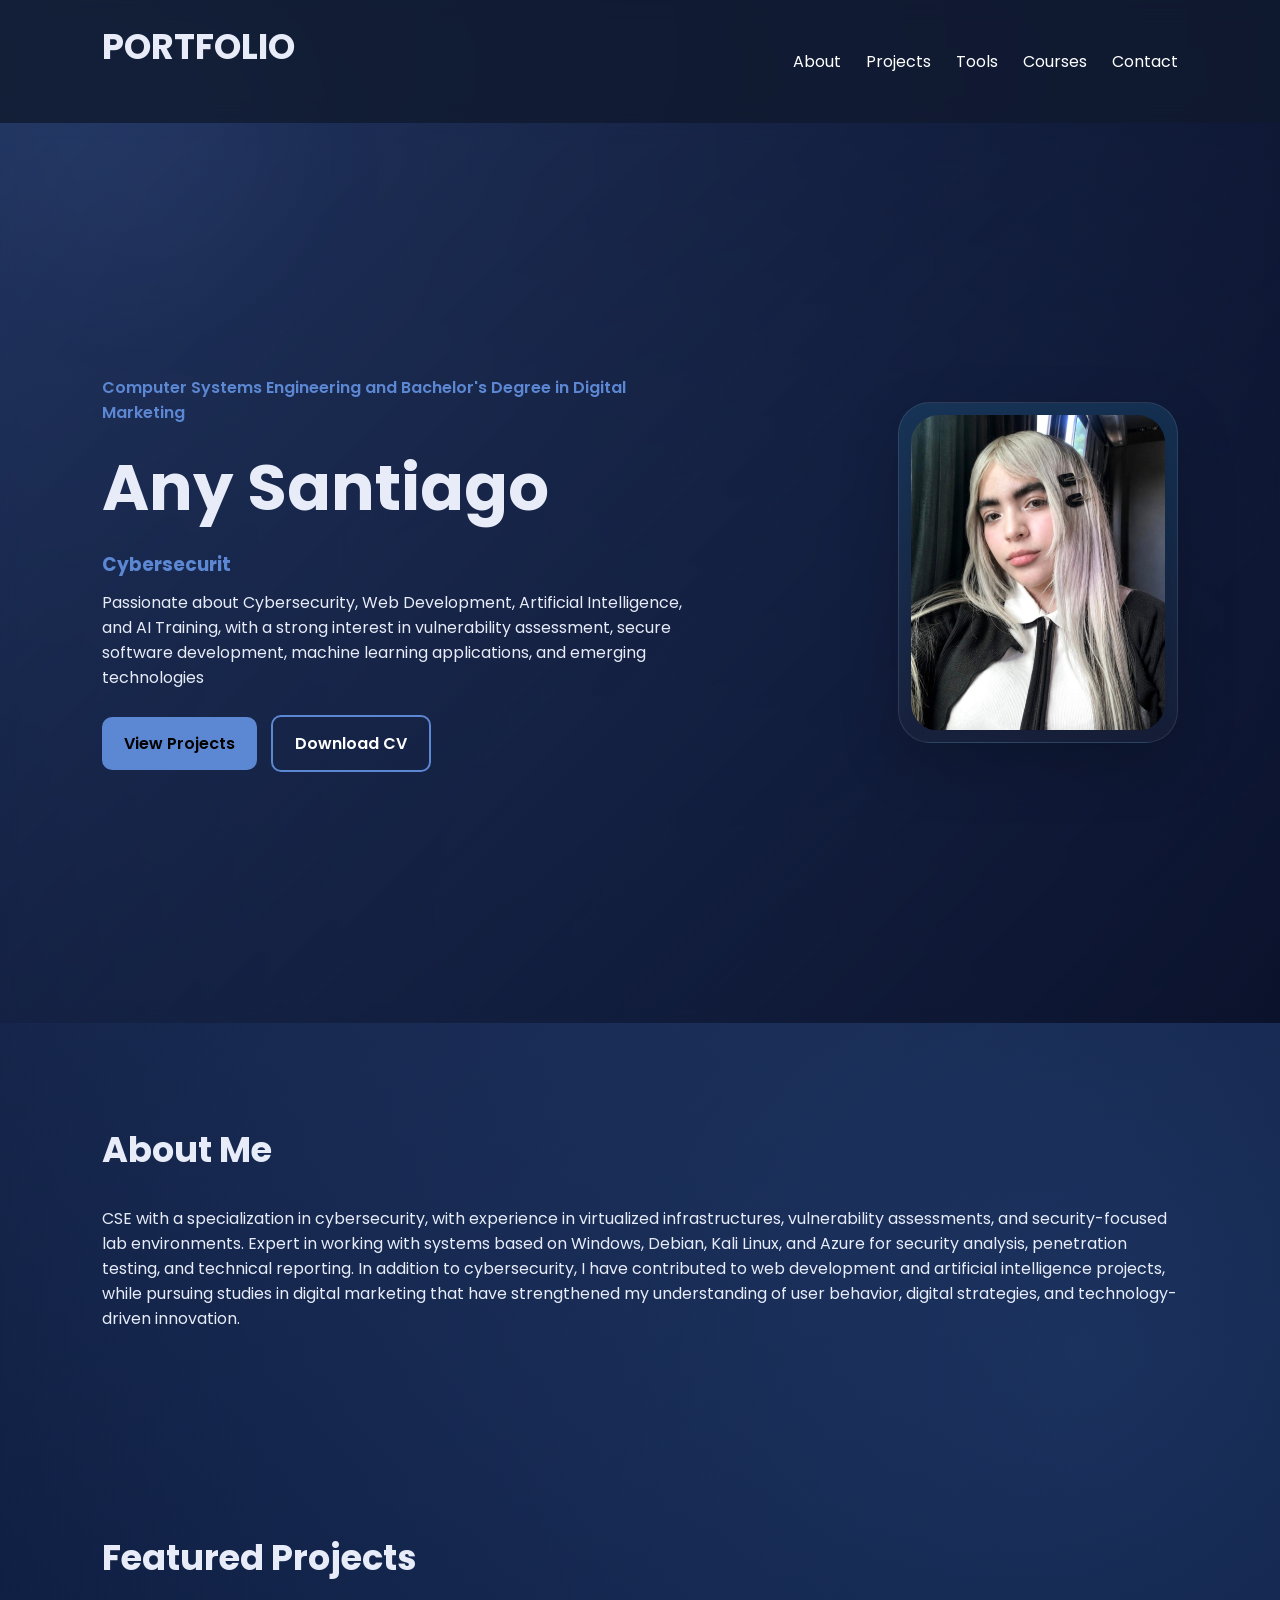
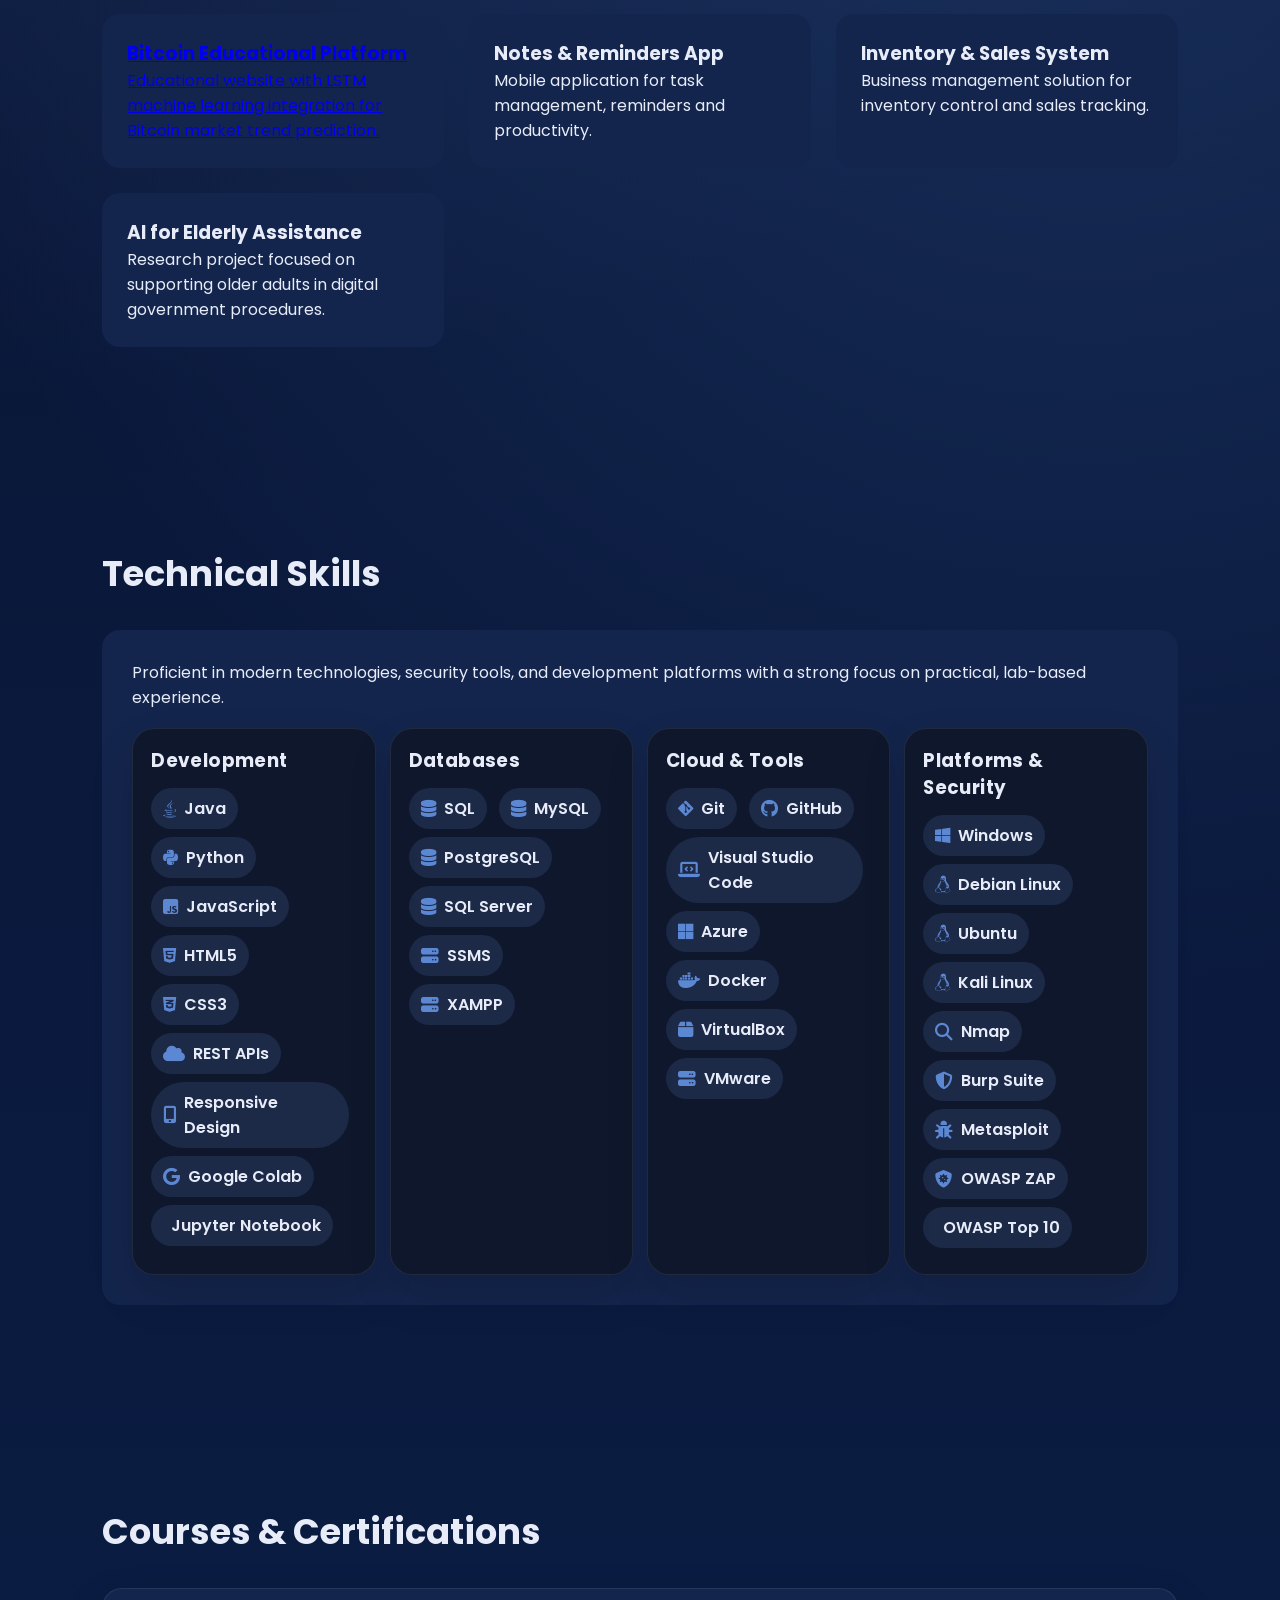
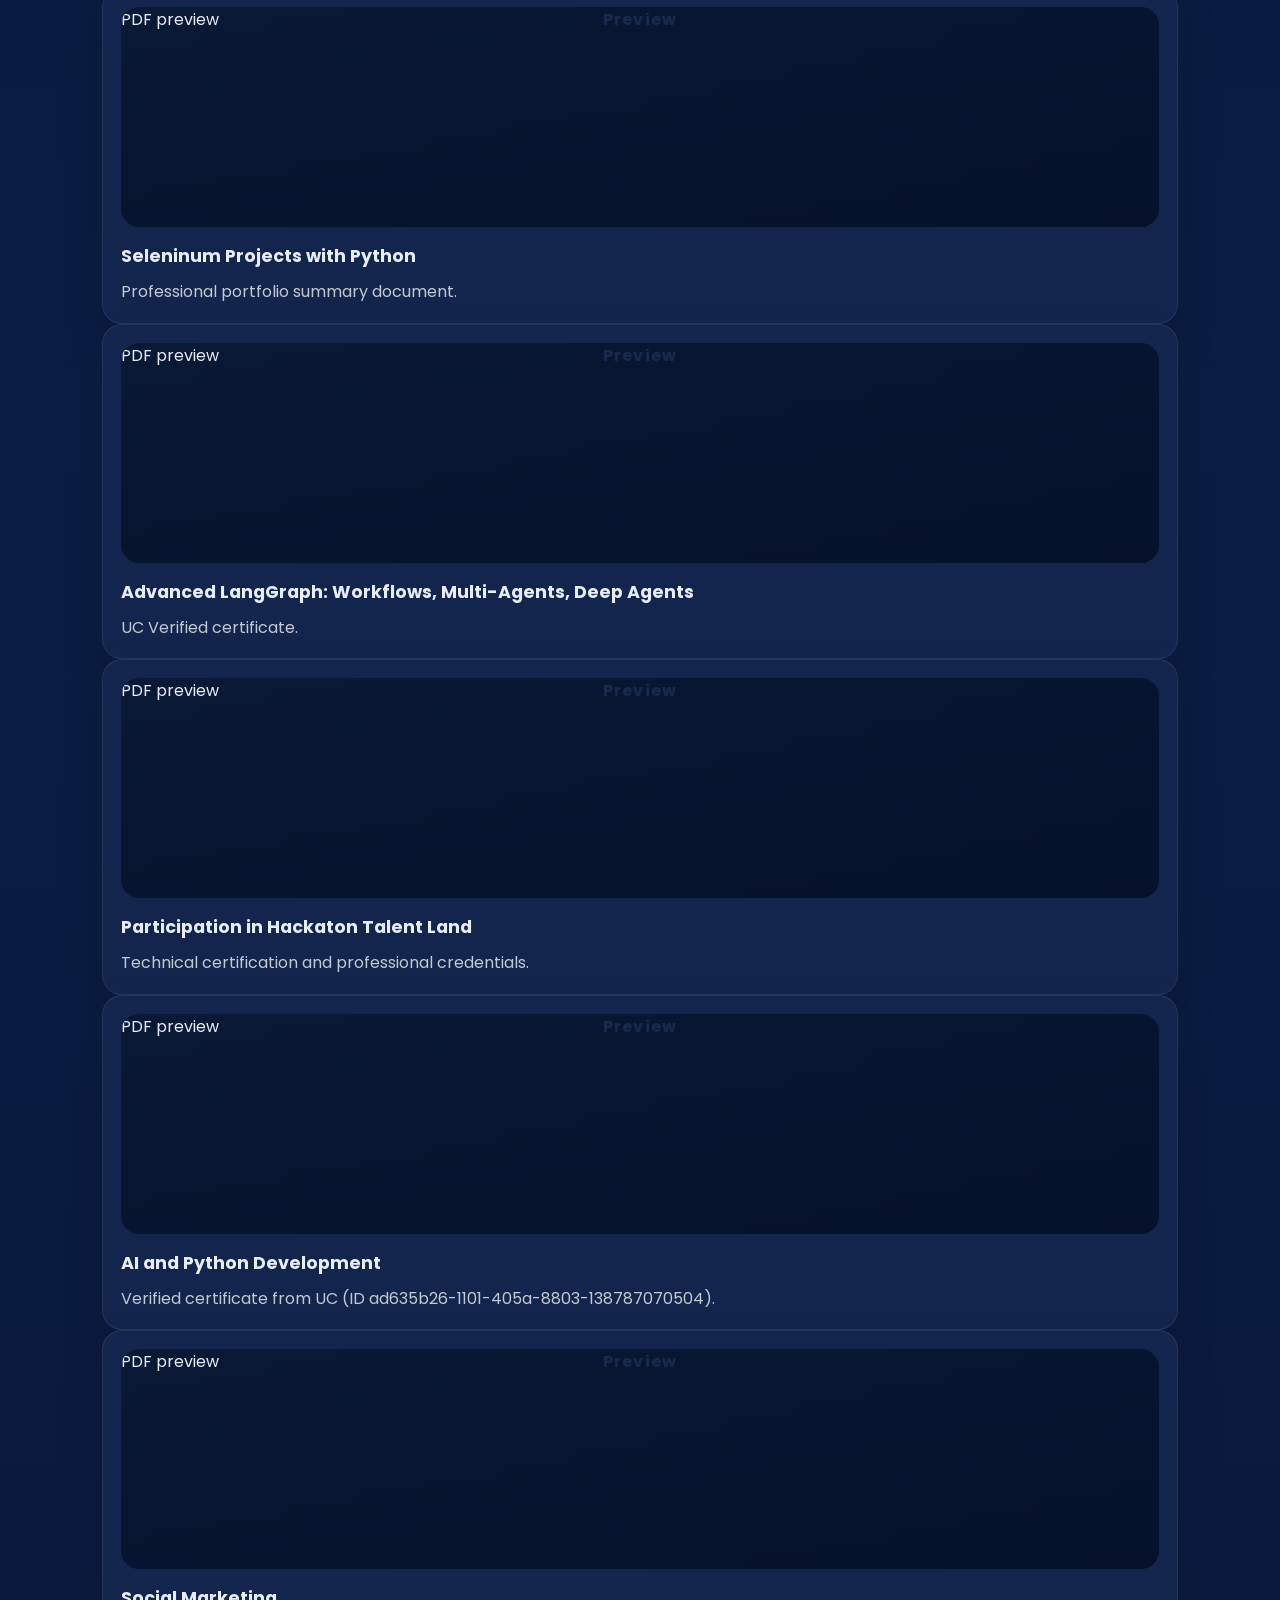
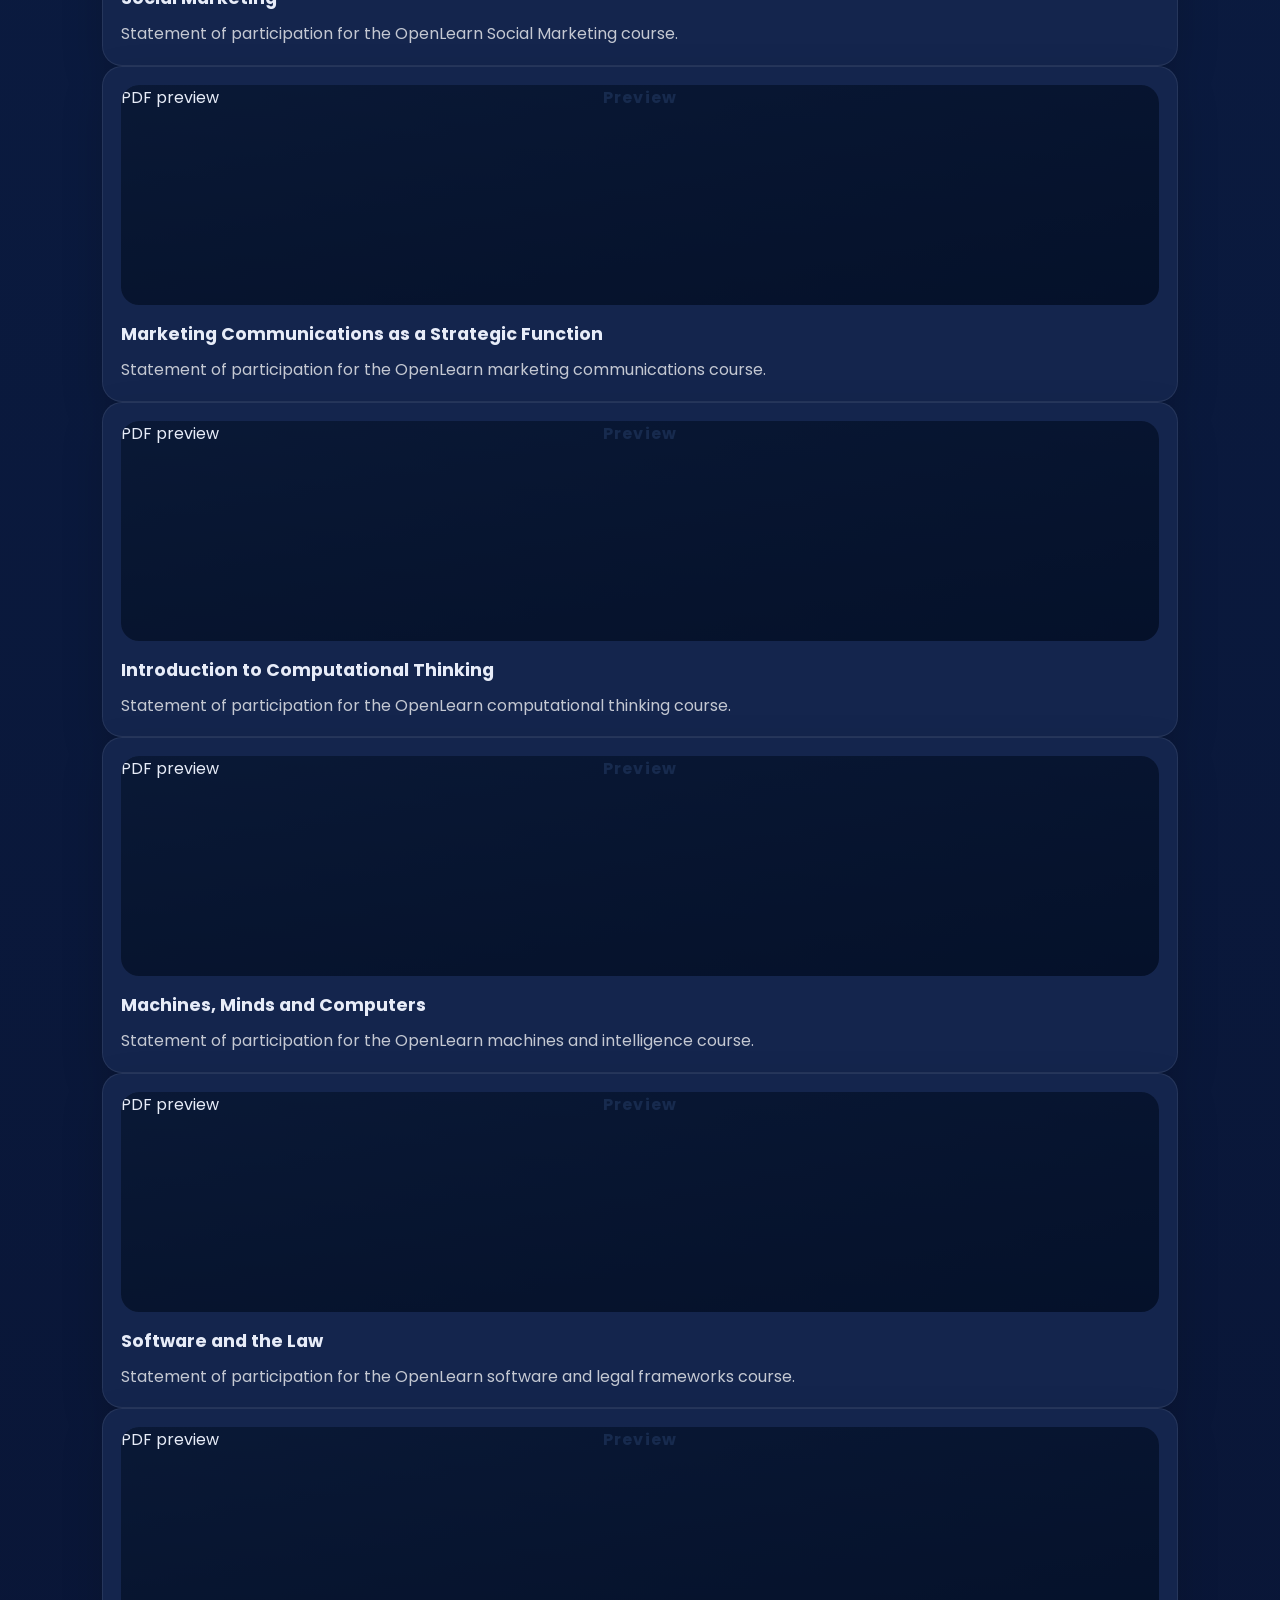
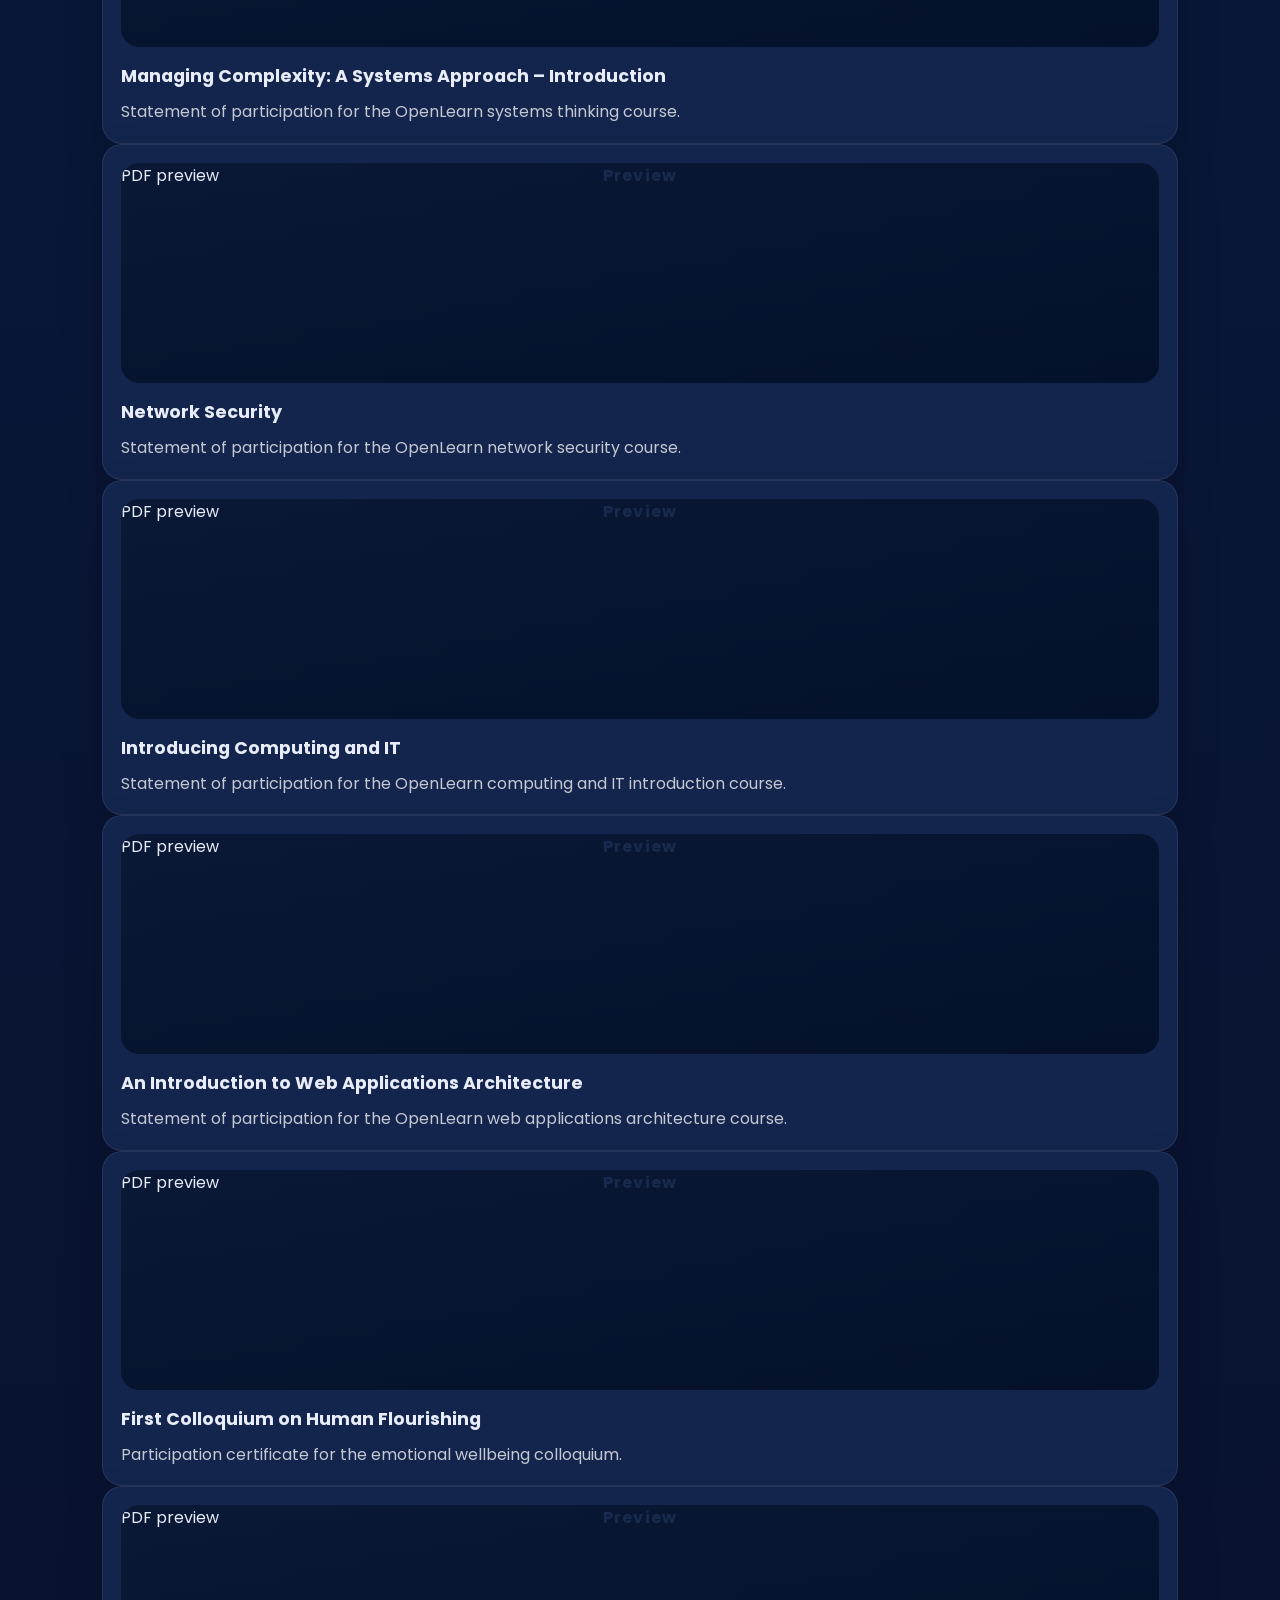
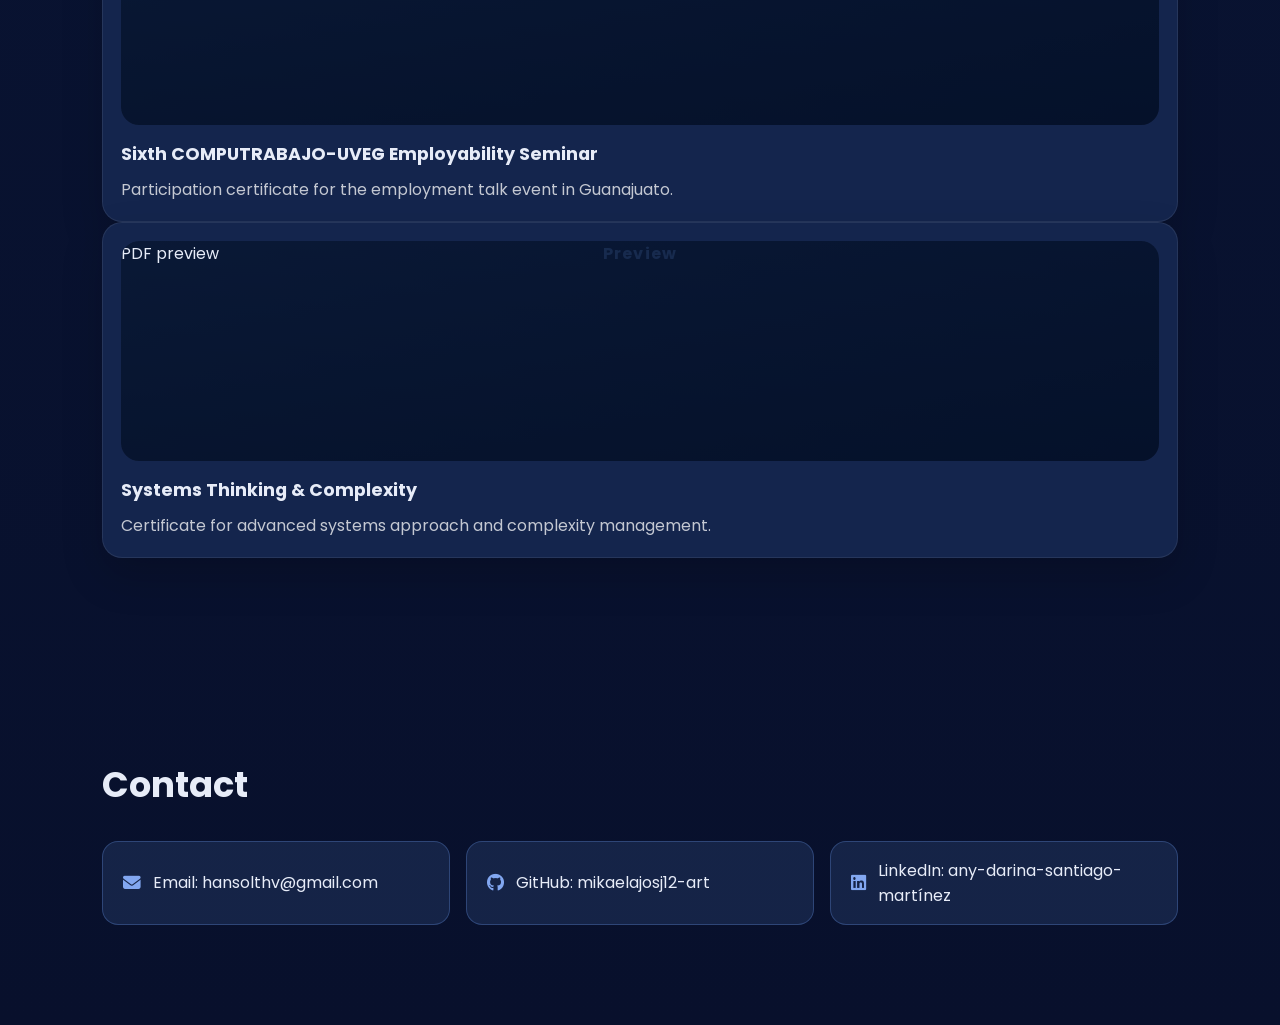
==== index.html @ 6f748267 "Update index.html" ====
<!DOCTYPE html>
<html lang="en">
<head>
<meta charset="UTF-8">
<meta name="viewport" content="width=device-width, initial-scale=1.0">
<title>Any Darina Santiago | Portfolio</title>
<link rel="stylesheet" href="files/advanced_styles.css">
<link rel="preconnect" href="https://fonts.googleapis.com">
<link href="https://fonts.googleapis.com/css2?family=Poppins:wght@300;400;600;700&display=swap" rel="stylesheet">
<link rel="stylesheet" href="https://cdnjs.cloudflare.com/ajax/libs/font-awesome/6.4.0/css/all.min.css">
</head>
<body>

<div class="cursor-glow"></div>

<header>
<nav>
<h2>PORTFOLIO</h2>
<ul>
<li><a href="#about">About</a></li>
<li><a href="#projects">Projects</a></li>
<li><a href="#tools">Tools</a></li>
<li><a href="#courses">Courses</a></li>
<li><a href="#contact">Contact</a></li>
</ul>
</nav>
</header>

<section class="hero">
<div class="hero-text">
<p class="tag">Computer Systems Engineering and Bachelor's Degree in Digital Marketing</p>
<h1>Any Santiago </h1>
<h3 id="typing"></h3>

<p>
Passionate about Cybersecurity, Web Development, Artificial Intelligence, and AI Training, with a strong interest in vulnerability assessment, secure software development, machine learning applications, and emerging technologies
</p>

<div class="buttons">
<a href="#projects" class="btn">View Projects</a>
<a href="CV/Any_Santiago_CV.pdf" class="btn secondary">Download CV</a>
</div>
</div>

<div class="hero-image">
<div class="hero-image-frame">
<img src="CV/profile.jpeg" alt="Profile">
</div>
</div>
</section>

<section id="about" class="reveal">
<h2>About Me</h2>
<p>
CSE with a specialization in cybersecurity, with experience in virtualized infrastructures, vulnerability assessments, and security-focused lab environments. Expert in working with systems based on 
Windows, Debian, Kali Linux, and Azure for security analysis, penetration testing, and technical reporting. In addition to cybersecurity, I have contributed to web development and artificial intelligence projects, while pursuing studies in digital marketing that have strengthened my understanding of user behavior, digital strategies, and technology-driven innovation.
</p>
</section>

<section id="projects" class="reveal">
<h2>Featured Projects</h2>

<div class="grid">

<a href="https://bitcoin.klautex.com/" target="_blank" rel="noopener noreferrer" class="project-link"><div class="card">
<h3>Bitcoin Educational Platform</h3>
<p>Educational website with LSTM machine learning integration for Bitcoin market trend prediction.</p>
</div></a>

<div class="card">
<h3>Notes & Reminders App</h3>
<p>Mobile application for task management, reminders and productivity.</p>
</div>

<div class="card">
<h3>Inventory & Sales System</h3>
<p>Business management solution for inventory control and sales tracking.</p>
</div>

<div class="card">
<h3>AI for Elderly Assistance</h3>
<p>Research project focused on supporting older adults in digital government procedures.</p>
</div>

</div>
</section>

<section id="tools" class="reveal">
<h2>Technical Skills</h2>

<div class="cyber-box">
<p>
Proficient in modern technologies, security tools, and development platforms with a strong focus on practical, lab-based experience.
</p>

<div class="skills-grid">
<div class="skill-card">
<h3>Development</h3>
<div class="skill-pill"><i class="fab fa-java"></i>Java</div>
<div class="skill-pill"><i class="fab fa-python"></i>Python</div>
<div class="skill-pill"><i class="fab fa-js-square"></i>JavaScript</div>
<div class="skill-pill"><i class="fab fa-html5"></i>HTML5</div>
<div class="skill-pill"><i class="fab fa-css3-alt"></i>CSS3</div>
<div class="skill-pill"><i class="fas fa-cloud"></i>REST APIs</div>
<div class="skill-pill"><i class="fas fa-mobile-alt"></i>Responsive Design</div>
<div class="skill-pill"><i class="fab fa-google"></i>Google Colab</div>
<div class="skill-pill"><i class="fab fa-jupyter"></i>Jupyter Notebook</div>
</div>
<div class="skill-card">
<h3>Databases</h3>
<div class="skill-pill"><i class="fas fa-database"></i>SQL</div>
<div class="skill-pill"><i class="fas fa-database"></i>MySQL</div>
<div class="skill-pill"><i class="fas fa-database"></i>PostgreSQL</div>
<div class="skill-pill"><i class="fas fa-database"></i>SQL Server</div>
<div class="skill-pill"><i class="fas fa-server"></i>SSMS</div>
<div class="skill-pill"><i class="fas fa-server"></i>XAMPP</div>
</div>
<div class="skill-card">
<h3>Cloud & Tools</h3>
<div class="skill-pill"><i class="fab fa-git-alt"></i>Git</div>
<div class="skill-pill"><i class="fab fa-github"></i>GitHub</div>
<div class="skill-pill"><i class="fas fa-laptop-code"></i>Visual Studio Code</div>
<div class="skill-pill"><i class="fab fa-microsoft"></i>Azure</div>
<div class="skill-pill"><i class="fab fa-docker"></i>Docker</div>
<div class="skill-pill"><i class="fas fa-box"></i>VirtualBox</div>
<div class="skill-pill"><i class="fas fa-server"></i>VMware</div>
</div>
<div class="skill-card">
<h3>Platforms & Security</h3>
<div class="skill-pill"><i class="fab fa-windows"></i>Windows</div>
<div class="skill-pill"><i class="fab fa-linux"></i>Debian Linux</div>
<div class="skill-pill"><i class="fab fa-linux"></i>Ubuntu</div>
<div class="skill-pill"><i class="fab fa-linux"></i>Kali Linux</div>
<div class="skill-pill"><i class="fas fa-search"></i>Nmap</div>
<div class="skill-pill"><i class="fas fa-shield-alt"></i>Burp Suite</div>
<div class="skill-pill"><i class="fas fa-bug"></i>Metasploit</div>
<div class="skill-pill"><i class="fas fa-shield-virus"></i>OWASP ZAP</div>
<div class="skill-pill"><i class="fas fa-shield-check"></i>OWASP Top 10</div>
</div>
</div>
</div>
</section>

<section id="courses" class="reveal">
<h2>Courses & Certifications</h2>
<div class="courses-grid">
<div class="course-card">
<div class="course-preview-wrap">
<div class="course-preview"><span>Preview</span></div>
<div class="course-preview-overlay">
<object data="Courses_Certifications/Any Darina Santiago Martínez.pdf#toolbar=0" type="application/pdf" class="preview-file">PDF preview</object>
</div>
</div>
<h3>Seleninum Projects with Python</h3>
<p>Professional portfolio summary document.</p>
</div>
<div class="course-card">
<div class="course-preview-wrap">
<div class="course-preview"><span>Preview</span></div>
<div class="course-preview-overlay">
<object data="Courses_Certifications/Any Darina Santiago Martínez.pdf#toolbar=0" type="application/pdf" class="preview-file">PDF preview</object>
</div>
</div>
<h3>Advanced LangGraph: Workflows, Multi-Agents, Deep Agents</h3>
<p>UC Verified certificate.</p>
</div>
<div class="course-card">
<div class="course-preview-wrap">
<div class="course-preview"><span>Preview</span></div>
<div class="course-preview-overlay">
<object data="Courses_Certifications/agents.pdf#toolbar=0" type="application/pdf" class="preview-file">PDF preview</object>
</div>
</div>
<h3>Participation in Hackaton Talent Land</h3>
<p>Technical certification and professional credentials.</p>
</div>
<div class="course-card">
<div class="course-preview-wrap">
<div class="course-preview"><span>Preview</span></div>
<div class="course-preview-overlay">
<object data="Courses_Certifications/certificado.pdf#toolbar=0" type="application/pdf" class="preview-file">PDF preview</object>
</div>
</div>
<h3>AI and Python Development</h3>
<p>Verified certificate from UC (ID ad635b26-1101-405a-8803-138787070504).</p>
</div>
<div class="course-card">
<div class="course-preview-wrap">
<div class="course-preview"><span>Preview</span></div>
<div class="course-preview-overlay">
<object data="Courses_Certifications/B324_1_statement.pdf#toolbar=0" type="application/pdf" class="preview-file">PDF preview</object>
</div>
</div>
<h3>Social Marketing</h3>
<p>Statement of participation for the OpenLearn Social Marketing course.</p>
</div>
<div class="course-card">
<div class="course-preview-wrap">
<div class="course-preview"><span>Preview</span></div>
<div class="course-preview-overlay">
<object data="Courses_Certifications/B825_1_statement.pdf#toolbar=0" type="application/pdf" class="preview-file">PDF preview</object>
</div>
</div>
<h3>Marketing Communications as a Strategic Function</h3>
<p>Statement of participation for the OpenLearn marketing communications course.</p>
</div>
<div class="course-card">
<div class="course-preview-wrap">
<div class="course-preview"><span>Preview</span></div>
<div class="course-preview-overlay">
<object data="Courses_Certifications/M269_1_statement.pdf#toolbar=0" type="application/pdf" class="preview-file">PDF preview</object>
</div>
</div>
<h3>Introduction to Computational Thinking</h3>
<p>Statement of participation for the OpenLearn computational thinking course.</p>
</div>
<div class="course-card">
<div class="course-preview-wrap">
<div class="course-preview"><span>Preview</span></div>
<div class="course-preview-overlay">
<object data="Courses_Certifications/M366_1_statement.pdf#toolbar=0" type="application/pdf" class="preview-file">PDF preview</object>
</div>
</div>
<h3>Machines, Minds and Computers</h3>
<p>Statement of participation for the OpenLearn machines and intelligence course.</p>
</div>
<div class="course-card">
<div class="course-preview-wrap">
<div class="course-preview"><span>Preview</span></div>
<div class="course-preview-overlay">
<object data="Courses_Certifications/M814_1_statement.pdf#toolbar=0" type="application/pdf" class="preview-file">PDF preview</object>
</div>
</div>
<h3>Software and the Law</h3>
<p>Statement of participation for the OpenLearn software and legal frameworks course.</p>
</div>
<div class="course-card">
<div class="course-preview-wrap">
<div class="course-preview"><span>Preview</span></div>
<div class="course-preview-overlay">
<object data="Courses_Certifications/T306_2_statement.pdf#toolbar=0" type="application/pdf" class="preview-file">PDF preview</object>
</div>
</div>
<h3>Managing Complexity: A Systems Approach – Introduction</h3>
<p>Statement of participation for the OpenLearn systems thinking course.</p>
</div>
<div class="course-card">
<div class="course-preview-wrap">
<div class="course-preview"><span>Preview</span></div>
<div class="course-preview-overlay">
<object data="Courses_Certifications/T823_1_statement.pdf#toolbar=0" type="application/pdf" class="preview-file">PDF preview</object>
</div>
</div>
<h3>Network Security</h3>
<p>Statement of participation for the OpenLearn network security course.</p>
</div>
<div class="course-card">
<div class="course-preview-wrap">
<div class="course-preview"><span>Preview</span></div>
<div class="course-preview-overlay">
<object data="Courses_Certifications/TM112_1_statement.pdf#toolbar=0" type="application/pdf" class="preview-file">PDF preview</object>
</div>
</div>
<h3>Introducing Computing and IT</h3>
<p>Statement of participation for the OpenLearn computing and IT introduction course.</p>
</div>
<div class="course-card">
<div class="course-preview-wrap">
<div class="course-preview"><span>Preview</span></div>
<div class="course-preview-overlay">
<object data="Courses_Certifications/TT284_1_statement.pdf#toolbar=0" type="application/pdf" class="preview-file">PDF preview</object>
</div>
</div>
<h3>An Introduction to Web Applications Architecture</h3>
<p>Statement of participation for the OpenLearn web applications architecture course.</p>
</div>
<div class="course-card">
<div class="course-preview-wrap">
<div class="course-preview"><span>Preview</span></div>
<div class="course-preview-overlay">
<object data="Courses_Certifications/Primer_Coloquio_sobre_Florecimiento_Humano__El_bienestar_emocional_en_la_sociedad_moderna..pdf#toolbar=0" type="application/pdf" class="preview-file">PDF preview</object>
</div>
</div>
<h3>First Colloquium on Human Flourishing</h3>
<p>Participation certificate for the emotional wellbeing colloquium.</p>
</div>
<div class="course-card">
<div class="course-preview-wrap">
<div class="course-preview"><span>Preview</span></div>
<div class="course-preview-overlay">
<object data="Courses_Certifications/SEXTA_CHARLA_DE_EMPLEABILIDAD_COMPUTRABAJO-UVEG__br__br__Purísima_del_Rincón,_Guanajuato__25_de_Noviembre_de_2025.pdf#toolbar=0" type="application/pdf" class="preview-file">PDF preview</object>
</div>
</div>
<h3>Sixth COMPUTRABAJO-UVEG Employability Seminar</h3>
<p>Participation certificate for the employment talk event in Guanajuato.</p>
</div>
<div class="course-card">
<div class="course-preview-wrap">
<div class="course-preview"><span>Preview</span></div>
<div class="course-preview-overlay">
<object data="Courses_Certifications/T306_2_statement.pdf#toolbar=0" type="application/pdf" class="preview-file">PDF preview</object>
</div>
</div>
<h3>Systems Thinking & Complexity</h3>
<p>Certificate for advanced systems approach and complexity management.</p>
</div>
</div>
</section>

<section id="contact" class="reveal">
<h2>Contact</h2>
<div class="contact-grid">
<a href="mailto:hansolthv@gmail.com" class="contact-link"><i class="fas fa-envelope"></i>Email: hansolthv@gmail.com</a>
<a href="https://github.com/mikaelajosj12-art" class="contact-link" target="_blank" rel="noopener noreferrer"><i class="fab fa-github"></i>GitHub: mikaelajosj12-art</a>
<a href="https://www.linkedin.com/in/any-darina-santiago-mart%C3%ADnez-2441b3369/" class="contact-link" target="_blank" rel="noopener noreferrer"><i class="fab fa-linkedin"></i>LinkedIn: any-darina-santiago-martínez</a>
</div>
</section>

<script src="files/advanced_script.js"></script>
</body>
</html>
---- files/advanced_styles.css ----
:root{
--bg:#08102c;
--bg-alt:#101f46;
--card:#14254d;
--card-soft:#1f376b;
--text:#e7ecf8;
--text-muted:#abb7d7;
--accent:#5c87d2;
--accent-2:#82a7f1;
--border:#2a406f;
}

*{margin:0;padding:0;box-sizing:border-box}

html{scroll-behavior:smooth}

body{
font-family:'Poppins',sans-serif;
background:
  radial-gradient(circle at top left, rgba(92,135,210,0.28), transparent 22%),
  radial-gradient(circle at 85% 15%, rgba(94,163,255,0.18), transparent 16%),
  linear-gradient(180deg, #08102c 0%, #0b1d44 40%, #08102c 100%);
color:var(--text);
overflow-x:hidden;
min-height:100vh;
}

.cursor-glow{
position:fixed;
width:300px;
height:300px;
background:radial-gradient(circle,var(--accent),transparent 70%);
filter:blur(80px);
opacity:.15;
pointer-events:none;
}


header{
position:sticky;
top:0;
backdrop-filter:blur(10px);
background:rgba(15,23,42,.7);
z-index:1000;
}

nav{
display:flex;
justify-content:space-between;
align-items:center;
padding:20px 8%;
}

nav ul{
display:flex;
gap:25px;
list-style:none;
}

nav a{
color:white;
text-decoration:none;
}

#themeBtn{
padding:10px;
cursor:pointer;
border:none;
border-radius:8px;
}

.contact-grid{
display:grid;
grid-template-columns:repeat(auto-fit, minmax(240px, 1fr));
gap:16px;
margin-top:20px;
}

.contact-link{
display:inline-flex;
align-items:center;
gap:12px;
padding:16px 20px;
background:rgba(92,135,210,0.16);
border:1px solid rgba(92,135,210,0.35);
color:var(--text);
border-radius:16px;
text-decoration:none;
transition:transform .2s, background .2s, border-color .2s;
}

.contact-link:hover{
transform:translateY(-3px);
background:rgba(92,135,210,0.28);
border-color:rgba(92,135,210,0.65);
}

.contact-link i{
font-size:1.1rem;
color:var(--accent-2);
}

.hero{
min-height:100vh;
display:flex;
align-items:center;
justify-content:space-between;
padding:0 8%;
gap:60px;
flex-wrap:wrap;
background:linear-gradient(135deg, rgba(92,135,210,0.08), rgba(10,16,40,0.9));
backdrop-filter:blur(8px);
}


.hero-text{
max-width:600px;
}

.hero h1{
font-size:4rem;
margin:15px 0;
}

.hero h3{
color:var(--accent);
height:40px;
}

.tag{
color:var(--accent);
font-weight:600;
}

.hero-image{
flex:0 0 280px;
max-width:280px;
}

.hero-image-frame{
background:linear-gradient(180deg, rgba(56,189,248,.15), rgba(255,255,255,.04));
border:1px solid rgba(255,255,255,.1);
border-radius:32px;
padding:12px;
box-shadow:0 22px 60px rgba(0,0,0,.2);
backdrop-filter:blur(10px);
}

.hero-image img{
width:100%;
height:auto;
border-radius:28px;
object-fit:cover;
display:block;
}

.buttons{
margin-top:25px;
}


.buttons{
margin-top:25px;
}

.btn{
display:inline-block;
padding:14px 22px;
background:var(--accent);
color:#000;
text-decoration:none;
border-radius:10px;
margin-right:10px;
font-weight:600;
}

.secondary{
background:transparent;
border:2px solid var(--accent);
color:white;
}

section{
padding:100px 8%;
}

h2{
margin-bottom:30px;
font-size:2.2rem;
}

.grid{
display:grid;
grid-template-columns:repeat(auto-fit,minmax(260px,1fr));
gap:25px;
}

.card{
background:var(--card);
padding:25px;
border-radius:18px;
transition:.3s;
}

.card:hover{
transform:translateY(-8px);
}

.cyber-box{
background:var(--card);
padding:30px;
border-radius:18px;
}

.skills-grid{
display:grid;
grid-template-columns:repeat(auto-fit, minmax(220px, 1fr));
gap:14px;
margin-top:18px;
}

.skill-card{
background:rgba(15,23,42,.9);
padding:18px;
border-radius:22px;
overflow:hidden;
box-shadow:0 20px 42px rgba(0,0,0,.16);
border:1px solid rgba(255,255,255,.08);
transition:transform .3s, border-color .3s, box-shadow .3s;
}

.skill-card:hover{
transform:translateY(-6px);
box-shadow:0 28px 60px rgba(0,0,0,.22);
}

.skill-card h3{
margin-bottom:14px;
font-size:1.15rem;
letter-spacing:0.02em;
}

.skill-pill{
display:inline-flex;
align-items:center;
gap:8px;
background:rgba(92,135,210,.16);
color:var(--text);
padding:8px 12px;
border-radius:999px;
font-weight:600;
margin:0 8px 8px 0;
transition:transform .2s, background .2s;
}

.skill-pill:hover{
transform:translateY(-2px);
background:rgba(92,135,210,.28);
}

.skill-pill i{
color:var(--accent);
font-size:1.1rem;
}

.skill-card:hover{
transform:translateY(-10px);
border-color:rgba(56,189,248,0.4);
}

.course-card{
background:var(--card);
border-radius:20px;
padding:18px;
border:1px solid rgba(255,255,255,.08);
box-shadow:0 18px 42px rgba(0,0,0,.17);
transition:transform .3s, border-color .3s;
}

.course-card:hover{
transform:translateY(-6px);
border-color:rgba(92,135,210,0.45);
}

.course-preview-wrap{
position:relative;
min-height:220px;
border-radius:18px;
background:linear-gradient(135deg, rgba(92,135,210,.2), rgba(15,23,42,.14));
overflow:hidden;
margin-bottom:16px;
}

.course-preview{
display:flex;
align-items:center;
justify-content:center;
letter-spacing:.08em;
font-weight:700;
color:var(--accent);
height:100%;
width:100%;
transition:opacity .3s ease;
}

.course-preview-overlay{
position:absolute;
top:0;
left:0;
width:100%;
height:100%;
background:rgba(1,12,35,0.75);
opacity:1;
visibility:visible;
transition:opacity .3s ease;
display:flex;
align-items:center;
justify-content:center;
}

.course-preview-wrap::before{
content:'';
position:absolute;
top:0;
left:0;
width:100%;
height:100%;
background:linear-gradient(180deg, rgba(92,135,210,.22), rgba(15,23,42,.96));
opacity:0.3;
}

.course-preview-img img{
width:100%;
height:100%;
object-fit:contain;
background:#000;
display:block;
}

.preview-file{
width:100%;
height:100%;
border:none;
}

.course-card h3{
margin-bottom:10px;
font-size:1.1rem;
}

.course-card p{
color:rgba(255,255,255,.75);
line-height:1.6;
}

.course-card p{
color:rgba(255,255,255,.75);
line-height:1.6;
}

.reveal{
opacity:0;
transform:translateY(40px);
transition:1s;
}

.reveal.active{
opacity:1;
transform:translateY(0);
}

.light{
--bg:#f5f7fb;
--card:#ffffff;
--text:#111111;
}

@media(max-width:768px){
.hero h1{font-size:2.5rem}
nav ul{display:none}
}
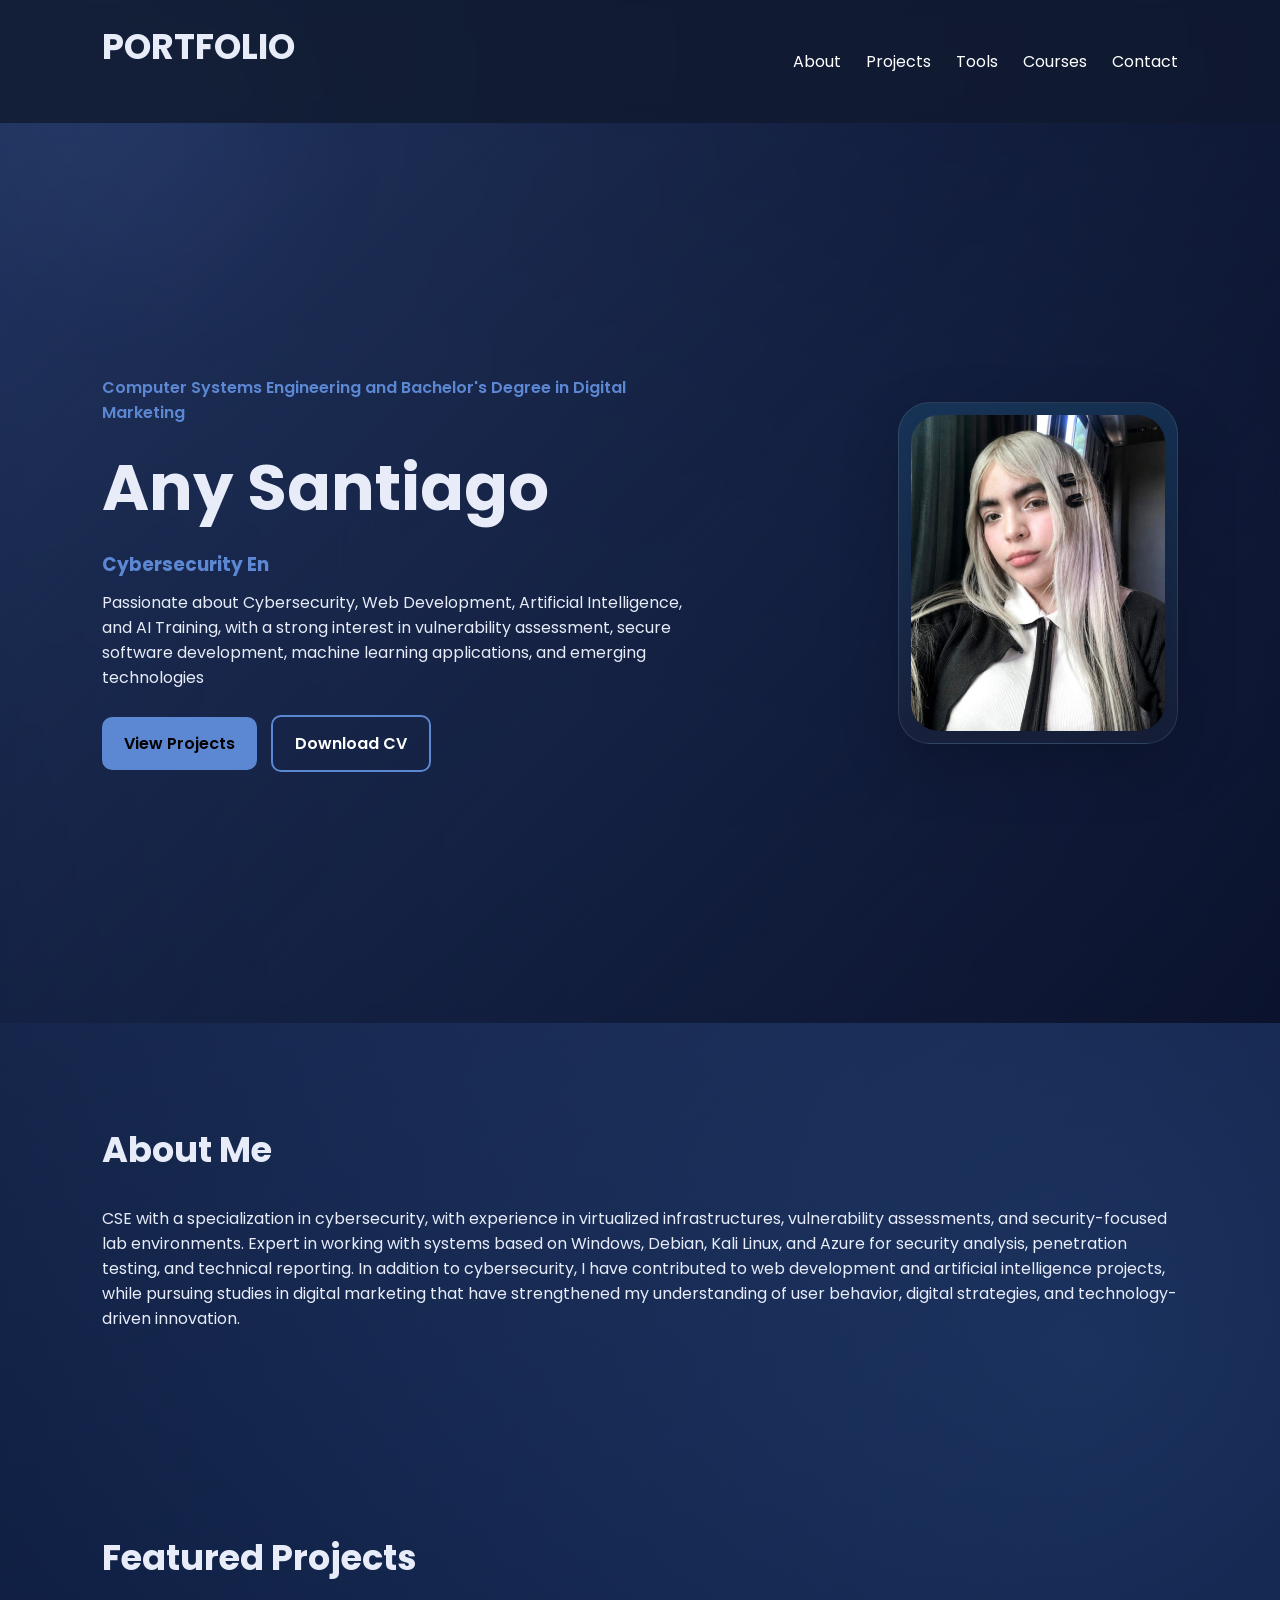
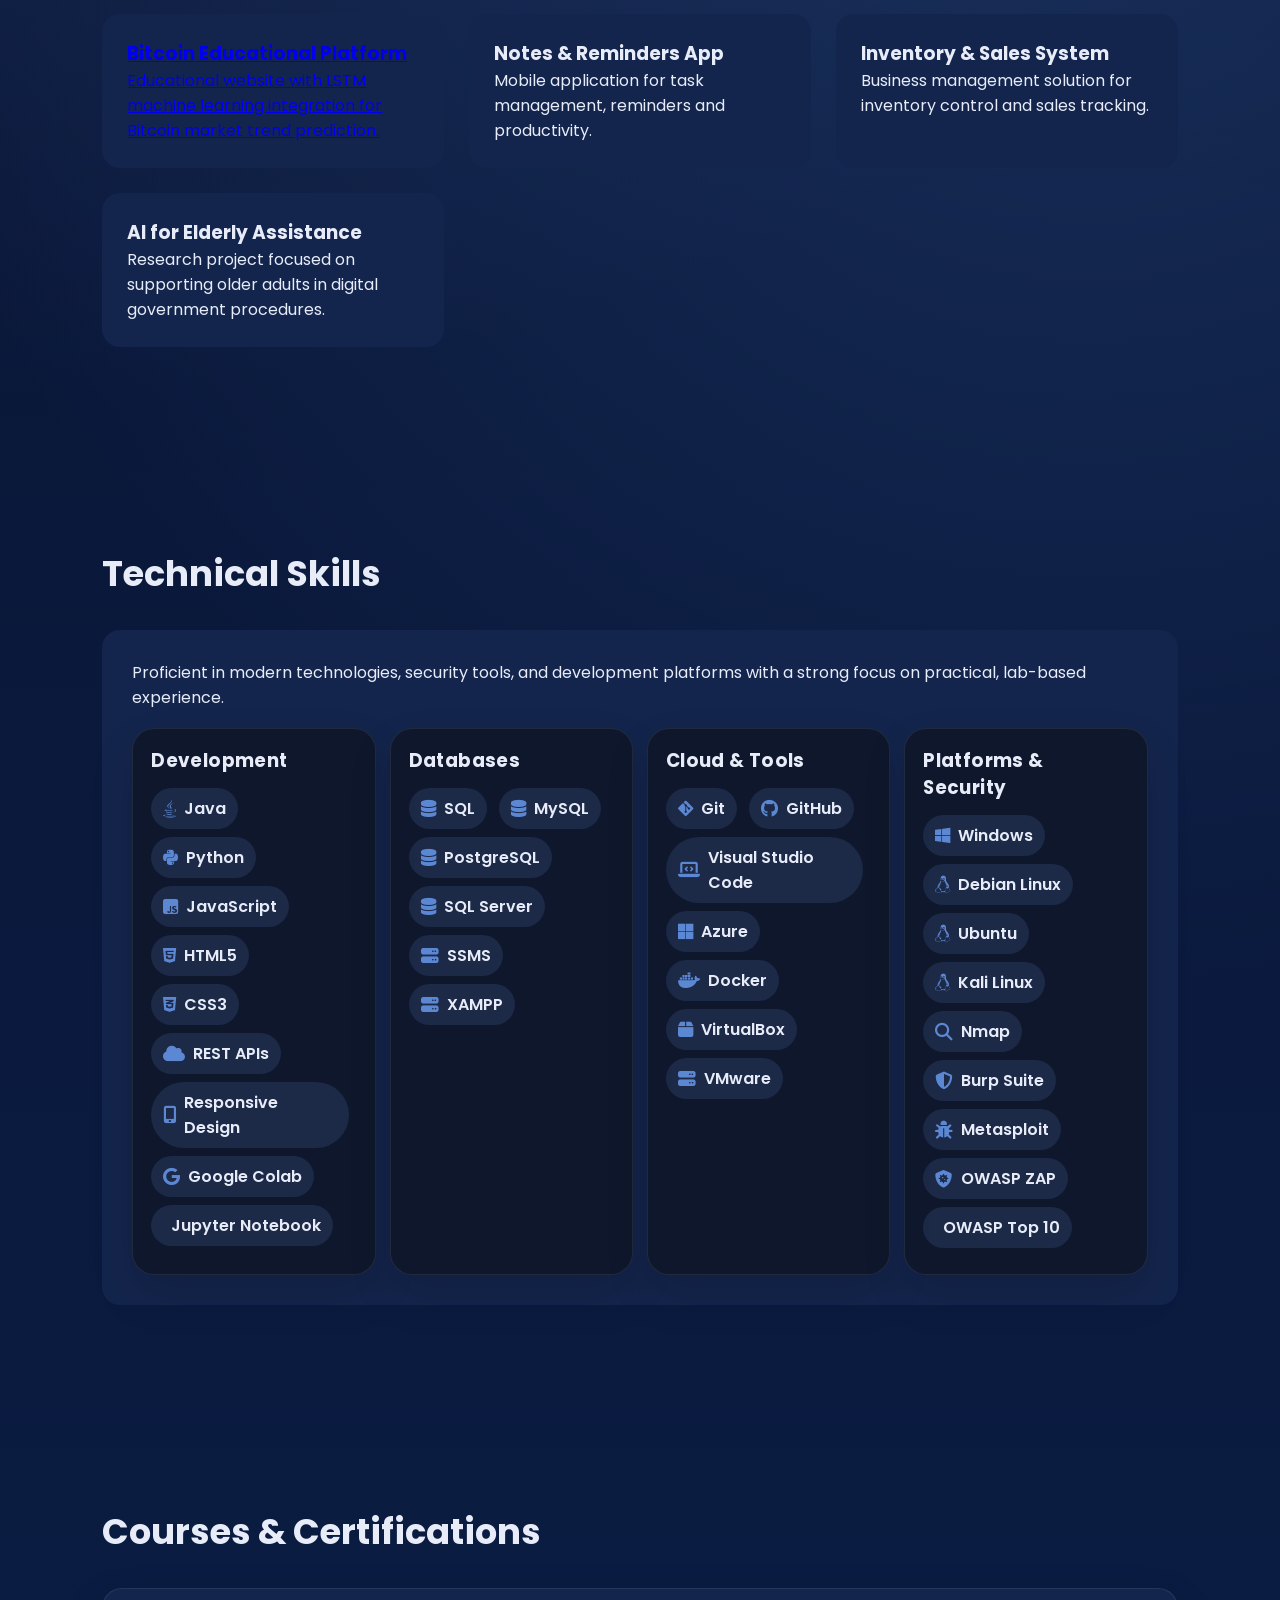
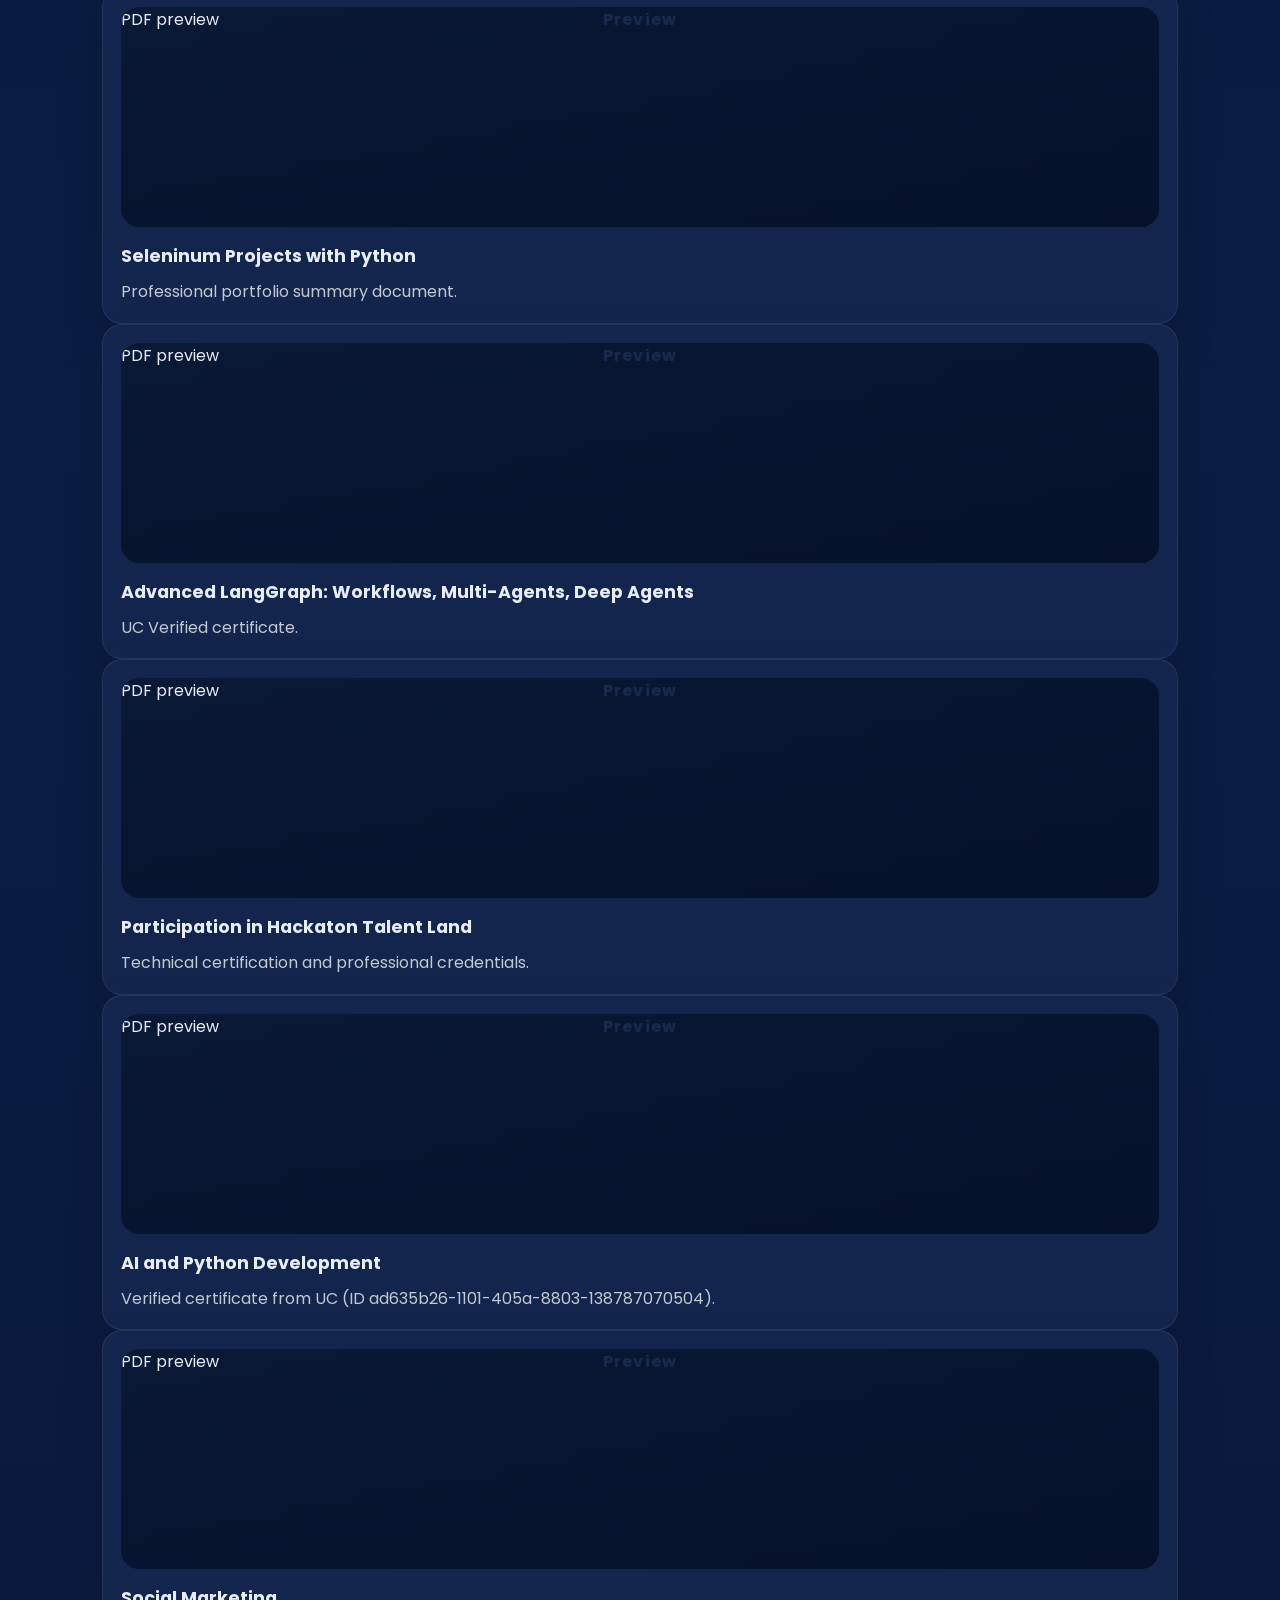
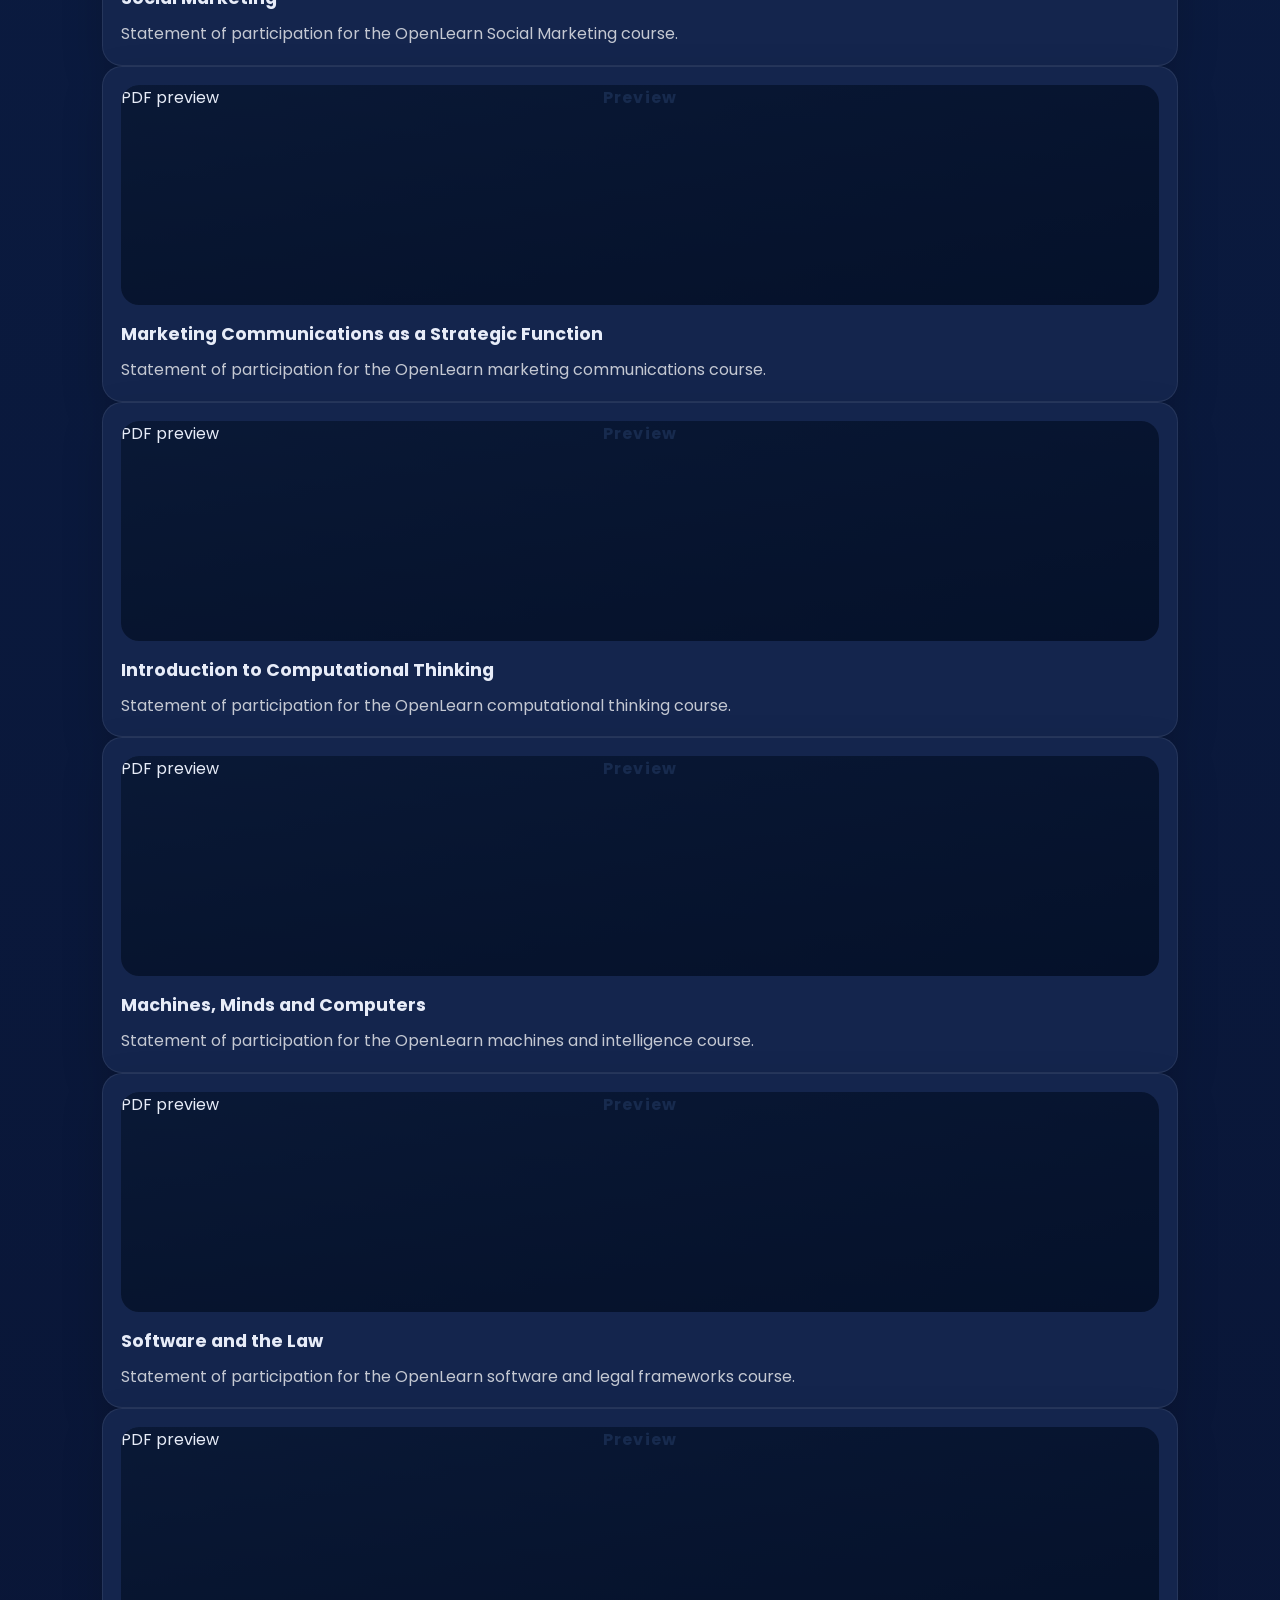
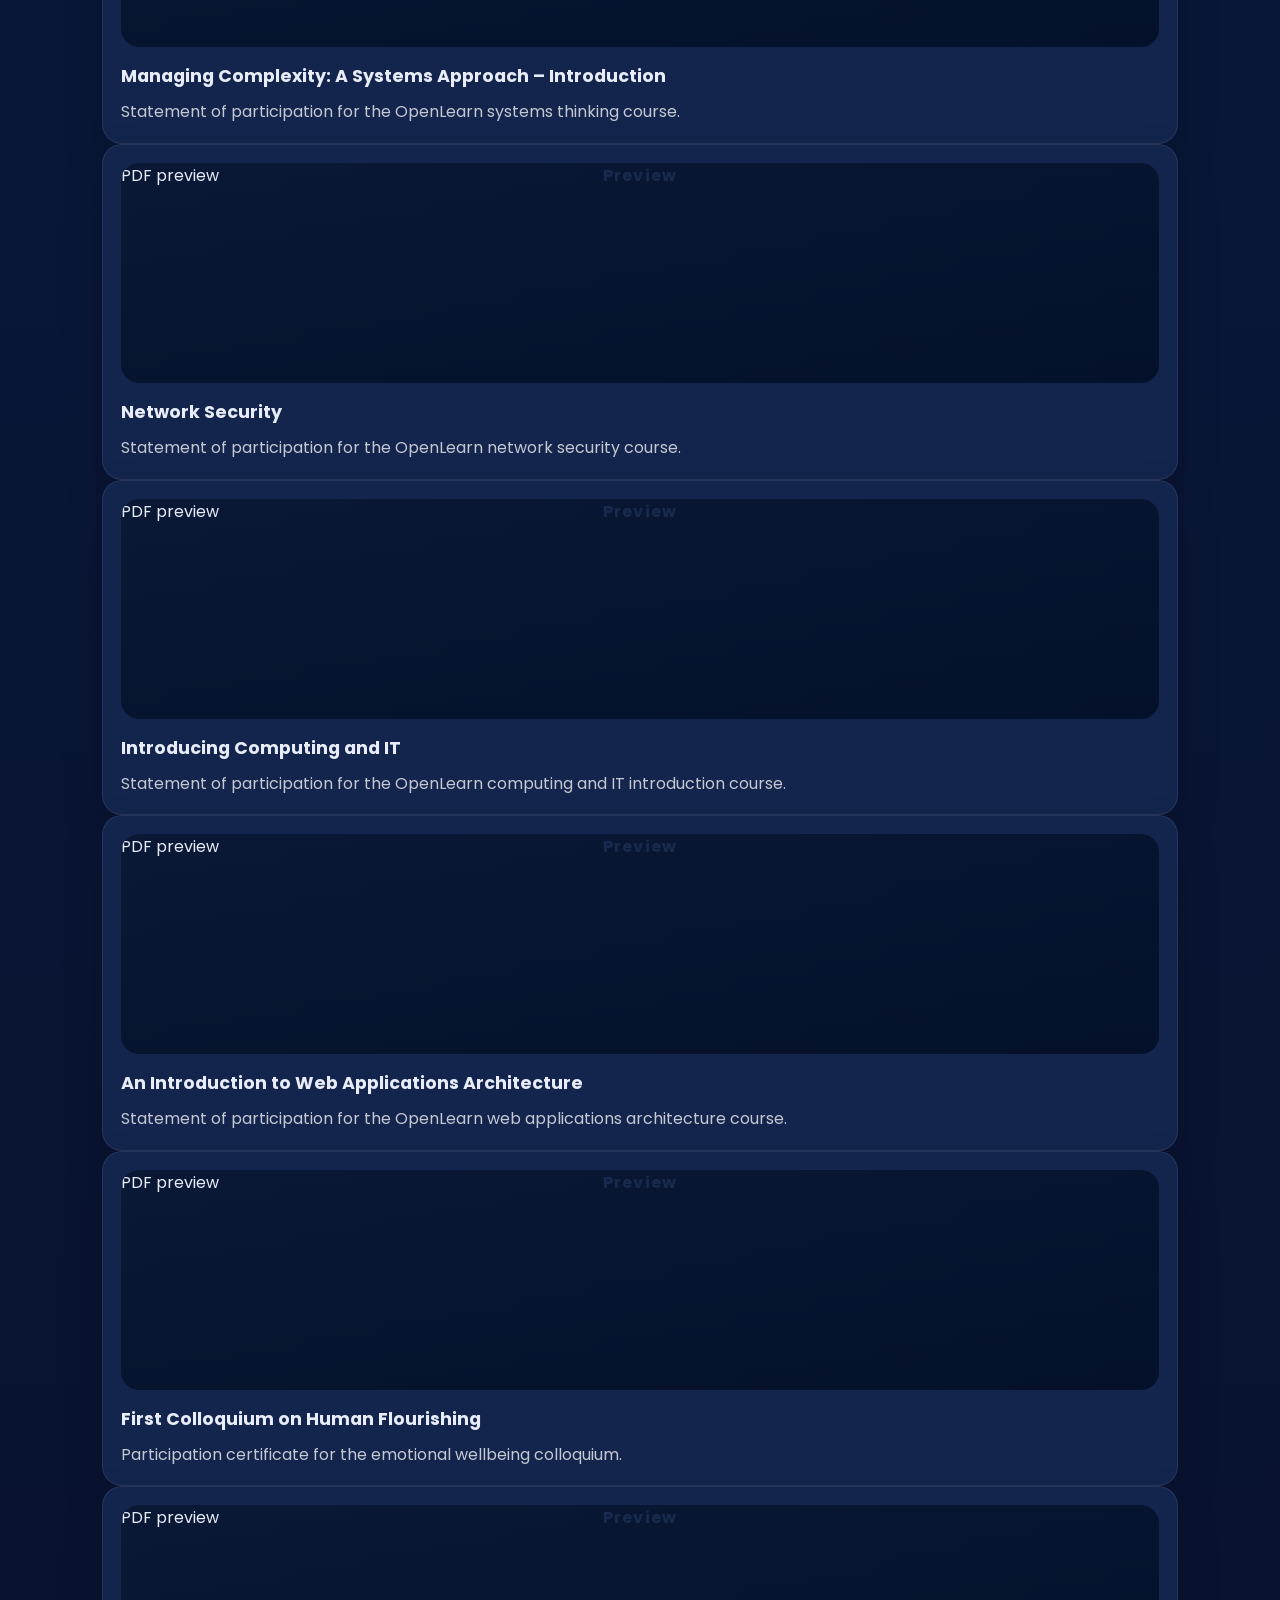
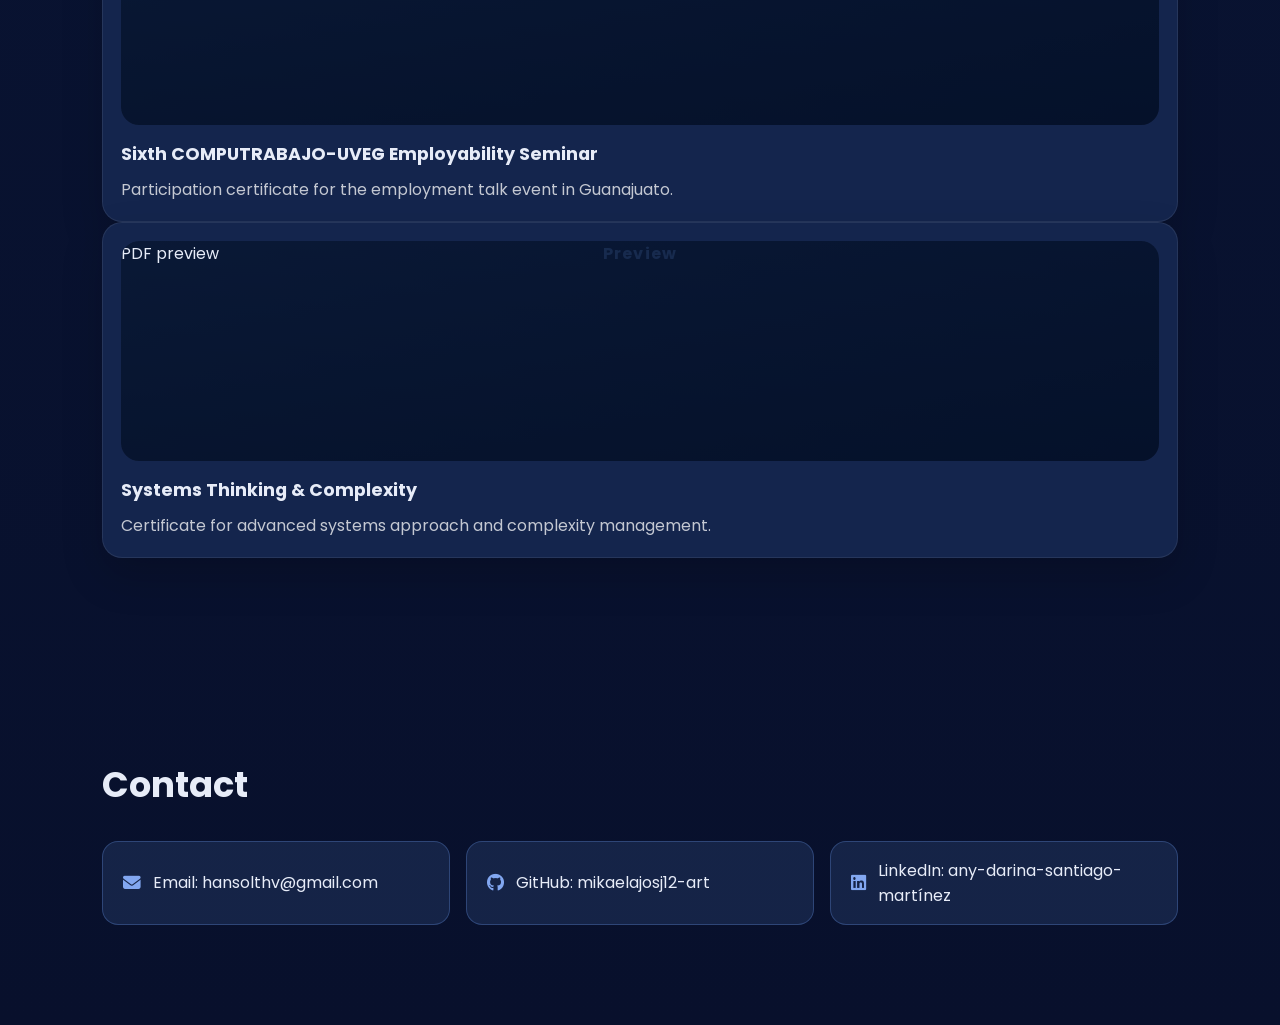
==== commit e6201abc: "Update index.html" ====
--- a/index.html
+++ b/index.html
@@ -158,7 +158,7 @@
 <div class="course-preview-wrap">
 <div class="course-preview"><span>Preview</span></div>
 <div class="course-preview-overlay">
-<object data="Courses_Certifications/Any Darina Santiago Martínez.pdf#toolbar=0" type="application/pdf" class="preview-file">PDF preview</object>
+<object data="Courses_Certifications/agents.pdf#toolbar=0" type="application/pdf" class="preview-file">PDF preview</object>
 </div>
 </div>
 <h3>Advanced LangGraph: Workflows, Multi-Agents, Deep Agents</h3>
@@ -168,7 +168,7 @@
 <div class="course-preview-wrap">
 <div class="course-preview"><span>Preview</span></div>
 <div class="course-preview-overlay">
-<object data="Courses_Certifications/agents.pdf#toolbar=0" type="application/pdf" class="preview-file">PDF preview</object>
+<object data="Courses_Certifications/certificado.pdf#toolbar=0" type="application/pdf" class="preview-file">PDF preview</object>
 </div>
 </div>
 <h3>Participation in Hackaton Talent Land</h3>
@@ -178,7 +178,7 @@
 <div class="course-preview-wrap">
 <div class="course-preview"><span>Preview</span></div>
 <div class="course-preview-overlay">
-<object data="Courses_Certifications/certificado.pdf#toolbar=0" type="application/pdf" class="preview-file">PDF preview</object>
+<object data="Courses_Certifications/UC-ad635b26-1101-405a-8803-138787070504.pdf#toolbar=0" type="application/pdf" class="preview-file">PDF preview</object>
 </div>
 </div>
 <h3>AI and Python Development</h3>
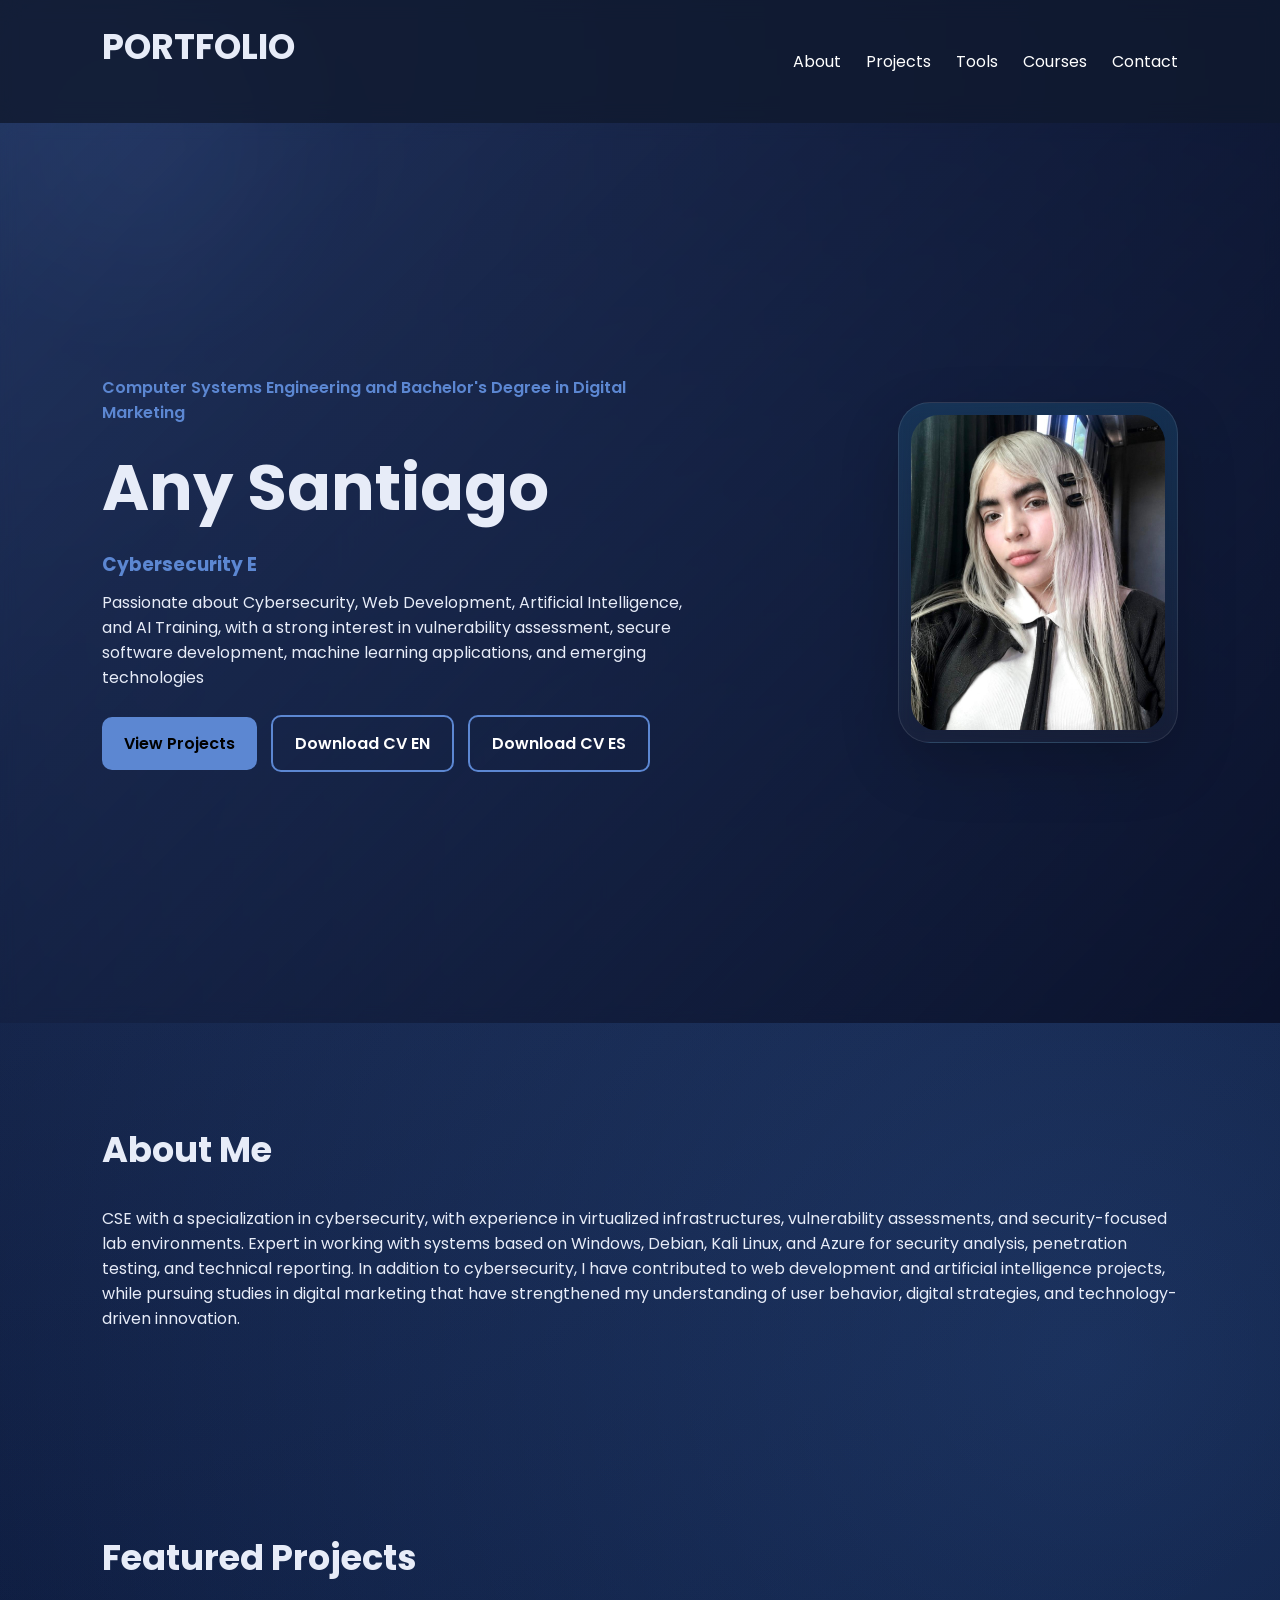
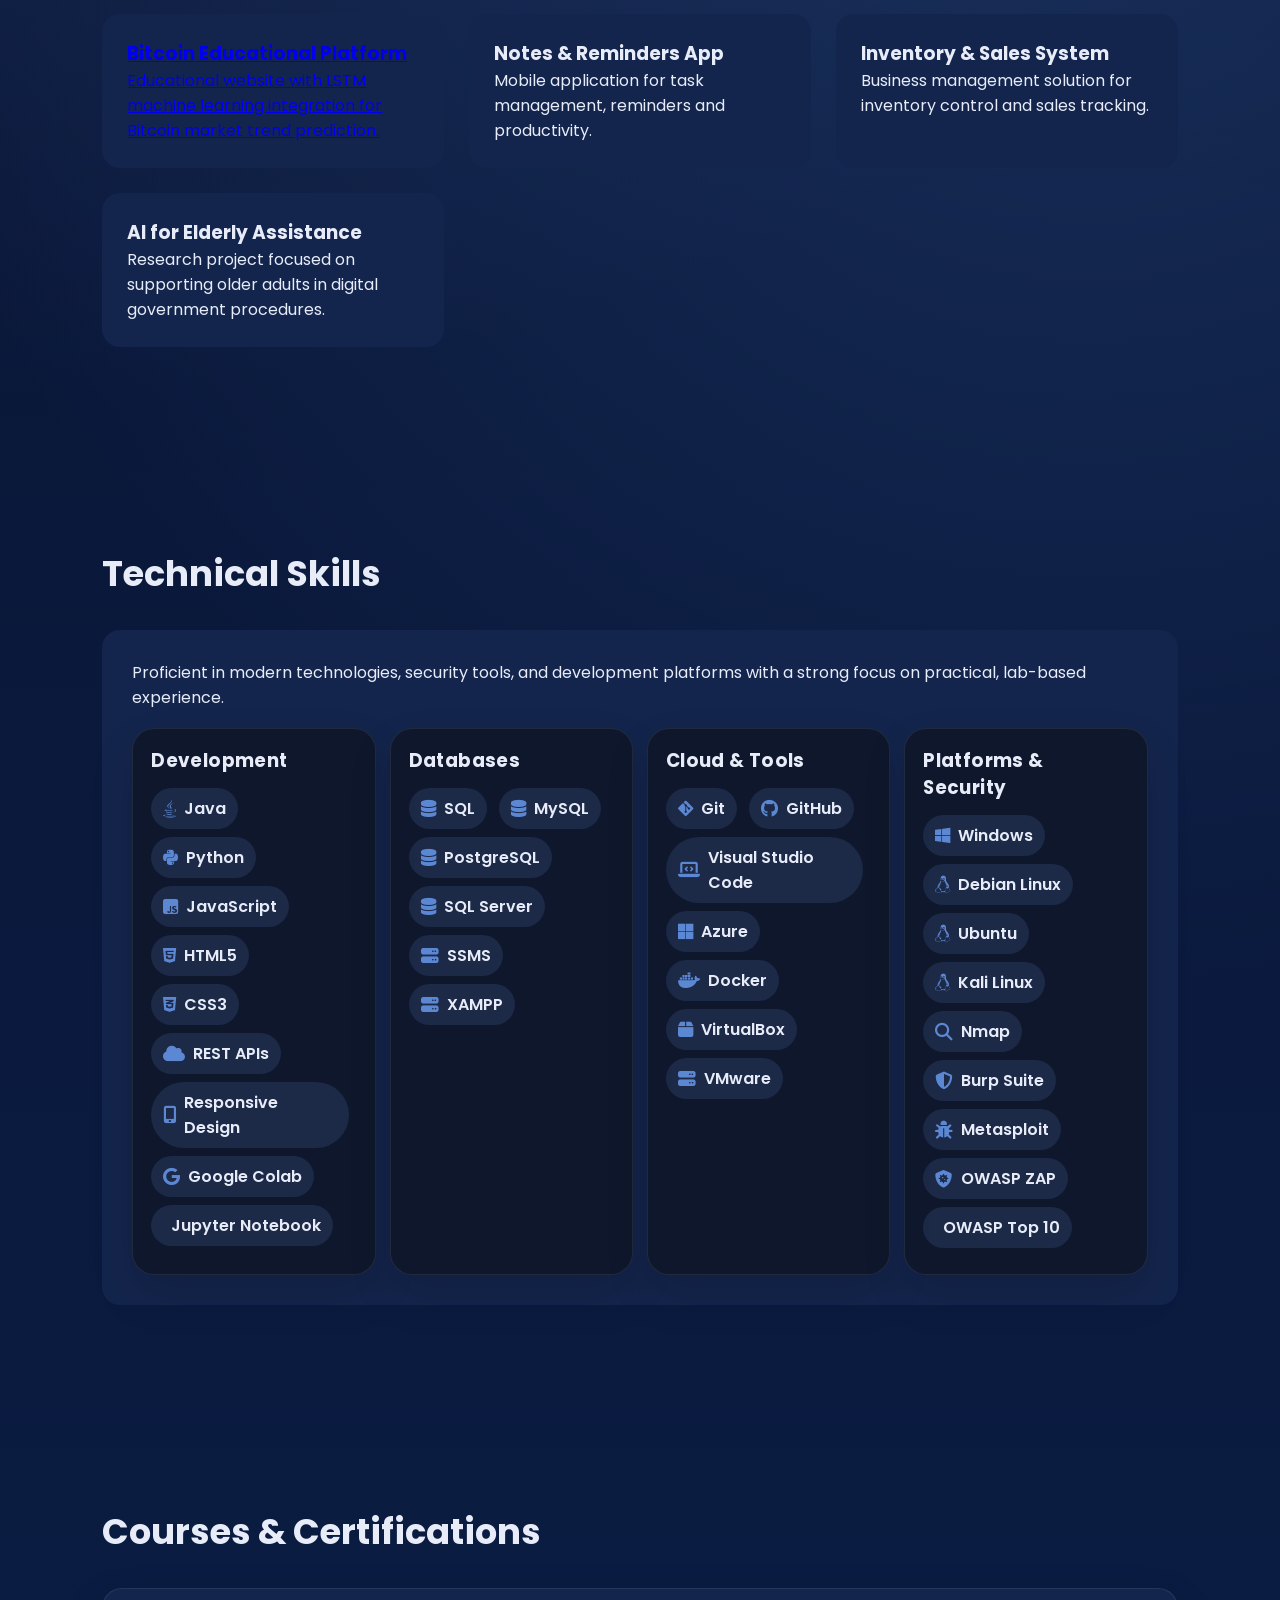
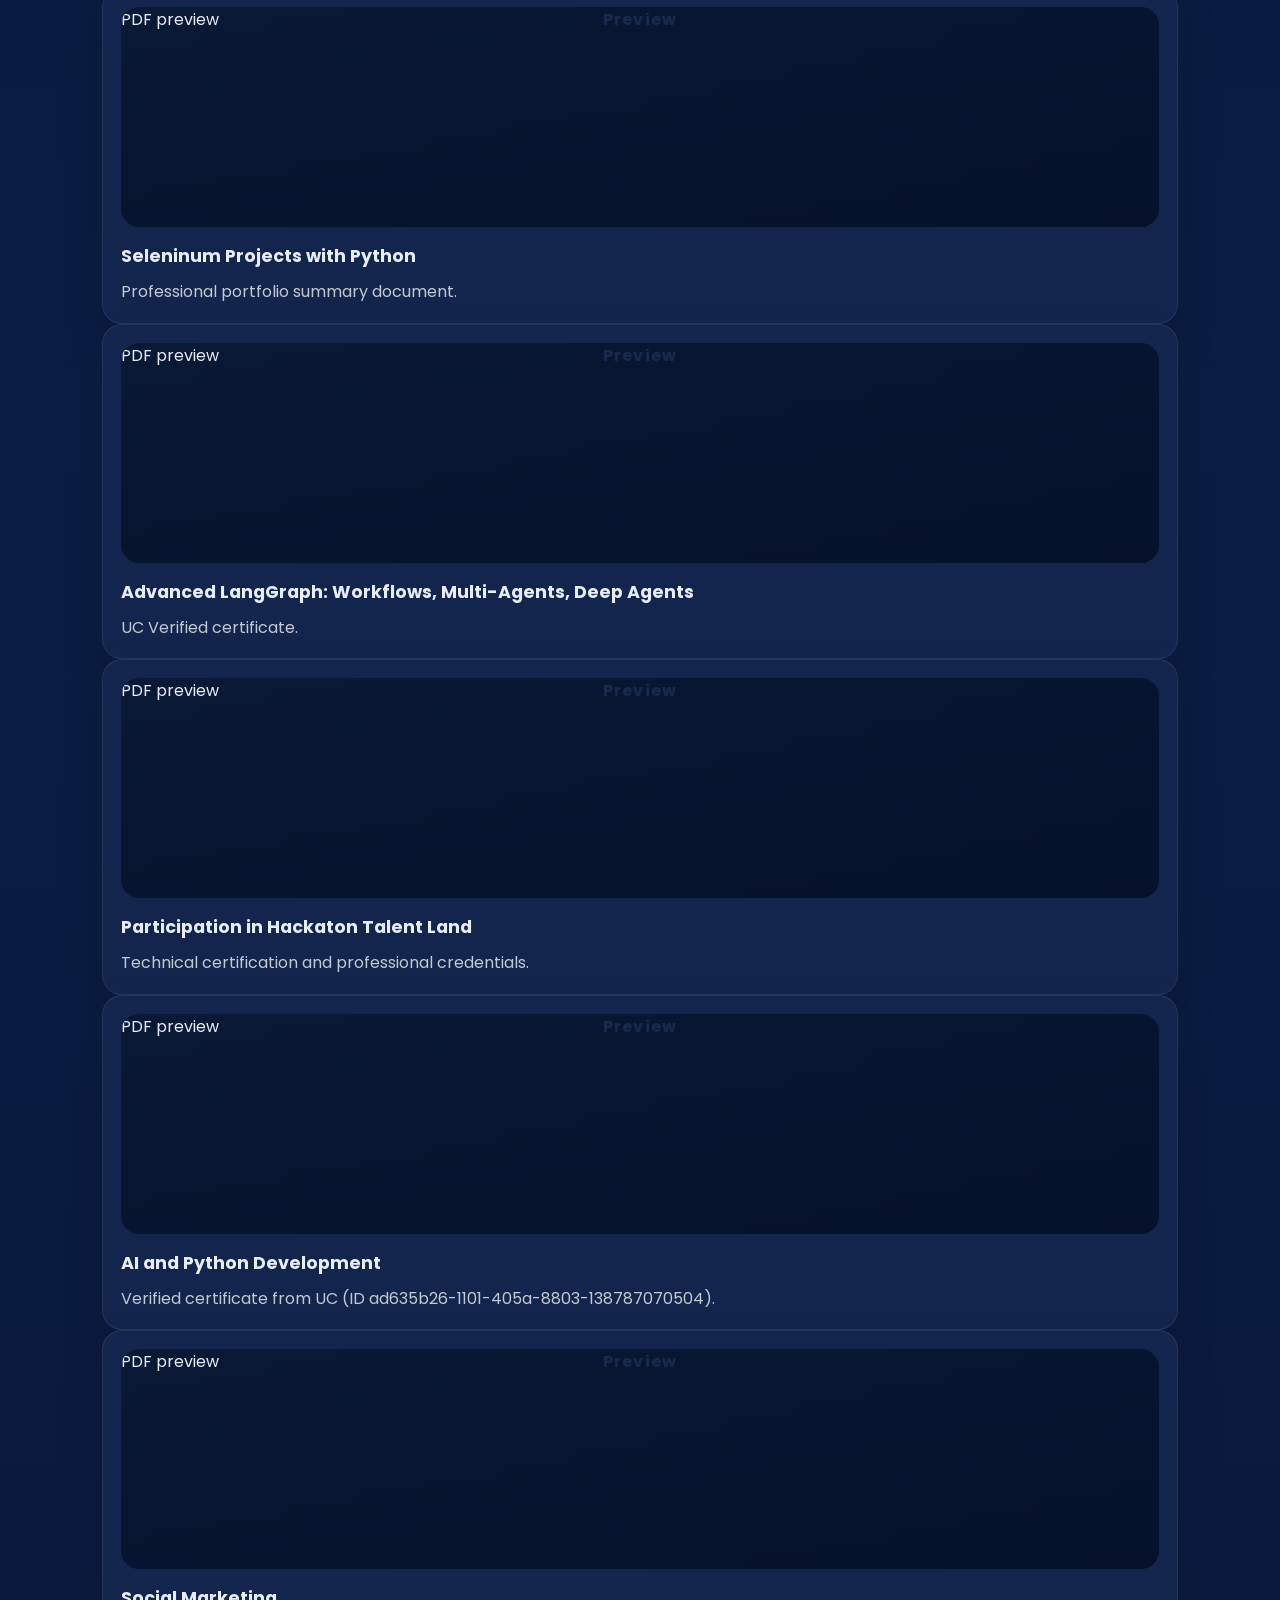
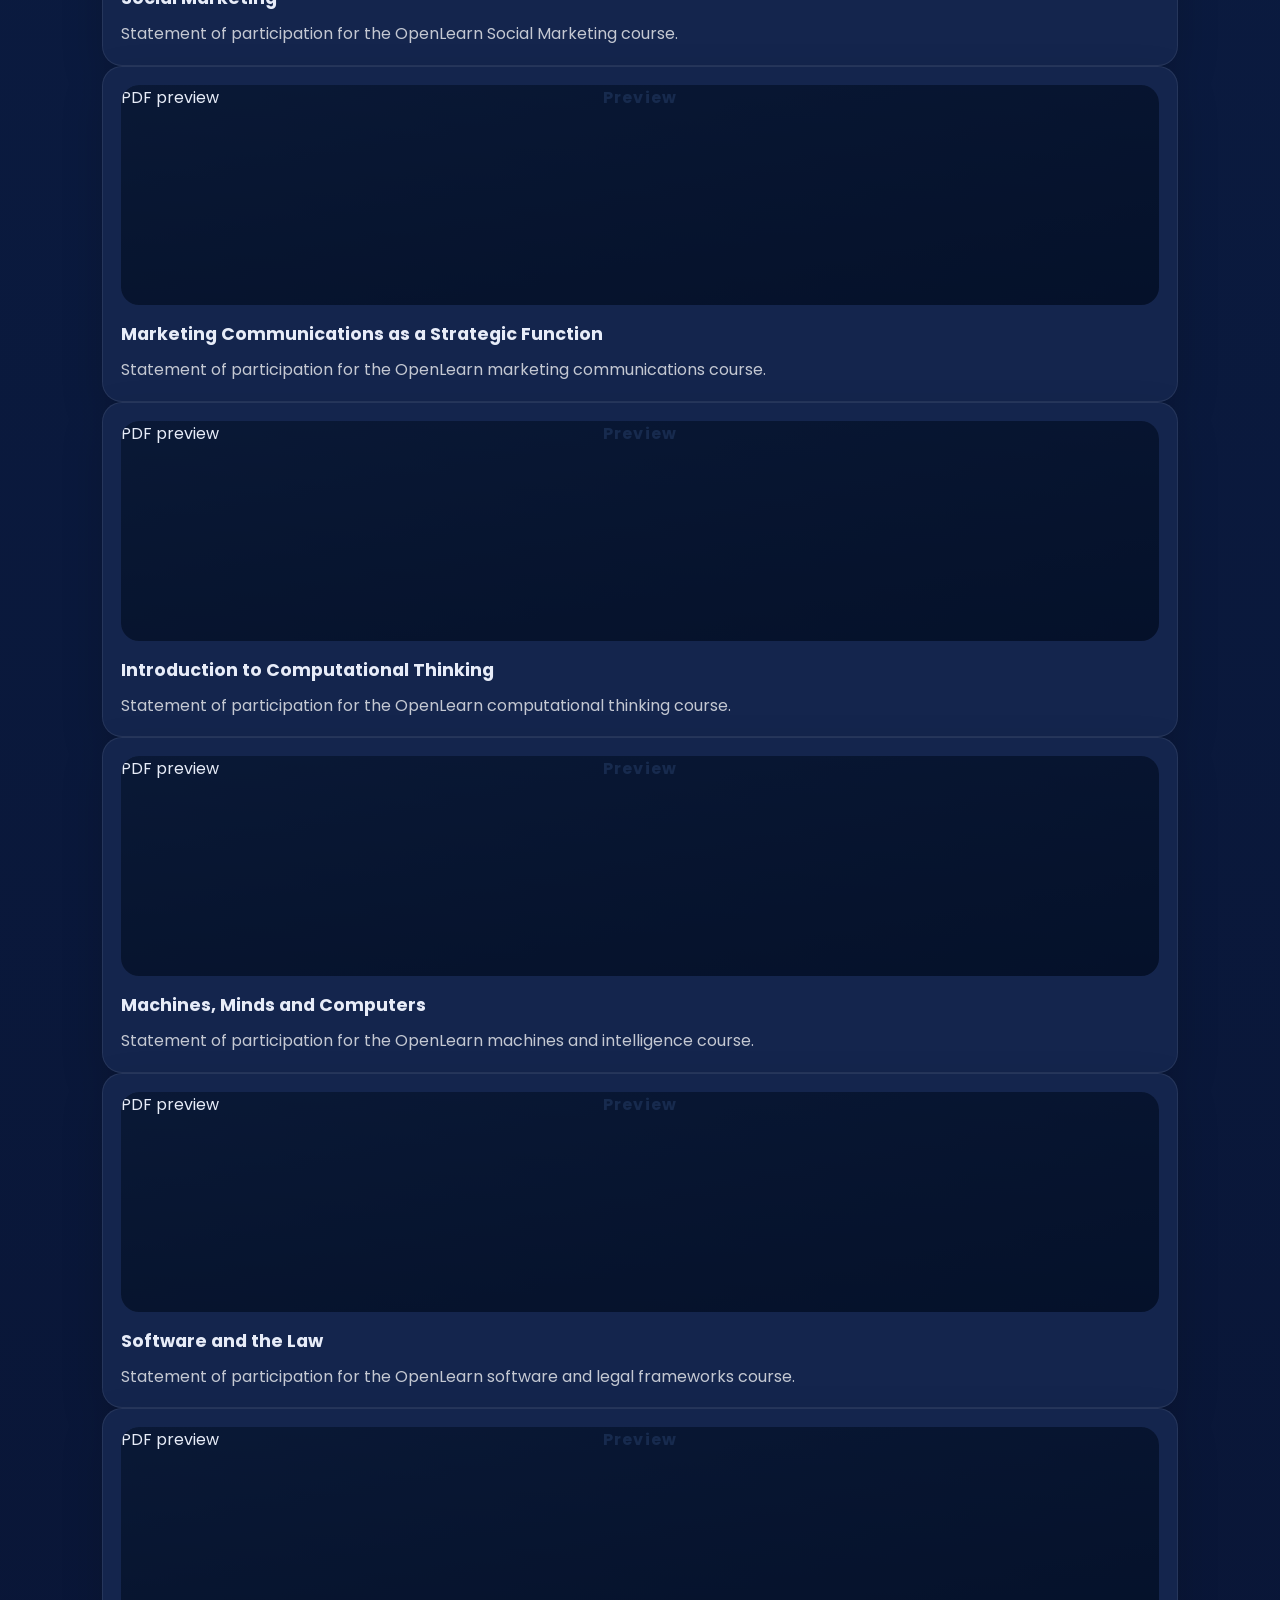
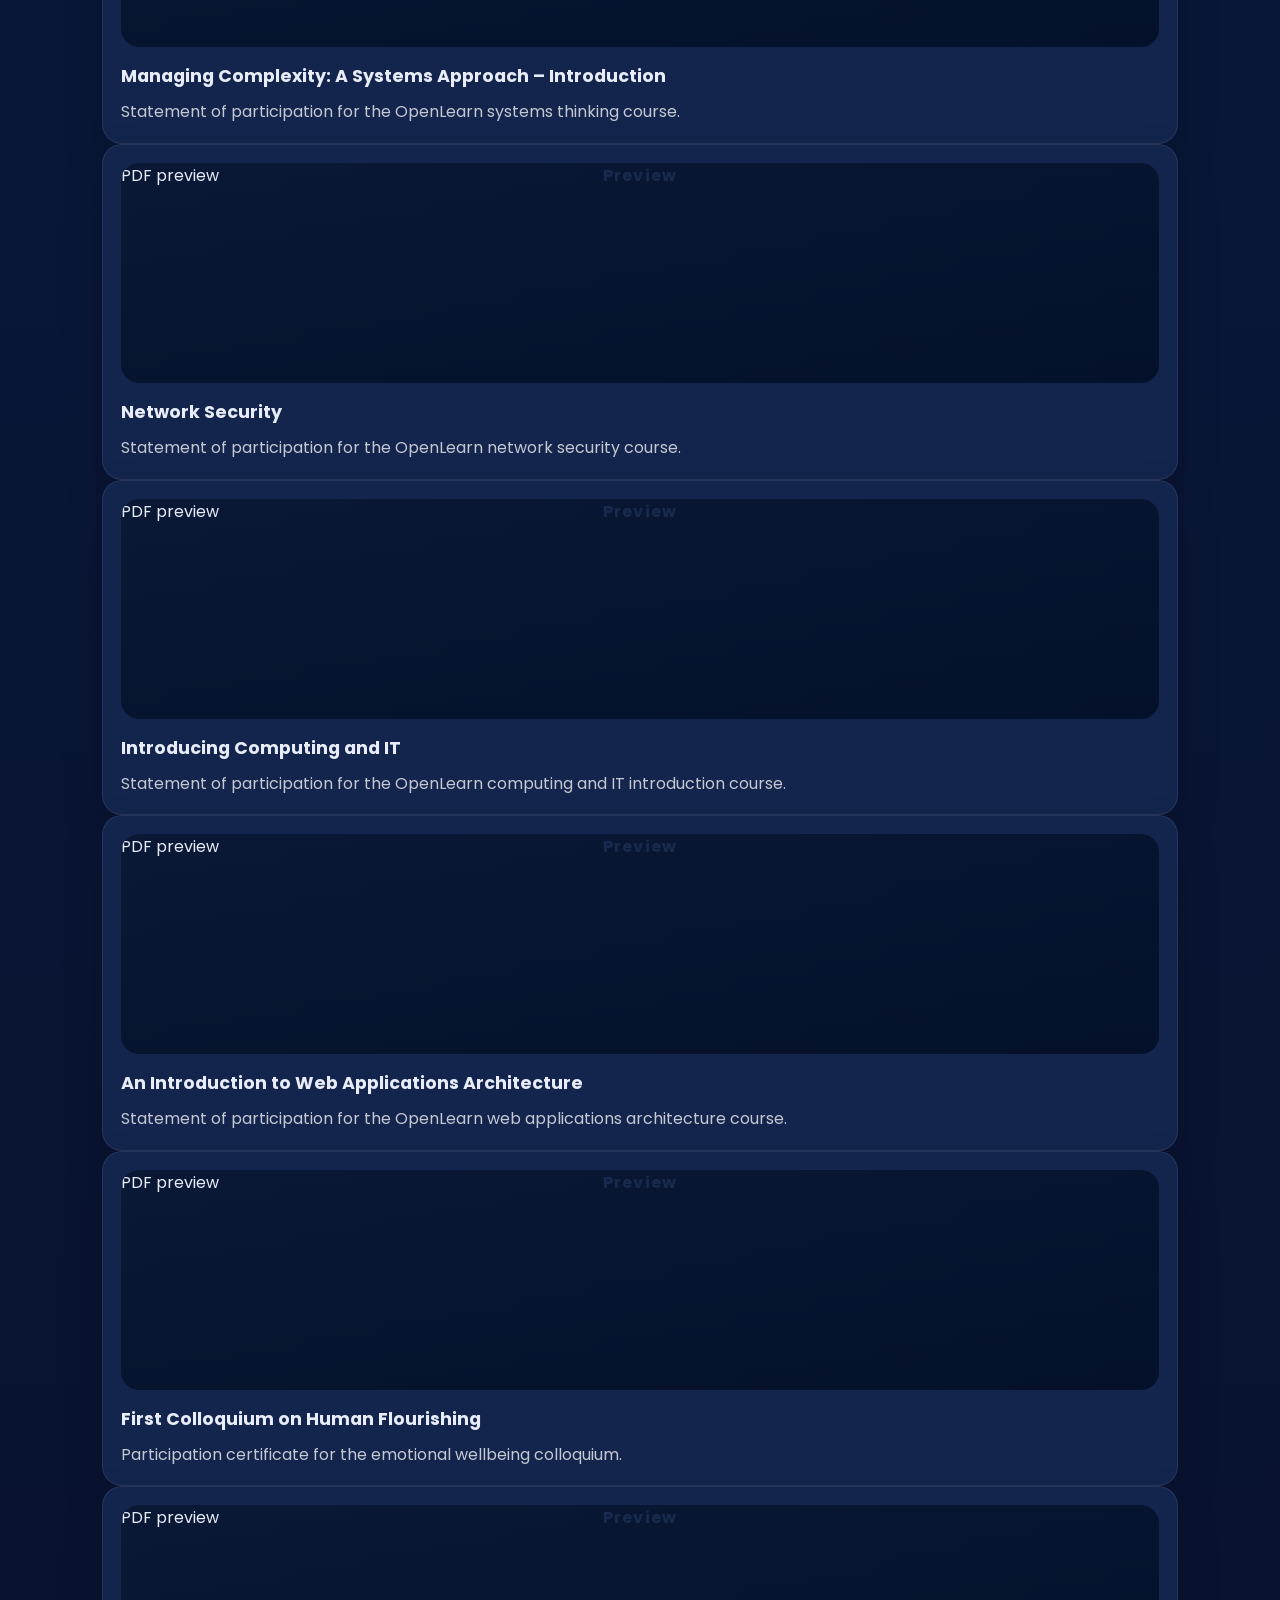
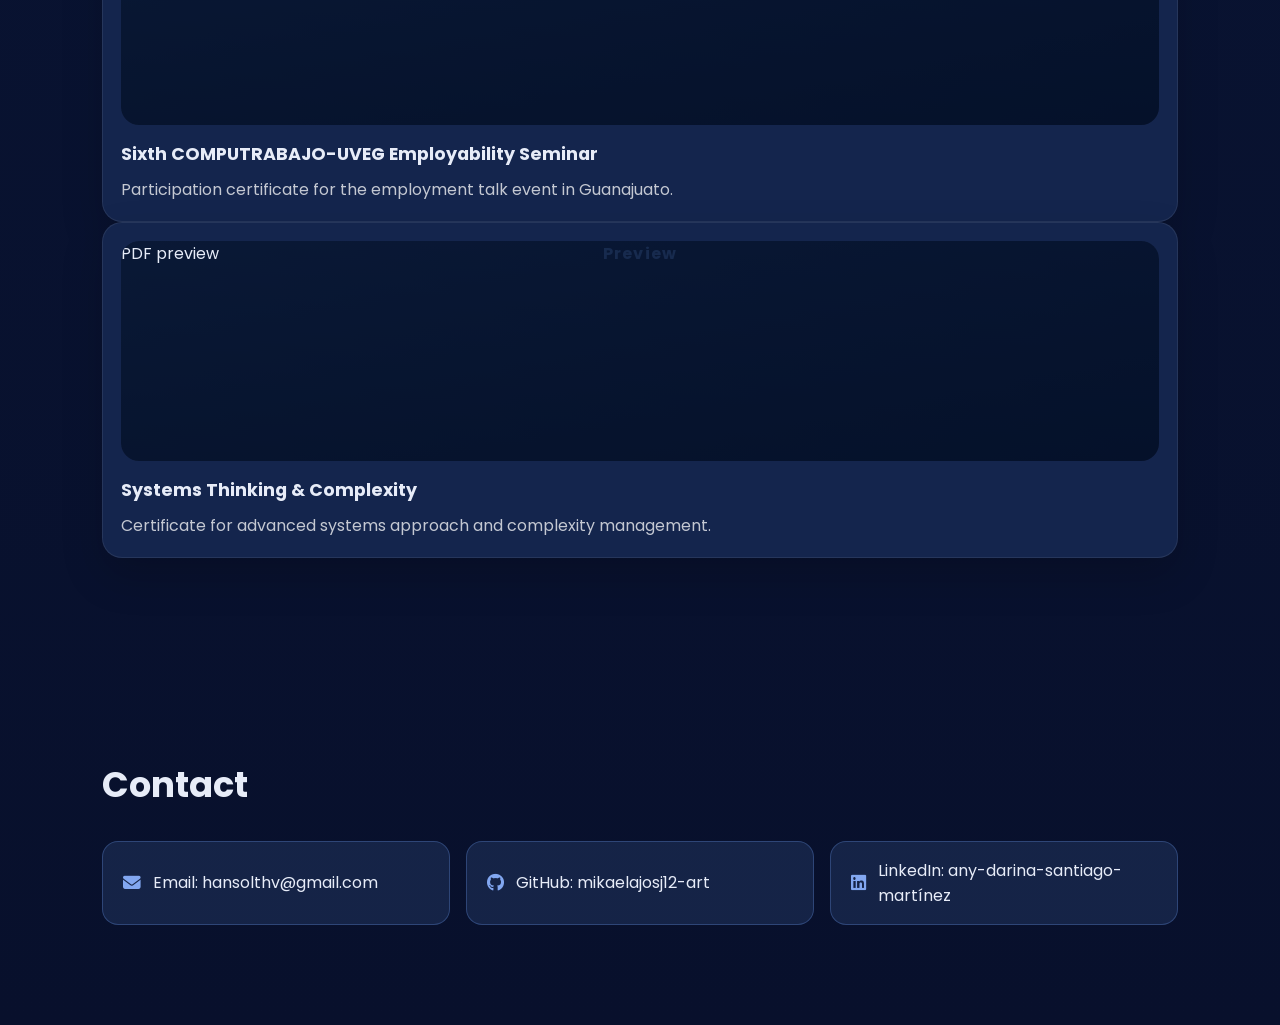
==== commit 6b1e0a89: "Update index.html" ====
--- a/index.html
+++ b/index.html
@@ -38,7 +38,8 @@
 
 <div class="buttons">
 <a href="#projects" class="btn">View Projects</a>
-<a href="CV/Any_Santiago_CV.pdf" class="btn secondary">Download CV</a>
+<a href="CV/Any_Santiago_EN_CV.pdf" class="btn secondary">Download CV EN</a>
+<a href="CV/Any_Santiago_ES_CV.pdf" class="btn secondary">Download CV ES</a>  
 </div>
 </div>
 
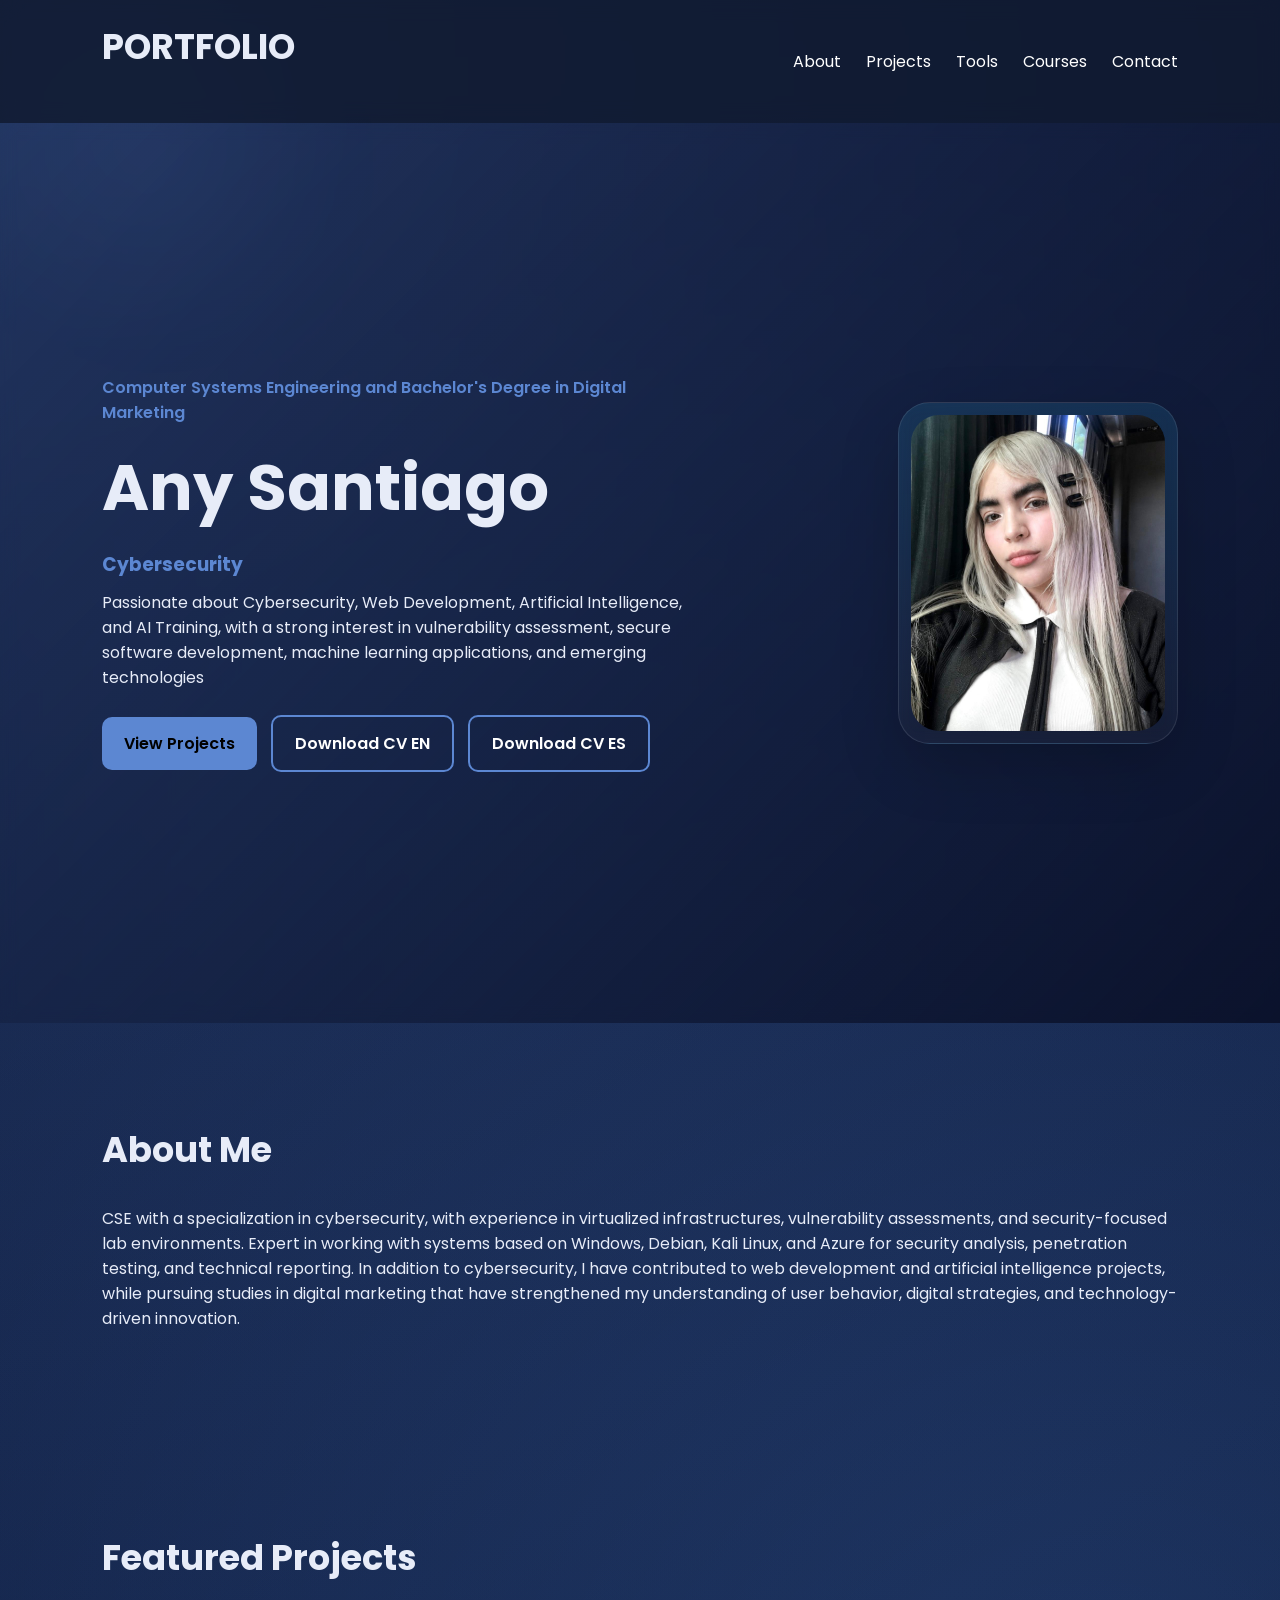
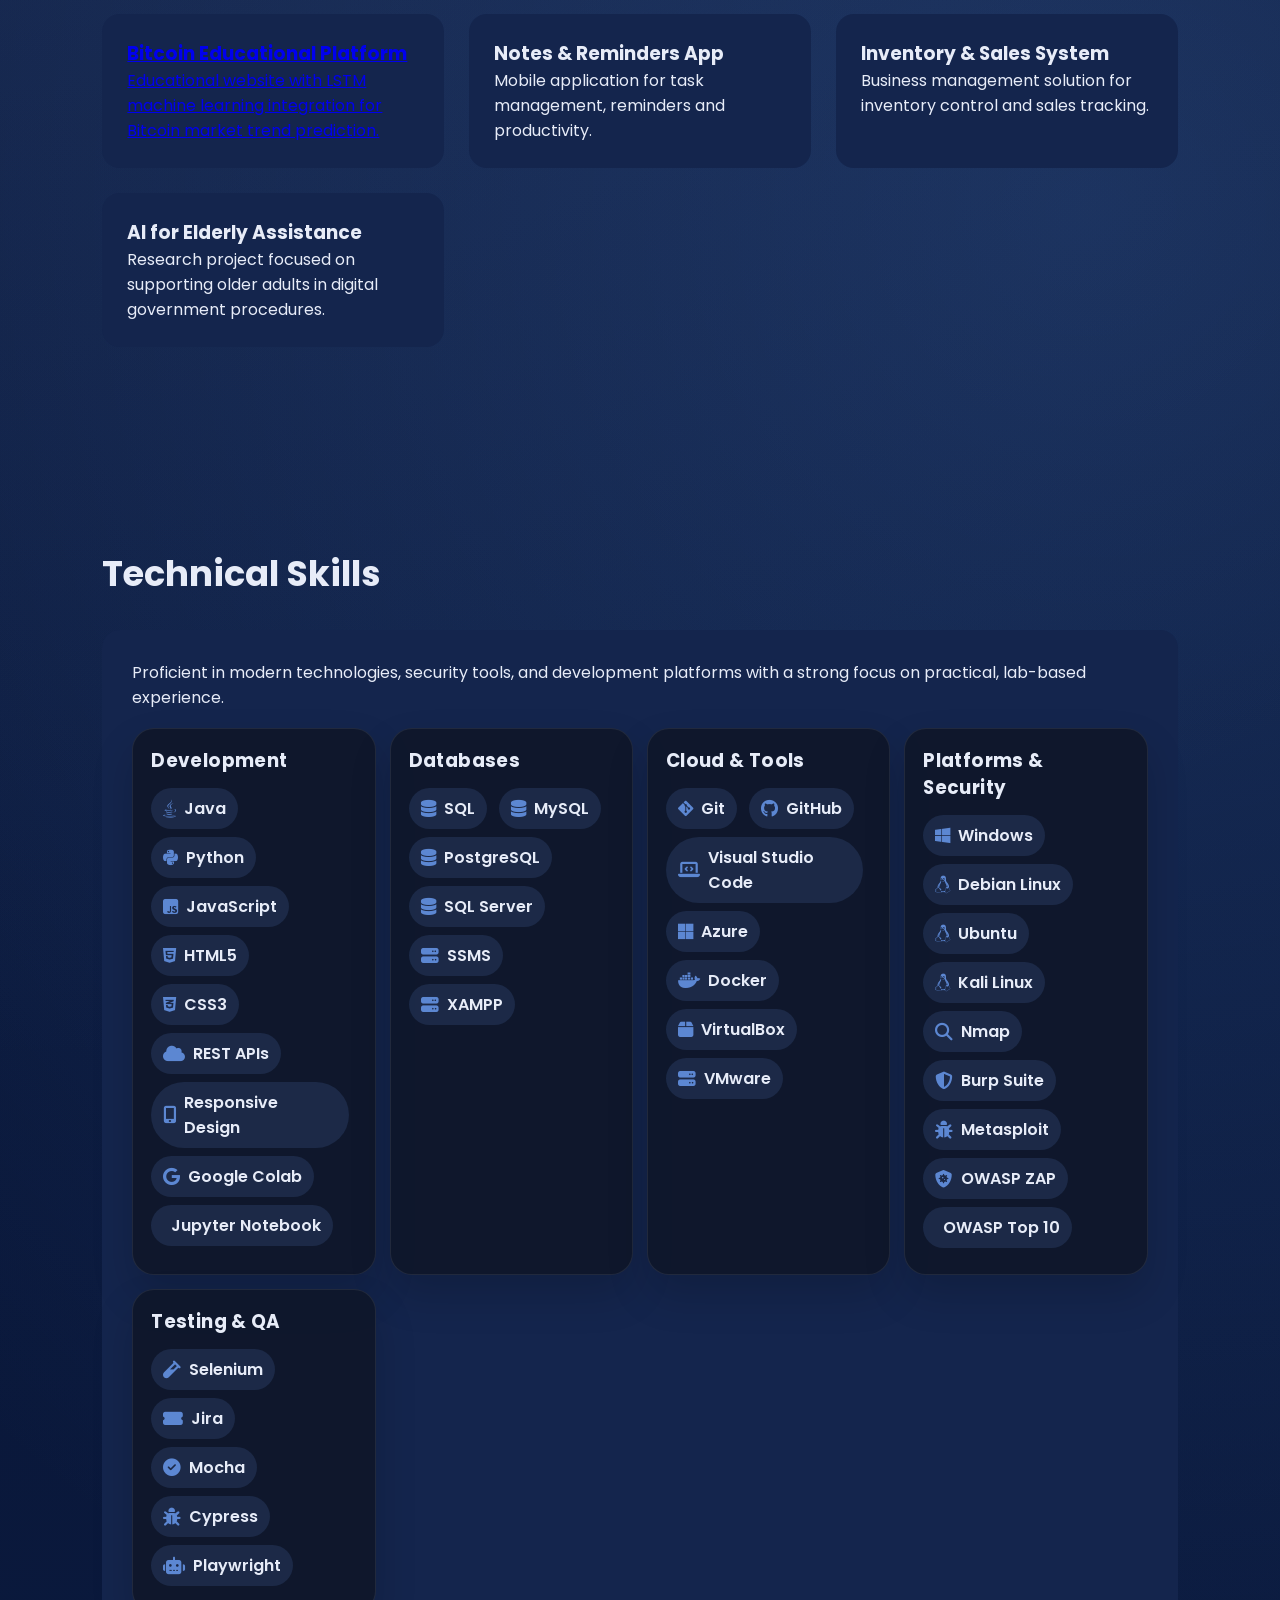
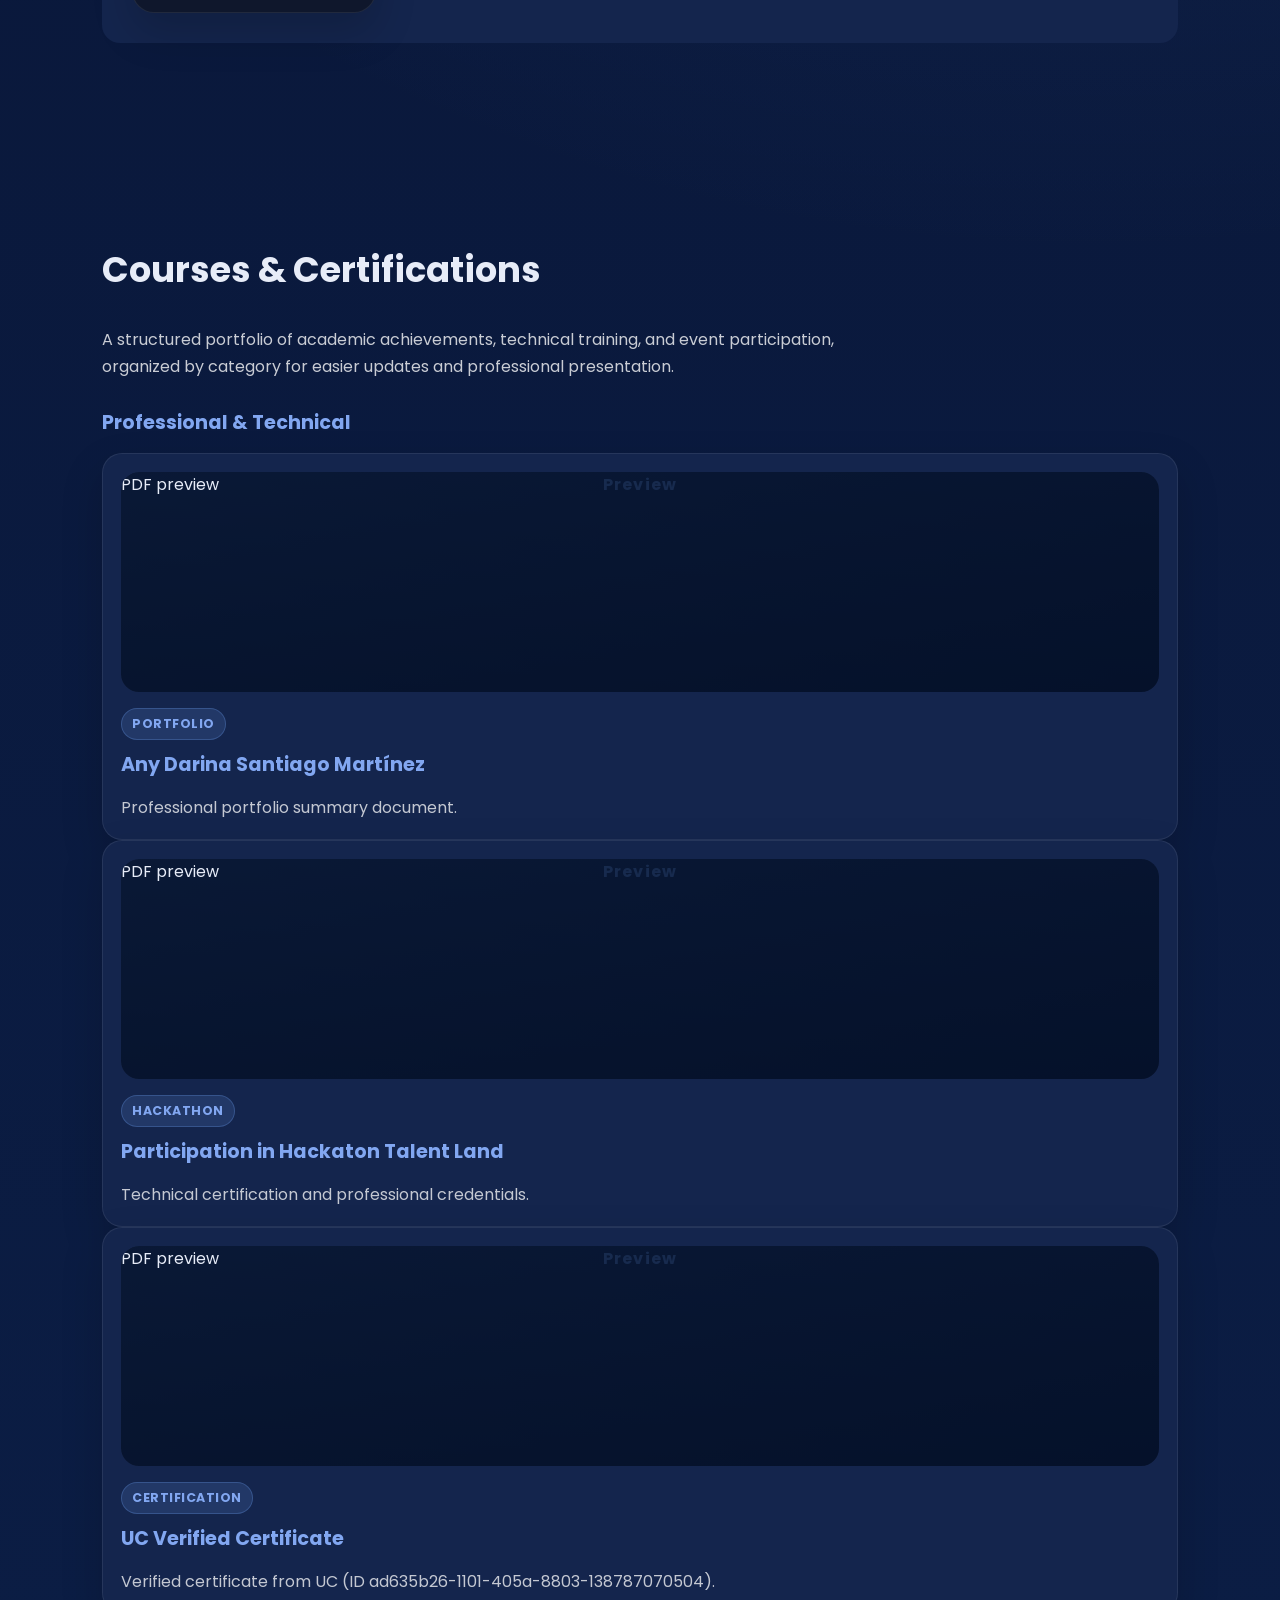
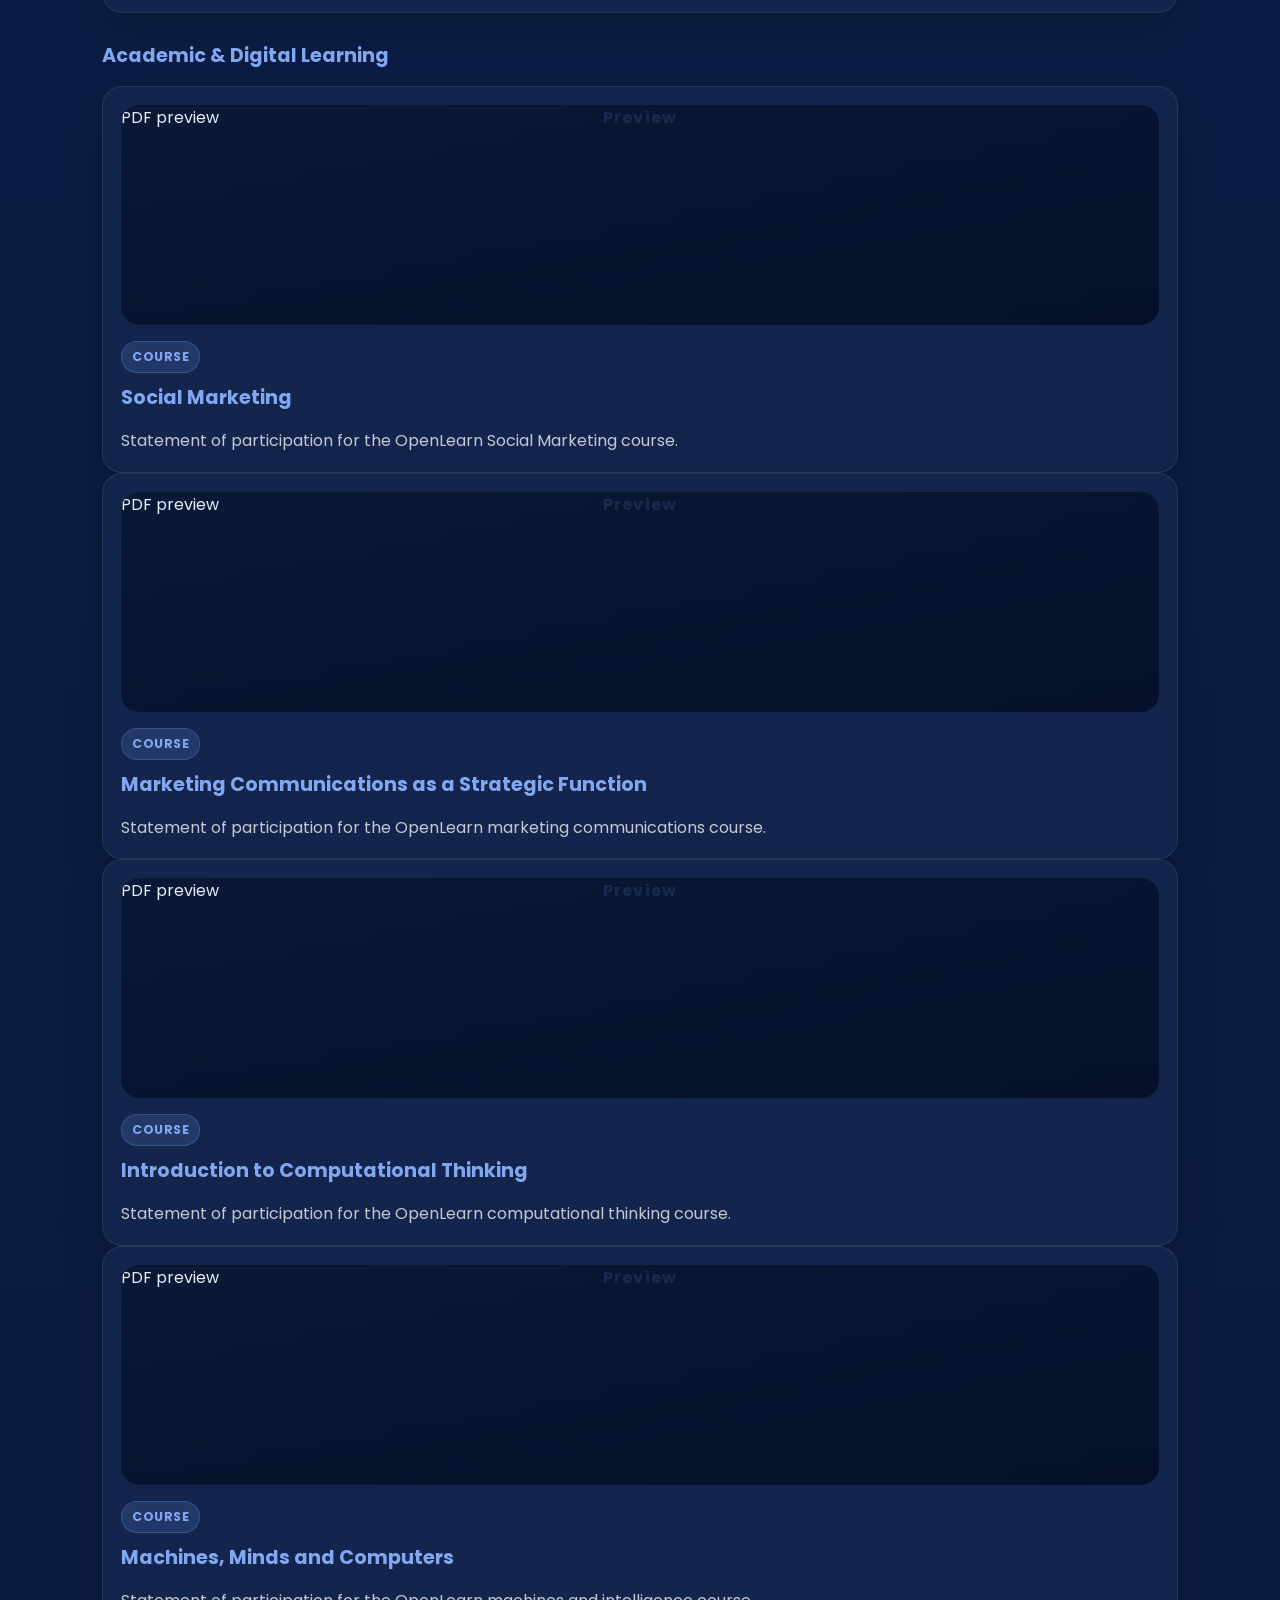
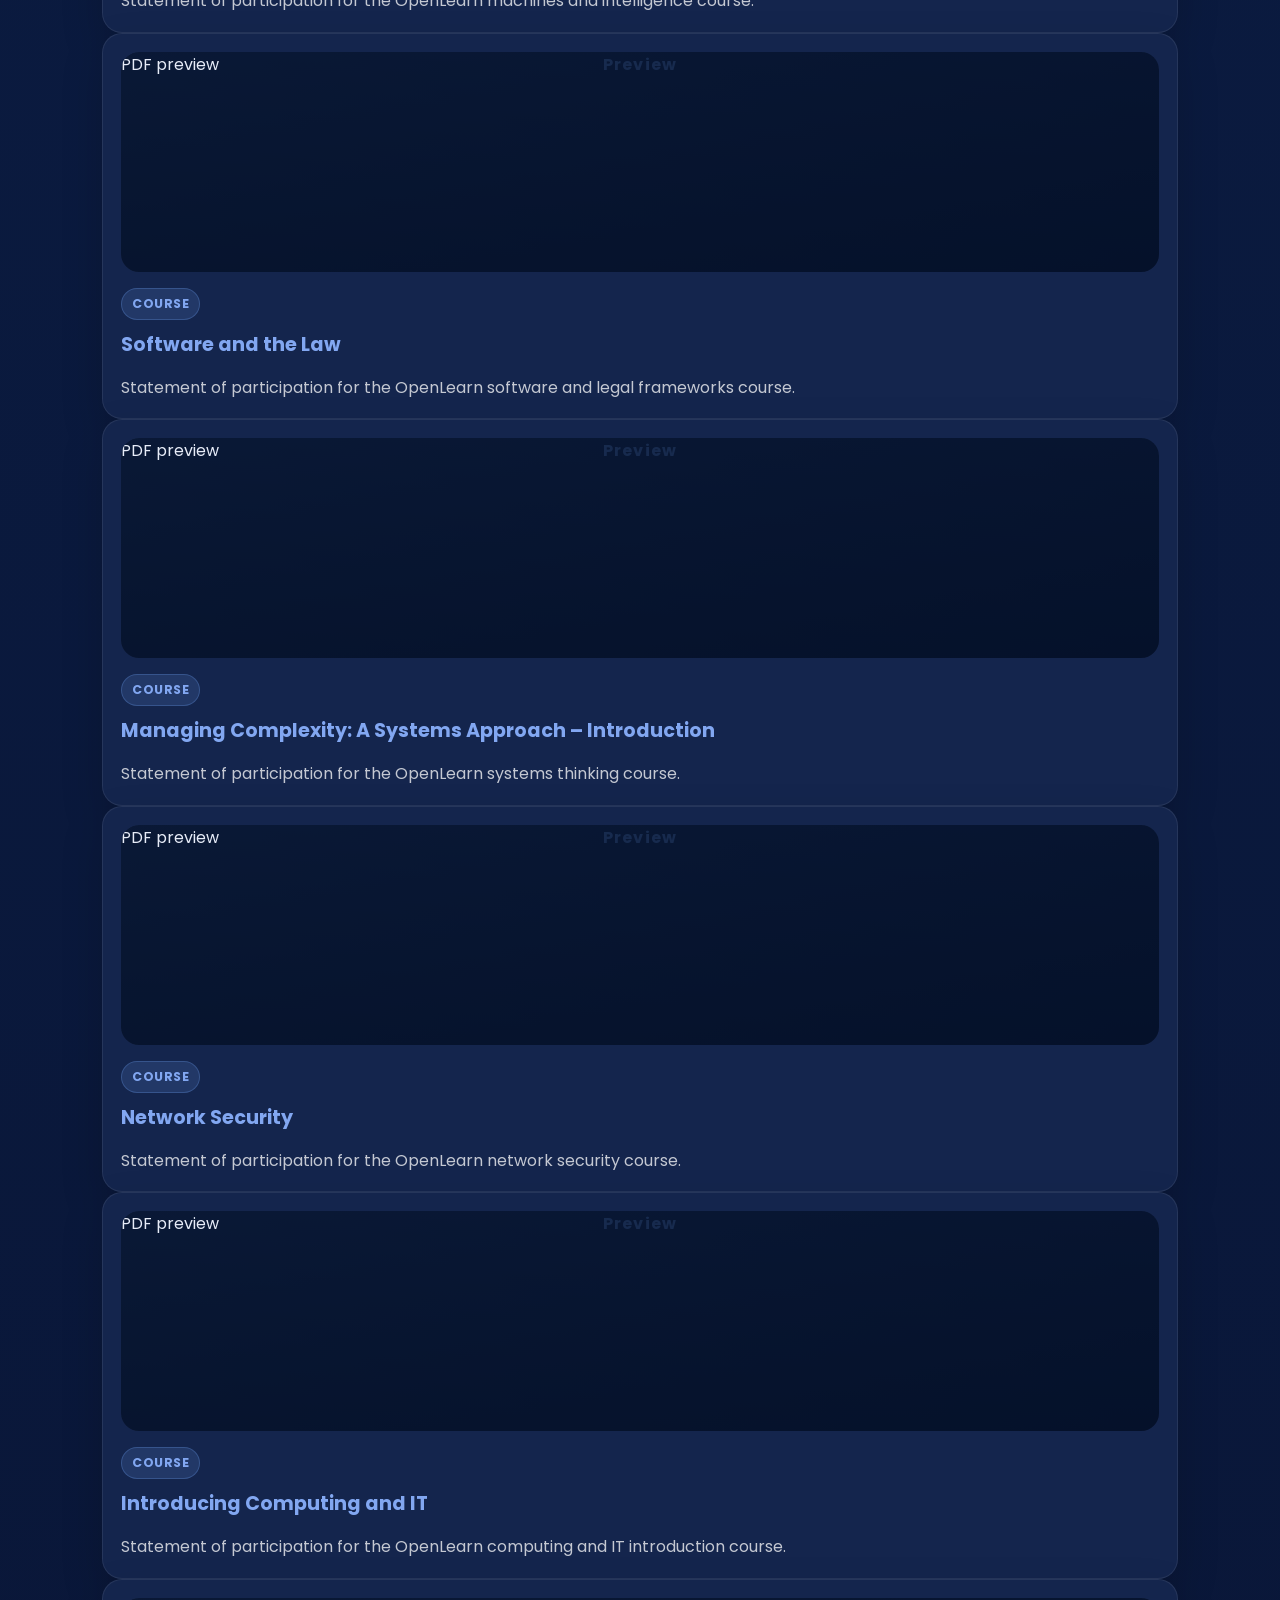
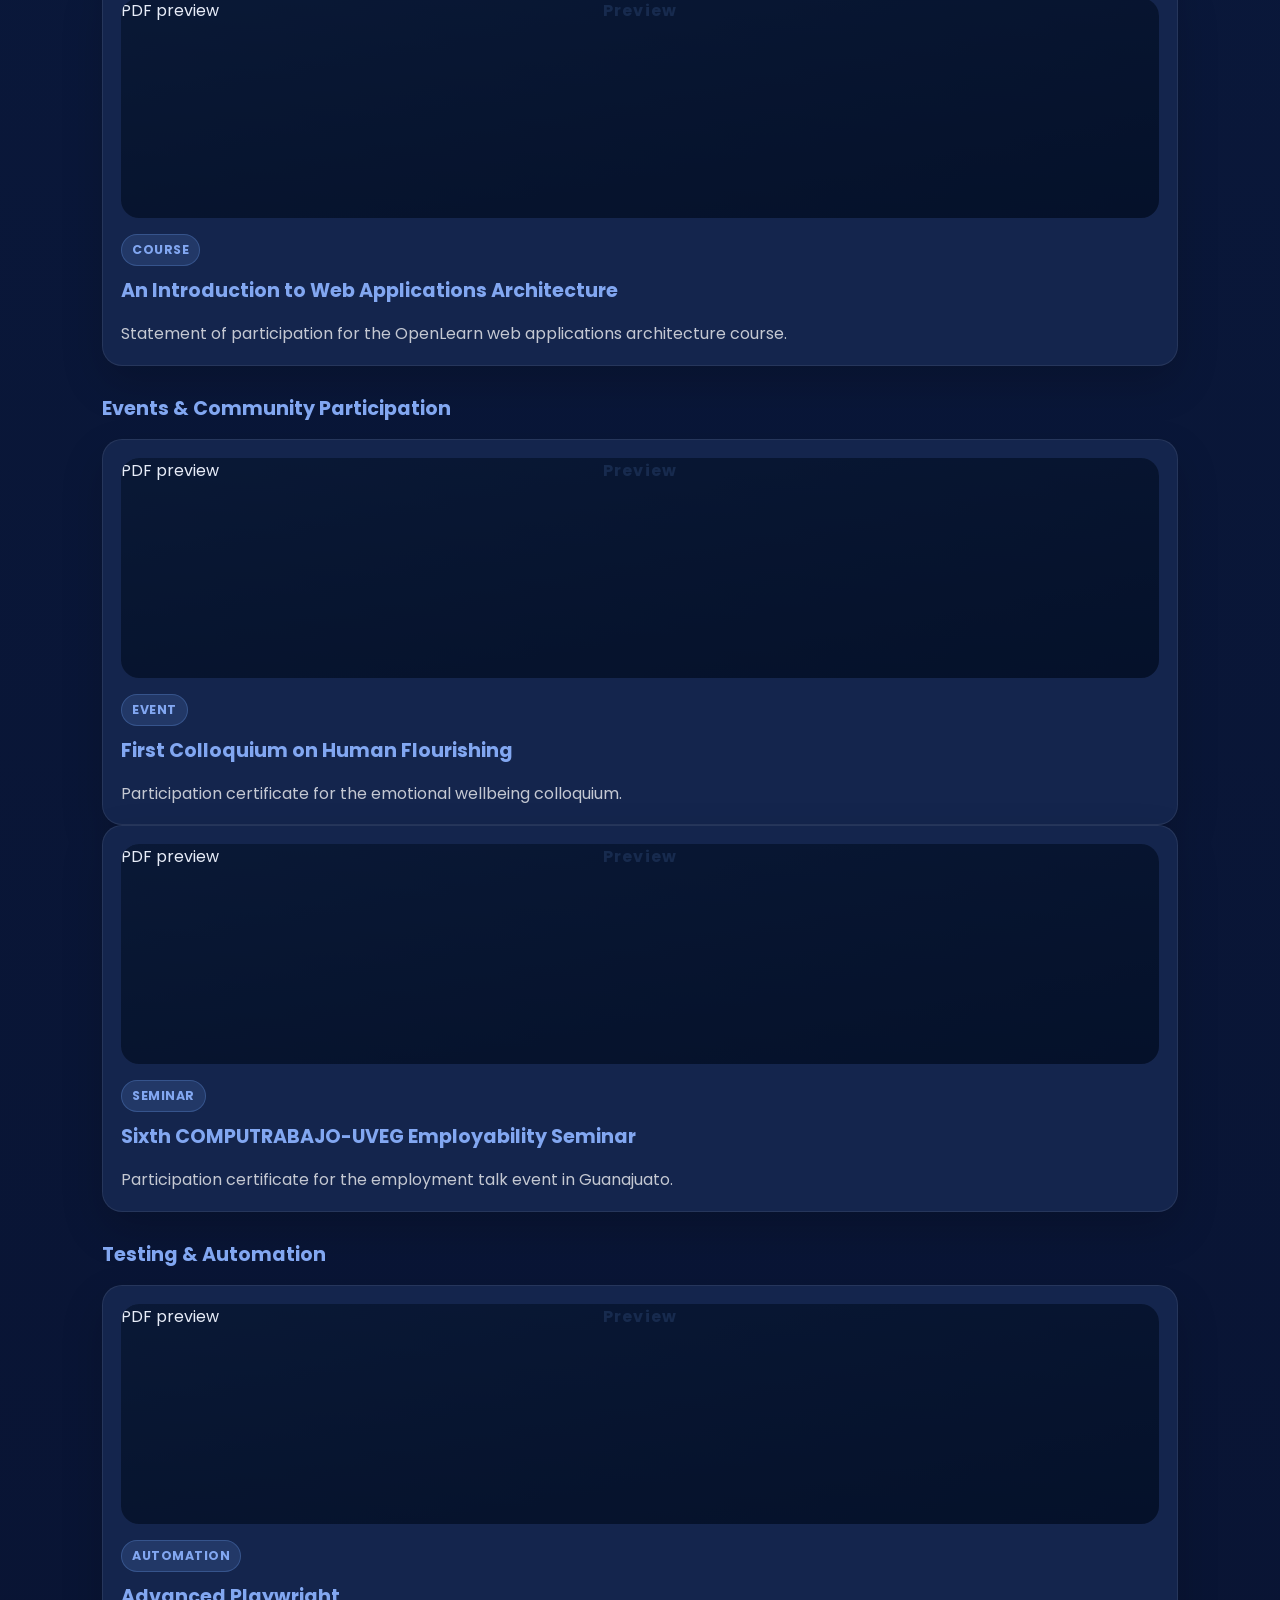
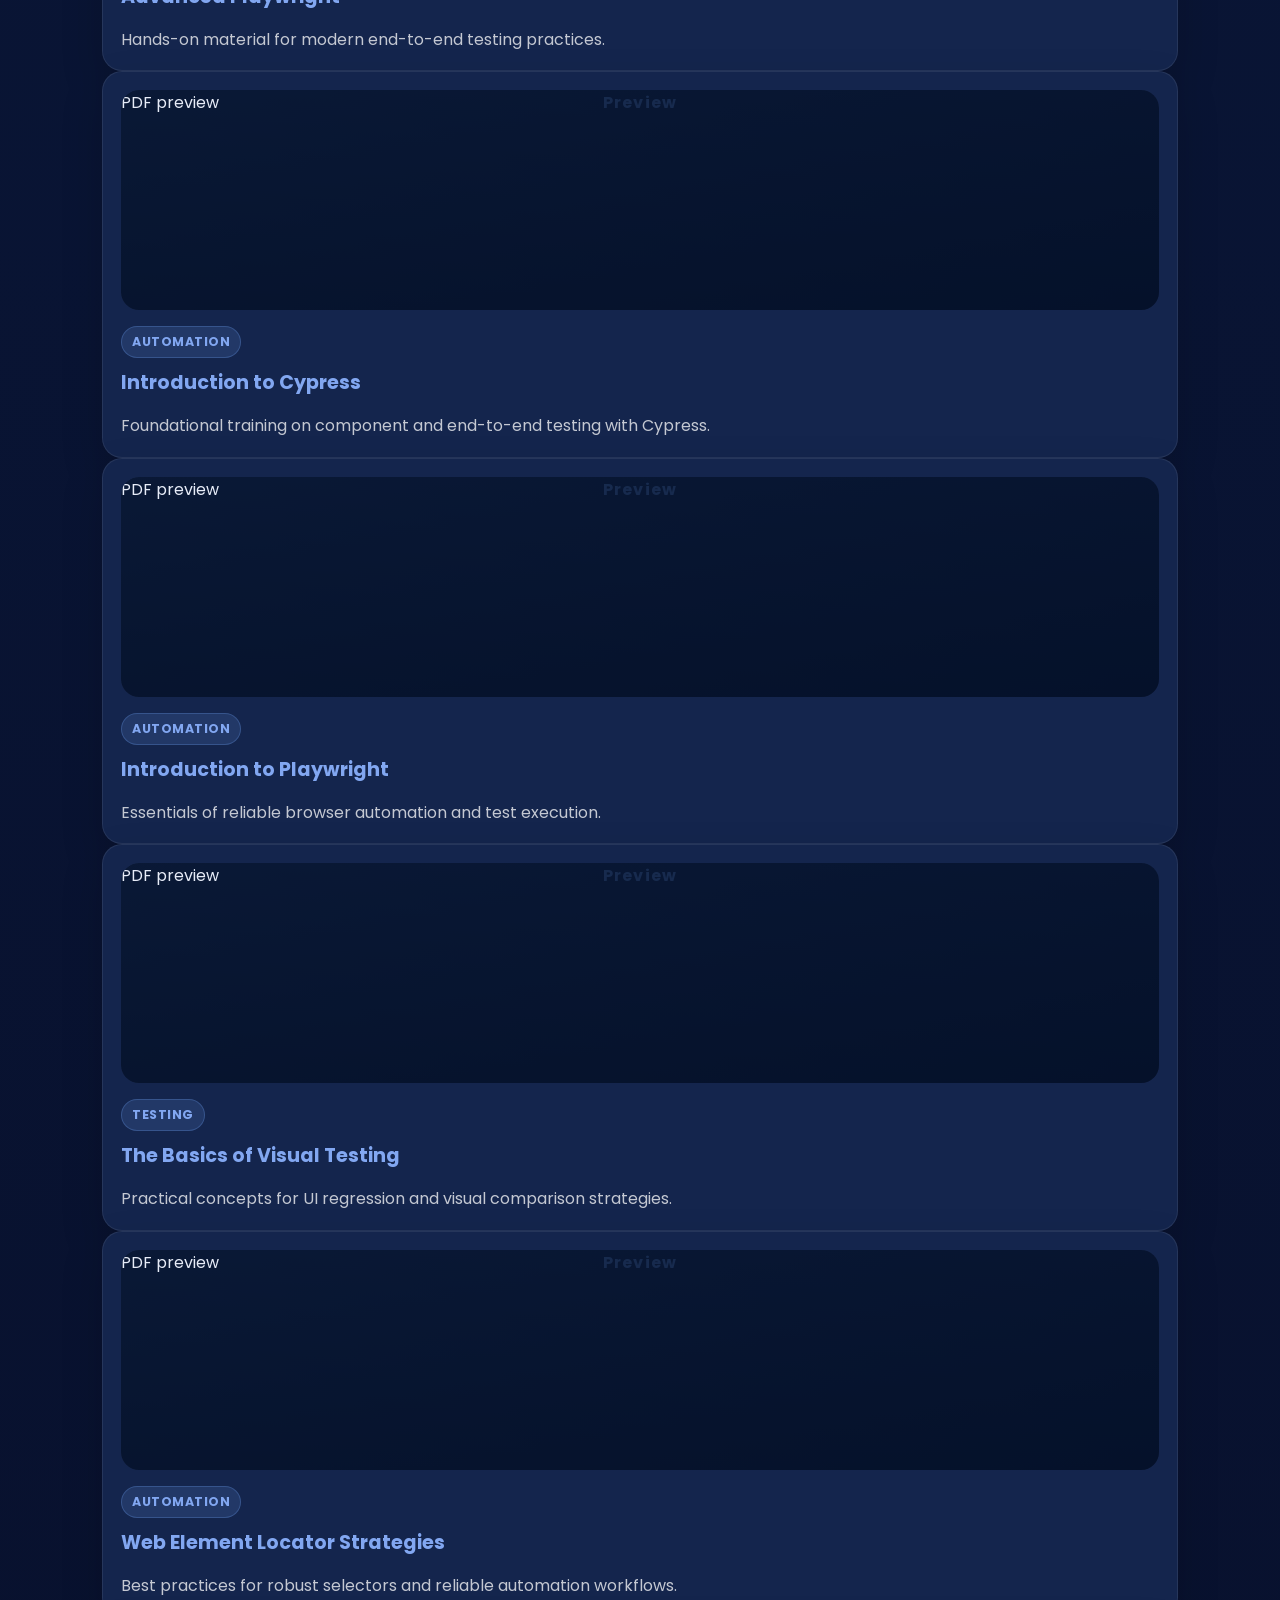
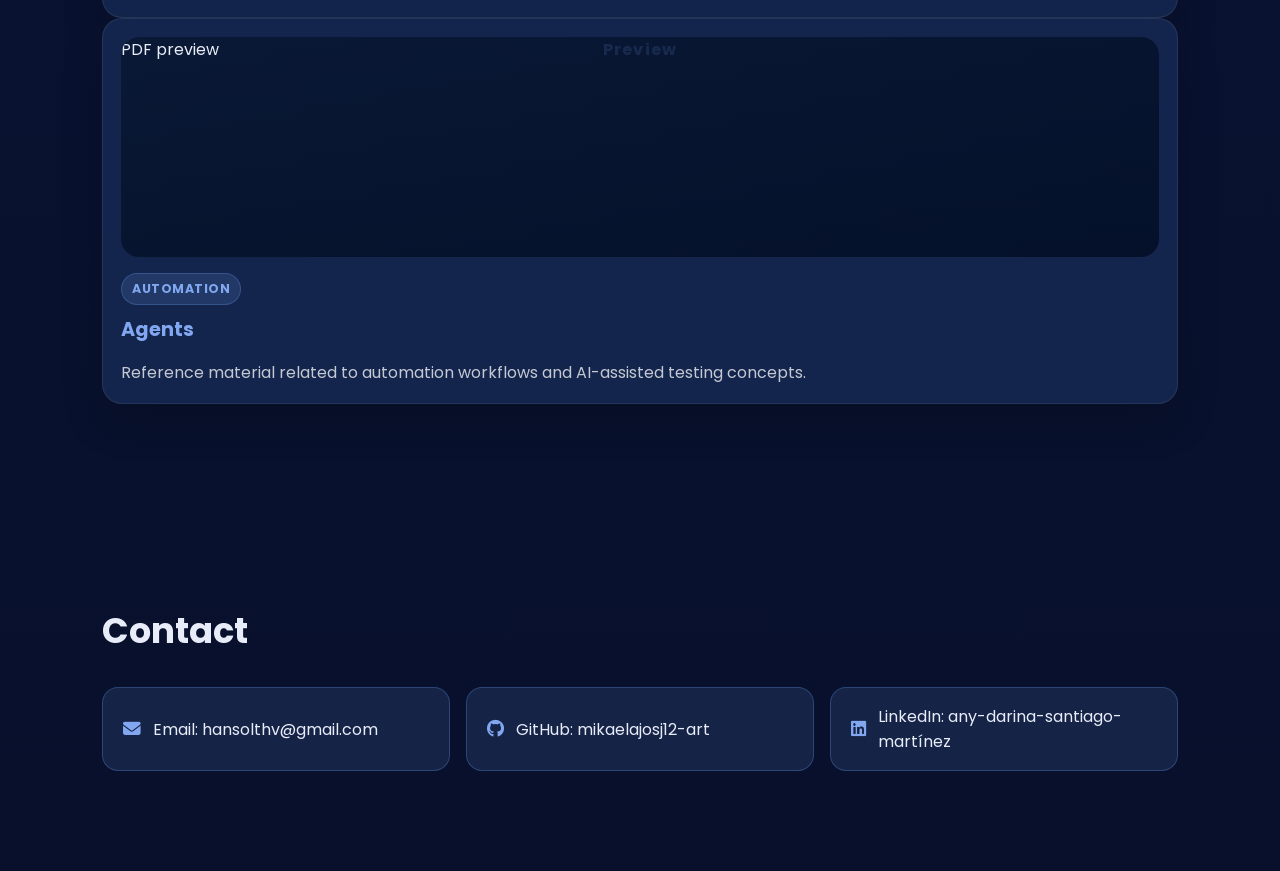
==== commit c19792ab: "Update portfolio tools and organize certifications" ====
--- a/index.html
+++ b/index.html
@@ -138,39 +138,49 @@
 <div class="skill-pill"><i class="fas fa-shield-virus"></i>OWASP ZAP</div>
 <div class="skill-pill"><i class="fas fa-shield-check"></i>OWASP Top 10</div>
 </div>
+<div class="skill-card">
+<h3>Testing & QA</h3>
+<div class="skill-pill"><i class="fas fa-vial"></i>Selenium</div>
+<div class="skill-pill"><i class="fas fa-ticket-alt"></i>Jira</div>
+<div class="skill-pill"><i class="fas fa-check-circle"></i>Mocha</div>
+<div class="skill-pill"><i class="fas fa-bug"></i>Cypress</div>
+<div class="skill-pill"><i class="fas fa-robot"></i>Playwright</div>
+</div>
 </div>
 </div>
 </section>
 
 <section id="courses" class="reveal">
 <h2>Courses & Certifications</h2>
+<p class="section-intro">
+A structured portfolio of academic achievements, technical training, and event participation, organized by category for easier updates and professional presentation.
+</p>
+
+<div class="cert-section">
+<h3>Professional & Technical</h3>
 <div class="courses-grid">
 <div class="course-card">
 <div class="course-preview-wrap">
 <div class="course-preview"><span>Preview</span></div>
 <div class="course-preview-overlay">
-<object data="Courses_Certifications/Any Darina Santiago Martínez.pdf#toolbar=0" type="application/pdf" class="preview-file">PDF preview</object>
-</div>
-</div>
-<h3>Seleninum Projects with Python</h3>
+<object data="Courses_Certifications/profile/Any Darina Santiago Martínez.pdf#toolbar=0" type="application/pdf" class="preview-file">PDF preview</object>
+</div>
+</div>
+<div class="course-meta">
+<span class="cert-badge">Portfolio</span>
+</div>
+<h3>Any Darina Santiago Martínez</h3>
 <p>Professional portfolio summary document.</p>
 </div>
 <div class="course-card">
 <div class="course-preview-wrap">
 <div class="course-preview"><span>Preview</span></div>
 <div class="course-preview-overlay">
-<object data="Courses_Certifications/agents.pdf#toolbar=0" type="application/pdf" class="preview-file">PDF preview</object>
-</div>
-</div>
-<h3>Advanced LangGraph: Workflows, Multi-Agents, Deep Agents</h3>
-<p>UC Verified certificate.</p>
-</div>
-<div class="course-card">
-<div class="course-preview-wrap">
-<div class="course-preview"><span>Preview</span></div>
-<div class="course-preview-overlay">
-<object data="Courses_Certifications/certificado.pdf#toolbar=0" type="application/pdf" class="preview-file">PDF preview</object>
-</div>
+<object data="Courses_Certifications/certifications/certificado.pdf#toolbar=0" type="application/pdf" class="preview-file">PDF preview</object>
+</div>
+</div>
+<div class="course-meta">
+<span class="cert-badge">Hackathon</span>
 </div>
 <h3>Participation in Hackaton Talent Land</h3>
 <p>Technical certification and professional credentials.</p>
@@ -179,18 +189,30 @@
 <div class="course-preview-wrap">
 <div class="course-preview"><span>Preview</span></div>
 <div class="course-preview-overlay">
-<object data="Courses_Certifications/UC-ad635b26-1101-405a-8803-138787070504.pdf#toolbar=0" type="application/pdf" class="preview-file">PDF preview</object>
-</div>
-</div>
-<h3>AI and Python Development</h3>
+<object data="Courses_Certifications/certifications/UC-ad635b26-1101-405a-8803-138787070504.pdf#toolbar=0" type="application/pdf" class="preview-file">PDF preview</object>
+</div>
+</div>
+<div class="course-meta">
+<span class="cert-badge">Certification</span>
+</div>
+<h3>UC Verified Certificate</h3>
 <p>Verified certificate from UC (ID ad635b26-1101-405a-8803-138787070504).</p>
 </div>
-<div class="course-card">
-<div class="course-preview-wrap">
-<div class="course-preview"><span>Preview</span></div>
-<div class="course-preview-overlay">
-<object data="Courses_Certifications/B324_1_statement.pdf#toolbar=0" type="application/pdf" class="preview-file">PDF preview</object>
-</div>
+</div>
+</div>
+
+<div class="cert-section">
+<h3>Academic & Digital Learning</h3>
+<div class="courses-grid">
+<div class="course-card">
+<div class="course-preview-wrap">
+<div class="course-preview"><span>Preview</span></div>
+<div class="course-preview-overlay">
+<object data="Courses_Certifications/courses/B324_1_statement.pdf#toolbar=0" type="application/pdf" class="preview-file">PDF preview</object>
+</div>
+</div>
+<div class="course-meta">
+<span class="cert-badge">Course</span>
 </div>
 <h3>Social Marketing</h3>
 <p>Statement of participation for the OpenLearn Social Marketing course.</p>
@@ -199,8 +221,11 @@
 <div class="course-preview-wrap">
 <div class="course-preview"><span>Preview</span></div>
 <div class="course-preview-overlay">
-<object data="Courses_Certifications/B825_1_statement.pdf#toolbar=0" type="application/pdf" class="preview-file">PDF preview</object>
-</div>
+<object data="Courses_Certifications/courses/B825_1_statement.pdf#toolbar=0" type="application/pdf" class="preview-file">PDF preview</object>
+</div>
+</div>
+<div class="course-meta">
+<span class="cert-badge">Course</span>
 </div>
 <h3>Marketing Communications as a Strategic Function</h3>
 <p>Statement of participation for the OpenLearn marketing communications course.</p>
@@ -209,8 +234,11 @@
 <div class="course-preview-wrap">
 <div class="course-preview"><span>Preview</span></div>
 <div class="course-preview-overlay">
-<object data="Courses_Certifications/M269_1_statement.pdf#toolbar=0" type="application/pdf" class="preview-file">PDF preview</object>
-</div>
+<object data="Courses_Certifications/courses/M269_1_statement.pdf#toolbar=0" type="application/pdf" class="preview-file">PDF preview</object>
+</div>
+</div>
+<div class="course-meta">
+<span class="cert-badge">Course</span>
 </div>
 <h3>Introduction to Computational Thinking</h3>
 <p>Statement of participation for the OpenLearn computational thinking course.</p>
@@ -219,8 +247,11 @@
 <div class="course-preview-wrap">
 <div class="course-preview"><span>Preview</span></div>
 <div class="course-preview-overlay">
-<object data="Courses_Certifications/M366_1_statement.pdf#toolbar=0" type="application/pdf" class="preview-file">PDF preview</object>
-</div>
+<object data="Courses_Certifications/courses/M366_1_statement.pdf#toolbar=0" type="application/pdf" class="preview-file">PDF preview</object>
+</div>
+</div>
+<div class="course-meta">
+<span class="cert-badge">Course</span>
 </div>
 <h3>Machines, Minds and Computers</h3>
 <p>Statement of participation for the OpenLearn machines and intelligence course.</p>
@@ -229,8 +260,11 @@
 <div class="course-preview-wrap">
 <div class="course-preview"><span>Preview</span></div>
 <div class="course-preview-overlay">
-<object data="Courses_Certifications/M814_1_statement.pdf#toolbar=0" type="application/pdf" class="preview-file">PDF preview</object>
-</div>
+<object data="Courses_Certifications/courses/M814_1_statement.pdf#toolbar=0" type="application/pdf" class="preview-file">PDF preview</object>
+</div>
+</div>
+<div class="course-meta">
+<span class="cert-badge">Course</span>
 </div>
 <h3>Software and the Law</h3>
 <p>Statement of participation for the OpenLearn software and legal frameworks course.</p>
@@ -239,8 +273,11 @@
 <div class="course-preview-wrap">
 <div class="course-preview"><span>Preview</span></div>
 <div class="course-preview-overlay">
-<object data="Courses_Certifications/T306_2_statement.pdf#toolbar=0" type="application/pdf" class="preview-file">PDF preview</object>
-</div>
+<object data="Courses_Certifications/courses/T306_2_statement.pdf#toolbar=0" type="application/pdf" class="preview-file">PDF preview</object>
+</div>
+</div>
+<div class="course-meta">
+<span class="cert-badge">Course</span>
 </div>
 <h3>Managing Complexity: A Systems Approach – Introduction</h3>
 <p>Statement of participation for the OpenLearn systems thinking course.</p>
@@ -249,8 +286,11 @@
 <div class="course-preview-wrap">
 <div class="course-preview"><span>Preview</span></div>
 <div class="course-preview-overlay">
-<object data="Courses_Certifications/T823_1_statement.pdf#toolbar=0" type="application/pdf" class="preview-file">PDF preview</object>
-</div>
+<object data="Courses_Certifications/courses/T823_1_statement.pdf#toolbar=0" type="application/pdf" class="preview-file">PDF preview</object>
+</div>
+</div>
+<div class="course-meta">
+<span class="cert-badge">Course</span>
 </div>
 <h3>Network Security</h3>
 <p>Statement of participation for the OpenLearn network security course.</p>
@@ -259,8 +299,11 @@
 <div class="course-preview-wrap">
 <div class="course-preview"><span>Preview</span></div>
 <div class="course-preview-overlay">
-<object data="Courses_Certifications/TM112_1_statement.pdf#toolbar=0" type="application/pdf" class="preview-file">PDF preview</object>
-</div>
+<object data="Courses_Certifications/courses/TM112_1_statement.pdf#toolbar=0" type="application/pdf" class="preview-file">PDF preview</object>
+</div>
+</div>
+<div class="course-meta">
+<span class="cert-badge">Course</span>
 </div>
 <h3>Introducing Computing and IT</h3>
 <p>Statement of participation for the OpenLearn computing and IT introduction course.</p>
@@ -269,18 +312,30 @@
 <div class="course-preview-wrap">
 <div class="course-preview"><span>Preview</span></div>
 <div class="course-preview-overlay">
-<object data="Courses_Certifications/TT284_1_statement.pdf#toolbar=0" type="application/pdf" class="preview-file">PDF preview</object>
-</div>
+<object data="Courses_Certifications/courses/TT284_1_statement.pdf#toolbar=0" type="application/pdf" class="preview-file">PDF preview</object>
+</div>
+</div>
+<div class="course-meta">
+<span class="cert-badge">Course</span>
 </div>
 <h3>An Introduction to Web Applications Architecture</h3>
 <p>Statement of participation for the OpenLearn web applications architecture course.</p>
 </div>
-<div class="course-card">
-<div class="course-preview-wrap">
-<div class="course-preview"><span>Preview</span></div>
-<div class="course-preview-overlay">
-<object data="Courses_Certifications/Primer_Coloquio_sobre_Florecimiento_Humano__El_bienestar_emocional_en_la_sociedad_moderna..pdf#toolbar=0" type="application/pdf" class="preview-file">PDF preview</object>
-</div>
+</div>
+</div>
+
+<div class="cert-section">
+<h3>Events & Community Participation</h3>
+<div class="courses-grid">
+<div class="course-card">
+<div class="course-preview-wrap">
+<div class="course-preview"><span>Preview</span></div>
+<div class="course-preview-overlay">
+<object data="Courses_Certifications/events/Primer_Coloquio_sobre_Florecimiento_Humano__El_bienestar_emocional_en_la_sociedad_moderna..pdf#toolbar=0" type="application/pdf" class="preview-file">PDF preview</object>
+</div>
+</div>
+<div class="course-meta">
+<span class="cert-badge">Event</span>
 </div>
 <h3>First Colloquium on Human Flourishing</h3>
 <p>Participation certificate for the emotional wellbeing colloquium.</p>
@@ -289,21 +344,99 @@
 <div class="course-preview-wrap">
 <div class="course-preview"><span>Preview</span></div>
 <div class="course-preview-overlay">
-<object data="Courses_Certifications/SEXTA_CHARLA_DE_EMPLEABILIDAD_COMPUTRABAJO-UVEG__br__br__Purísima_del_Rincón,_Guanajuato__25_de_Noviembre_de_2025.pdf#toolbar=0" type="application/pdf" class="preview-file">PDF preview</object>
-</div>
+<object data="Courses_Certifications/events/SEXTA_CHARLA_DE_EMPLEABILIDAD_COMPUTRABAJO-UVEG__br__br__Purísima_del_Rincón,_Guanajuato__25_de_Noviembre_de_2025.pdf#toolbar=0" type="application/pdf" class="preview-file">PDF preview</object>
+</div>
+</div>
+<div class="course-meta">
+<span class="cert-badge">Seminar</span>
 </div>
 <h3>Sixth COMPUTRABAJO-UVEG Employability Seminar</h3>
 <p>Participation certificate for the employment talk event in Guanajuato.</p>
 </div>
-<div class="course-card">
-<div class="course-preview-wrap">
-<div class="course-preview"><span>Preview</span></div>
-<div class="course-preview-overlay">
-<object data="Courses_Certifications/T306_2_statement.pdf#toolbar=0" type="application/pdf" class="preview-file">PDF preview</object>
-</div>
-</div>
-<h3>Systems Thinking & Complexity</h3>
-<p>Certificate for advanced systems approach and complexity management.</p>
+</div>
+</div>
+
+<div class="cert-section">
+<h3>Testing & Automation</h3>
+<div class="courses-grid">
+<div class="course-card">
+<div class="course-preview-wrap">
+<div class="course-preview"><span>Preview</span></div>
+<div class="course-preview-overlay">
+<object data="Courses_Certifications/testing/Advanced Playwright.pdf#toolbar=0" type="application/pdf" class="preview-file">PDF preview</object>
+</div>
+</div>
+<div class="course-meta">
+<span class="cert-badge">Automation</span>
+</div>
+<h3>Advanced Playwright</h3>
+<p>Hands-on material for modern end-to-end testing practices.</p>
+</div>
+<div class="course-card">
+<div class="course-preview-wrap">
+<div class="course-preview"><span>Preview</span></div>
+<div class="course-preview-overlay">
+<object data="Courses_Certifications/testing/Introduction to Cypress.pdf#toolbar=0" type="application/pdf" class="preview-file">PDF preview</object>
+</div>
+</div>
+<div class="course-meta">
+<span class="cert-badge">Automation</span>
+</div>
+<h3>Introduction to Cypress</h3>
+<p>Foundational training on component and end-to-end testing with Cypress.</p>
+</div>
+<div class="course-card">
+<div class="course-preview-wrap">
+<div class="course-preview"><span>Preview</span></div>
+<div class="course-preview-overlay">
+<object data="Courses_Certifications/testing/Introduction to Playwright.pdf#toolbar=0" type="application/pdf" class="preview-file">PDF preview</object>
+</div>
+</div>
+<div class="course-meta">
+<span class="cert-badge">Automation</span>
+</div>
+<h3>Introduction to Playwright</h3>
+<p>Essentials of reliable browser automation and test execution.</p>
+</div>
+<div class="course-card">
+<div class="course-preview-wrap">
+<div class="course-preview"><span>Preview</span></div>
+<div class="course-preview-overlay">
+<object data="Courses_Certifications/testing/The Basics of Visual Testing.pdf#toolbar=0" type="application/pdf" class="preview-file">PDF preview</object>
+</div>
+</div>
+<div class="course-meta">
+<span class="cert-badge">Testing</span>
+</div>
+<h3>The Basics of Visual Testing</h3>
+<p>Practical concepts for UI regression and visual comparison strategies.</p>
+</div>
+<div class="course-card">
+<div class="course-preview-wrap">
+<div class="course-preview"><span>Preview</span></div>
+<div class="course-preview-overlay">
+<object data="Courses_Certifications/testing/Web Element Locator Strategies.pdf#toolbar=0" type="application/pdf" class="preview-file">PDF preview</object>
+</div>
+</div>
+<div class="course-meta">
+<span class="cert-badge">Automation</span>
+</div>
+<h3>Web Element Locator Strategies</h3>
+<p>Best practices for robust selectors and reliable automation workflows.</p>
+</div>
+<div class="course-card">
+<div class="course-preview-wrap">
+<div class="course-preview"><span>Preview</span></div>
+<div class="course-preview-overlay">
+<object data="Courses_Certifications/testing/agents.pdf#toolbar=0" type="application/pdf" class="preview-file">PDF preview</object>
+</div>
+</div>
+<div class="course-meta">
+<span class="cert-badge">Automation</span>
+</div>
+<h3>Agents</h3>
+<p>Reference material related to automation workflows and AI-assisted testing concepts.</p>
+</div>
 </div>
 </div>
 </section>
--- a/files/advanced_styles.css
+++ b/files/advanced_styles.css
@@ -354,9 +354,38 @@
 line-height:1.6;
 }
 
-.course-card p{
-color:rgba(255,255,255,.75);
-line-height:1.6;
+.section-intro{
+color:rgba(255,255,255,.78);
+margin-bottom:24px;
+max-width:760px;
+line-height:1.7;
+}
+
+.cert-section{
+margin-top:28px;
+}
+
+.cert-section h3{
+margin:0 0 16px;
+font-size:1.2rem;
+color:var(--accent-2);
+}
+
+.course-meta{
+margin-bottom:10px;
+}
+
+.cert-badge{
+display:inline-block;
+padding:6px 10px;
+border-radius:999px;
+font-size:0.78rem;
+font-weight:700;
+letter-spacing:0.04em;
+text-transform:uppercase;
+background:rgba(92,135,210,.2);
+color:var(--accent-2);
+border:1px solid rgba(92,135,210,.35);
 }
 
 .reveal{
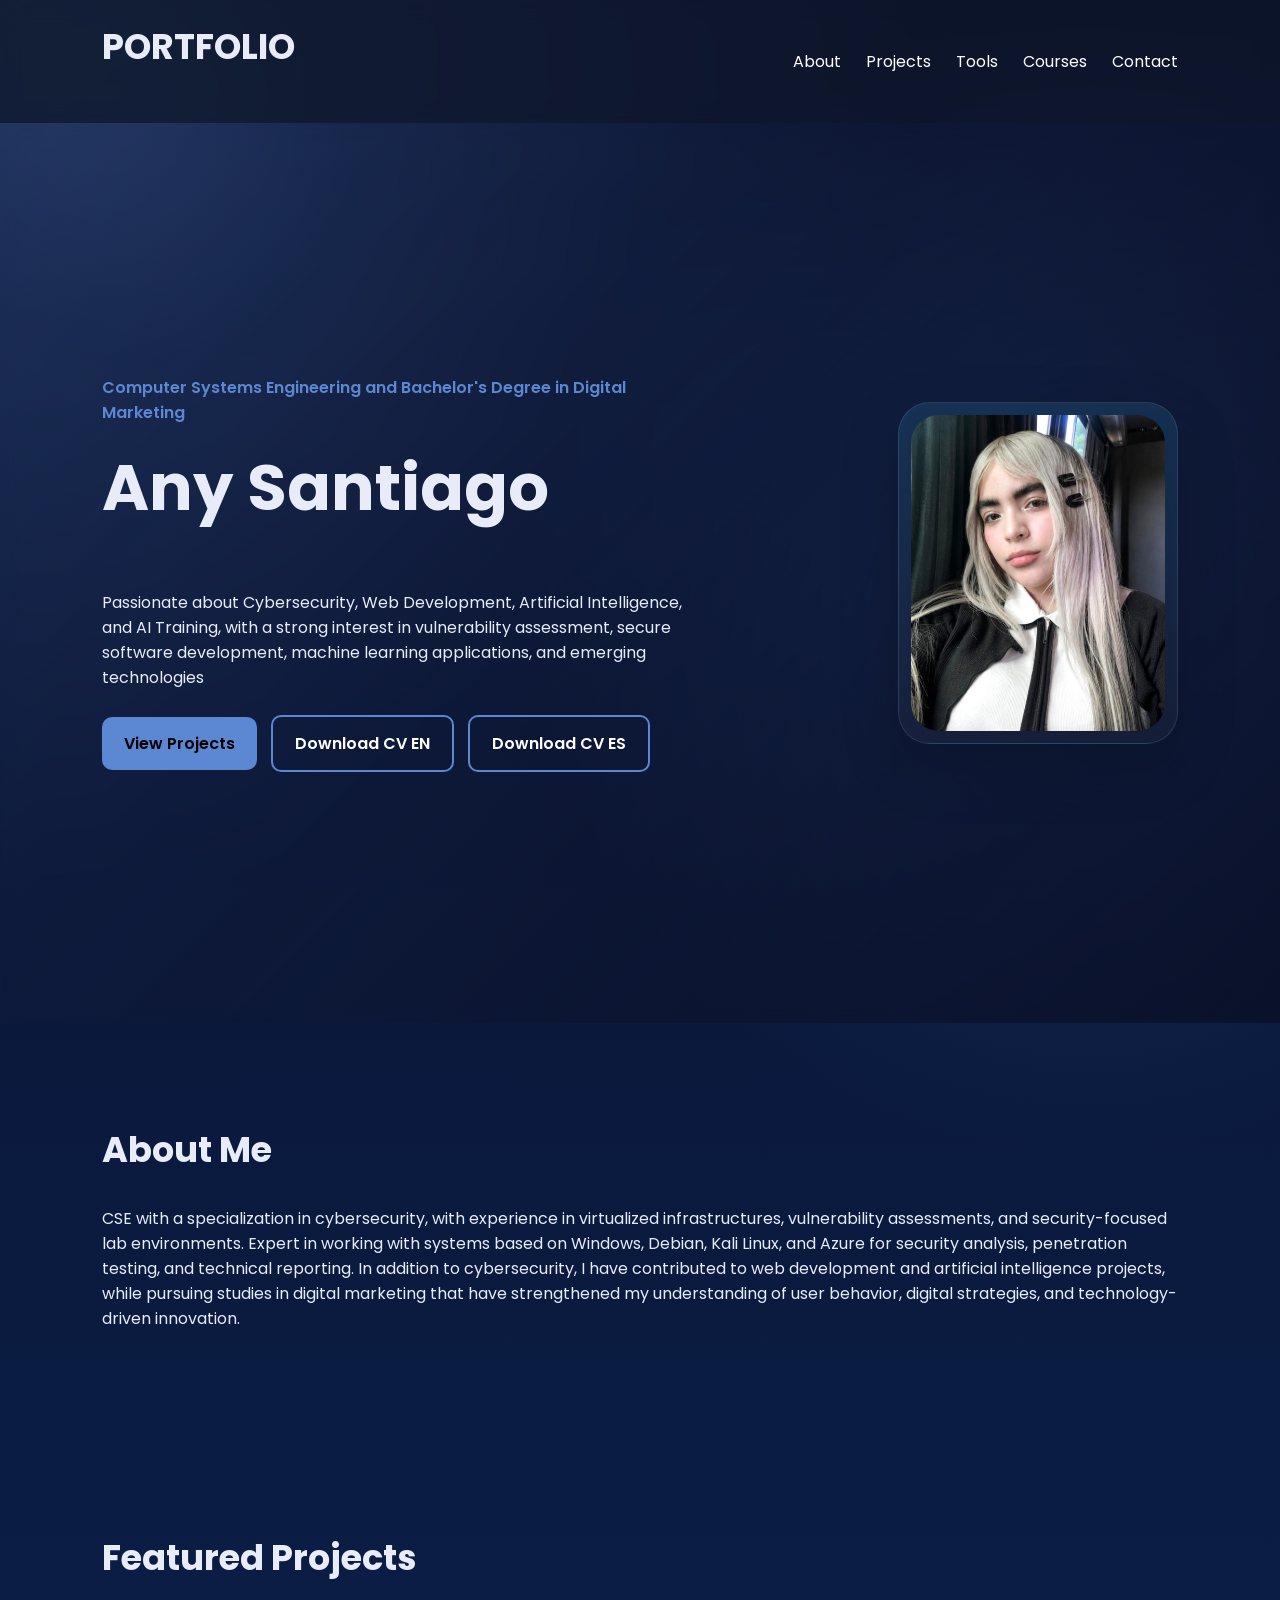
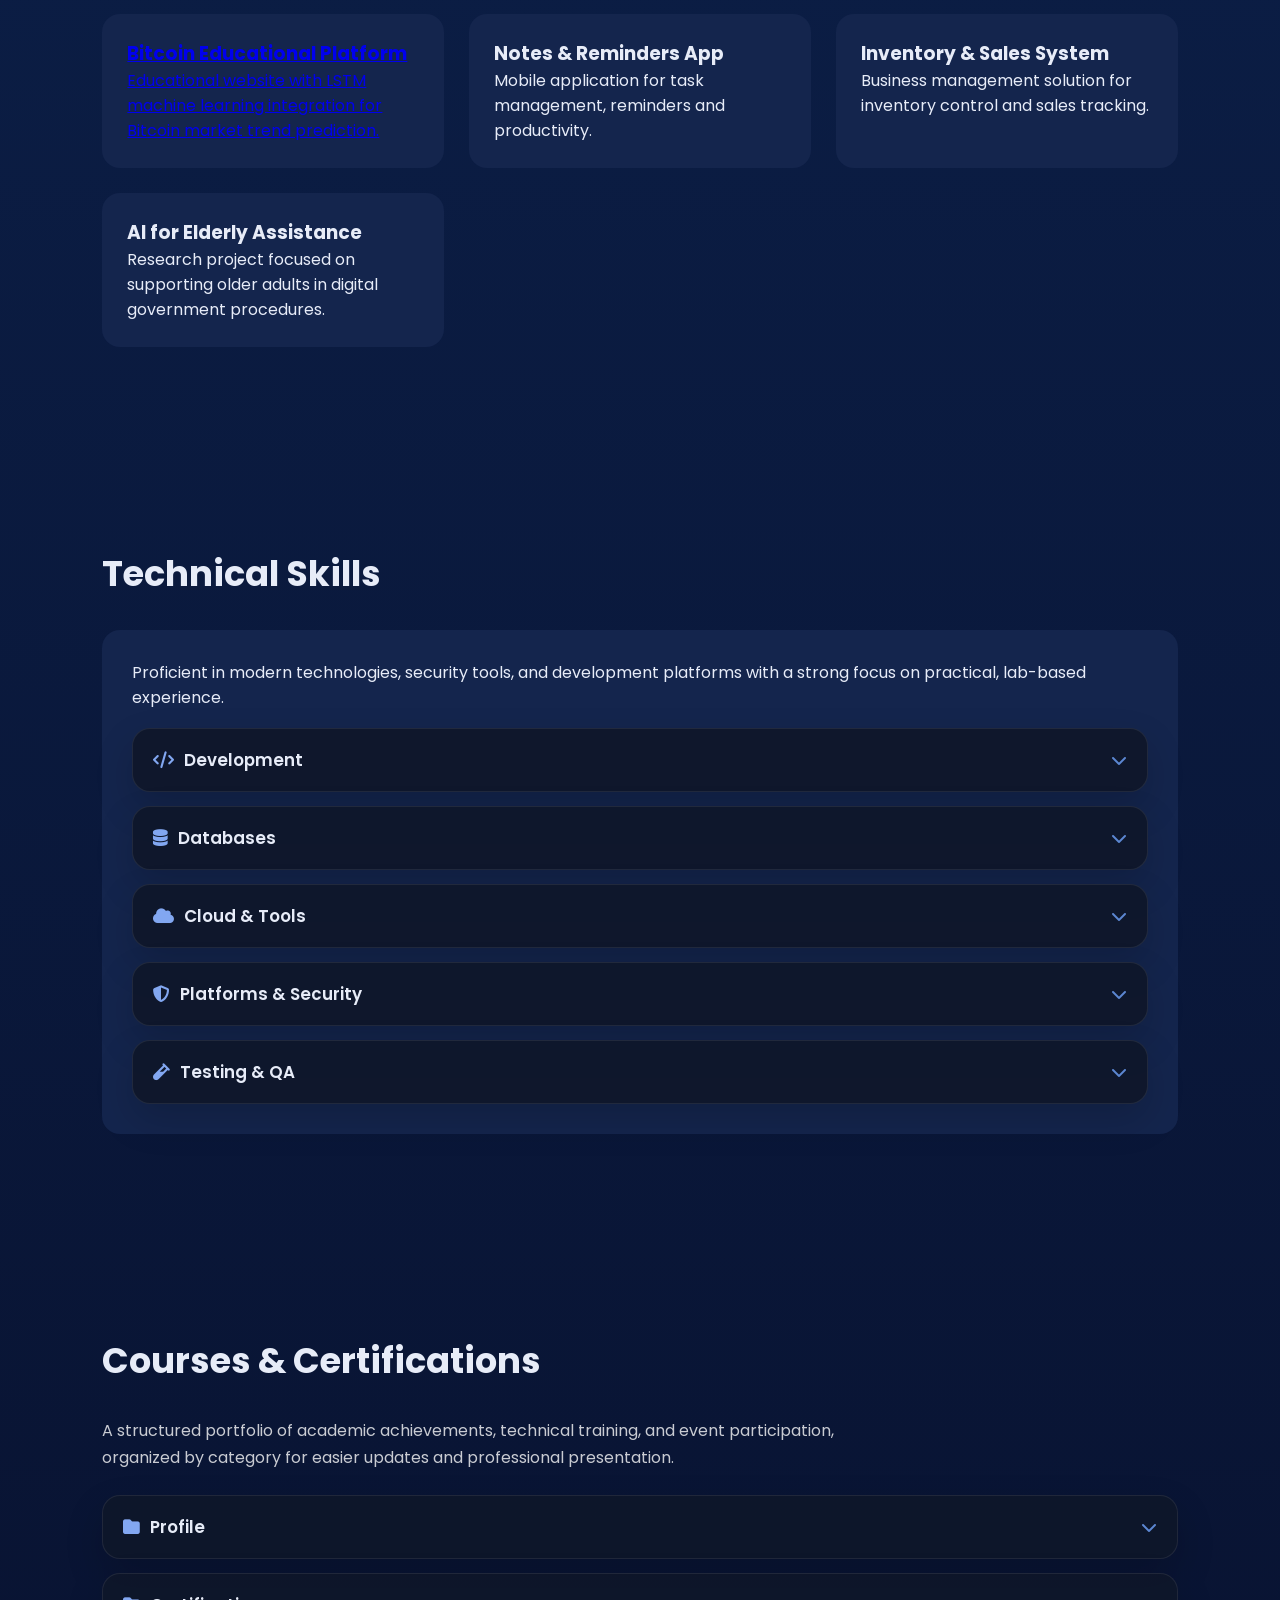
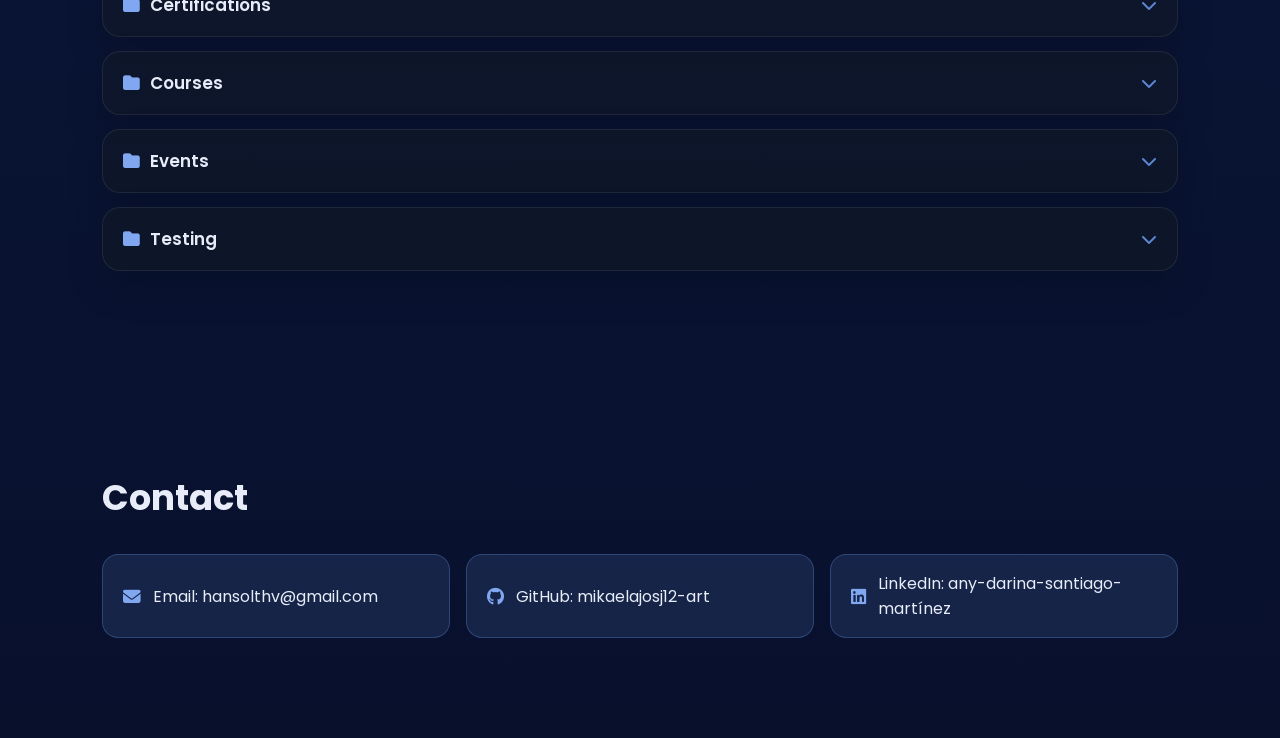
==== commit 8375fa99: "Add interactive accordions for tools and certificates" ====
--- a/index.html
+++ b/index.html
@@ -94,57 +94,96 @@
 Proficient in modern technologies, security tools, and development platforms with a strong focus on practical, lab-based experience.
 </p>
 
-<div class="skills-grid">
-<div class="skill-card">
-<h3>Development</h3>
-<div class="skill-pill"><i class="fab fa-java"></i>Java</div>
-<div class="skill-pill"><i class="fab fa-python"></i>Python</div>
-<div class="skill-pill"><i class="fab fa-js-square"></i>JavaScript</div>
-<div class="skill-pill"><i class="fab fa-html5"></i>HTML5</div>
-<div class="skill-pill"><i class="fab fa-css3-alt"></i>CSS3</div>
-<div class="skill-pill"><i class="fas fa-cloud"></i>REST APIs</div>
-<div class="skill-pill"><i class="fas fa-mobile-alt"></i>Responsive Design</div>
-<div class="skill-pill"><i class="fab fa-google"></i>Google Colab</div>
-<div class="skill-pill"><i class="fab fa-jupyter"></i>Jupyter Notebook</div>
-</div>
-<div class="skill-card">
-<h3>Databases</h3>
-<div class="skill-pill"><i class="fas fa-database"></i>SQL</div>
-<div class="skill-pill"><i class="fas fa-database"></i>MySQL</div>
-<div class="skill-pill"><i class="fas fa-database"></i>PostgreSQL</div>
-<div class="skill-pill"><i class="fas fa-database"></i>SQL Server</div>
-<div class="skill-pill"><i class="fas fa-server"></i>SSMS</div>
-<div class="skill-pill"><i class="fas fa-server"></i>XAMPP</div>
-</div>
-<div class="skill-card">
-<h3>Cloud & Tools</h3>
-<div class="skill-pill"><i class="fab fa-git-alt"></i>Git</div>
-<div class="skill-pill"><i class="fab fa-github"></i>GitHub</div>
-<div class="skill-pill"><i class="fas fa-laptop-code"></i>Visual Studio Code</div>
-<div class="skill-pill"><i class="fab fa-microsoft"></i>Azure</div>
-<div class="skill-pill"><i class="fab fa-docker"></i>Docker</div>
-<div class="skill-pill"><i class="fas fa-box"></i>VirtualBox</div>
-<div class="skill-pill"><i class="fas fa-server"></i>VMware</div>
-</div>
-<div class="skill-card">
-<h3>Platforms & Security</h3>
-<div class="skill-pill"><i class="fab fa-windows"></i>Windows</div>
-<div class="skill-pill"><i class="fab fa-linux"></i>Debian Linux</div>
-<div class="skill-pill"><i class="fab fa-linux"></i>Ubuntu</div>
-<div class="skill-pill"><i class="fab fa-linux"></i>Kali Linux</div>
-<div class="skill-pill"><i class="fas fa-search"></i>Nmap</div>
-<div class="skill-pill"><i class="fas fa-shield-alt"></i>Burp Suite</div>
-<div class="skill-pill"><i class="fas fa-bug"></i>Metasploit</div>
-<div class="skill-pill"><i class="fas fa-shield-virus"></i>OWASP ZAP</div>
-<div class="skill-pill"><i class="fas fa-shield-check"></i>OWASP Top 10</div>
-</div>
-<div class="skill-card">
-<h3>Testing & QA</h3>
-<div class="skill-pill"><i class="fas fa-vial"></i>Selenium</div>
-<div class="skill-pill"><i class="fas fa-ticket-alt"></i>Jira</div>
-<div class="skill-pill"><i class="fas fa-check-circle"></i>Mocha</div>
-<div class="skill-pill"><i class="fas fa-bug"></i>Cypress</div>
-<div class="skill-pill"><i class="fas fa-robot"></i>Playwright</div>
+<div class="accordion-stack">
+<div class="accordion-group">
+<button class="accordion-toggle" type="button" data-group="tools" data-target="tools-development" aria-expanded="false">
+<span class="accordion-title"><i class="fas fa-code"></i> Development</span>
+<i class="fas fa-chevron-down accordion-icon"></i>
+</button>
+<div class="accordion-panel" id="tools-development">
+<ul class="tool-list">
+<li><i class="fab fa-java"></i> Java</li>
+<li><i class="fab fa-python"></i> Python</li>
+<li><i class="fab fa-js-square"></i> JavaScript</li>
+<li><i class="fab fa-html5"></i> HTML5</li>
+<li><i class="fab fa-css3-alt"></i> CSS3</li>
+<li><i class="fas fa-cloud"></i> REST APIs</li>
+<li><i class="fas fa-mobile-alt"></i> Responsive Design</li>
+<li><i class="fab fa-google"></i> Google Colab</li>
+<li><i class="fab fa-jupyter"></i> Jupyter Notebook</li>
+</ul>
+</div>
+</div>
+
+<div class="accordion-group">
+<button class="accordion-toggle" type="button" data-group="tools" data-target="tools-databases" aria-expanded="false">
+<span class="accordion-title"><i class="fas fa-database"></i> Databases</span>
+<i class="fas fa-chevron-down accordion-icon"></i>
+</button>
+<div class="accordion-panel" id="tools-databases">
+<ul class="tool-list">
+<li><i class="fas fa-database"></i> SQL</li>
+<li><i class="fas fa-database"></i> MySQL</li>
+<li><i class="fas fa-database"></i> PostgreSQL</li>
+<li><i class="fas fa-database"></i> SQL Server</li>
+<li><i class="fas fa-server"></i> SSMS</li>
+<li><i class="fas fa-server"></i> XAMPP</li>
+</ul>
+</div>
+</div>
+
+<div class="accordion-group">
+<button class="accordion-toggle" type="button" data-group="tools" data-target="tools-cloud" aria-expanded="false">
+<span class="accordion-title"><i class="fas fa-cloud"></i> Cloud & Tools</span>
+<i class="fas fa-chevron-down accordion-icon"></i>
+</button>
+<div class="accordion-panel" id="tools-cloud">
+<ul class="tool-list">
+<li><i class="fab fa-git-alt"></i> Git</li>
+<li><i class="fab fa-github"></i> GitHub</li>
+<li><i class="fas fa-laptop-code"></i> Visual Studio Code</li>
+<li><i class="fab fa-microsoft"></i> Azure</li>
+<li><i class="fab fa-docker"></i> Docker</li>
+<li><i class="fas fa-box"></i> VirtualBox</li>
+<li><i class="fas fa-server"></i> VMware</li>
+</ul>
+</div>
+</div>
+
+<div class="accordion-group">
+<button class="accordion-toggle" type="button" data-group="tools" data-target="tools-security" aria-expanded="false">
+<span class="accordion-title"><i class="fas fa-shield-alt"></i> Platforms & Security</span>
+<i class="fas fa-chevron-down accordion-icon"></i>
+</button>
+<div class="accordion-panel" id="tools-security">
+<ul class="tool-list">
+<li><i class="fab fa-windows"></i> Windows</li>
+<li><i class="fab fa-linux"></i> Debian Linux</li>
+<li><i class="fab fa-linux"></i> Ubuntu</li>
+<li><i class="fab fa-linux"></i> Kali Linux</li>
+<li><i class="fas fa-search"></i> Nmap</li>
+<li><i class="fas fa-shield-alt"></i> Burp Suite</li>
+<li><i class="fas fa-bug"></i> Metasploit</li>
+<li><i class="fas fa-shield-virus"></i> OWASP ZAP</li>
+<li><i class="fas fa-shield-check"></i> OWASP Top 10</li>
+</ul>
+</div>
+</div>
+
+<div class="accordion-group">
+<button class="accordion-toggle" type="button" data-group="tools" data-target="tools-testing" aria-expanded="false">
+<span class="accordion-title"><i class="fas fa-vial"></i> Testing & QA</span>
+<i class="fas fa-chevron-down accordion-icon"></i>
+</button>
+<div class="accordion-panel" id="tools-testing">
+<ul class="tool-list">
+<li><i class="fas fa-vial"></i> Selenium</li>
+<li><i class="fas fa-ticket-alt"></i> Jira</li>
+<li><i class="fas fa-check-circle"></i> Mocha</li>
+<li><i class="fas fa-bug"></i> Cypress</li>
+<li><i class="fas fa-robot"></i> Playwright</li>
+</ul>
+</div>
 </div>
 </div>
 </div>
@@ -156,8 +195,13 @@
 A structured portfolio of academic achievements, technical training, and event participation, organized by category for easier updates and professional presentation.
 </p>
 
-<div class="cert-section">
-<h3>Professional & Technical</h3>
+<div class="accordion-stack">
+<div class="accordion-group">
+<button class="accordion-toggle" type="button" data-group="certificates" data-target="cert-profile" aria-expanded="false">
+<span class="accordion-title"><i class="fas fa-folder"></i> Profile</span>
+<i class="fas fa-chevron-down accordion-icon"></i>
+</button>
+<div class="accordion-panel" id="cert-profile">
 <div class="courses-grid">
 <div class="course-card">
 <div class="course-preview-wrap">
@@ -172,6 +216,17 @@
 <h3>Any Darina Santiago Martínez</h3>
 <p>Professional portfolio summary document.</p>
 </div>
+</div>
+</div>
+</div>
+
+<div class="accordion-group">
+<button class="accordion-toggle" type="button" data-group="certificates" data-target="cert-professional" aria-expanded="false">
+<span class="accordion-title"><i class="fas fa-folder"></i> Certifications</span>
+<i class="fas fa-chevron-down accordion-icon"></i>
+</button>
+<div class="accordion-panel" id="cert-professional">
+<div class="courses-grid">
 <div class="course-card">
 <div class="course-preview-wrap">
 <div class="course-preview"><span>Preview</span></div>
@@ -200,9 +255,14 @@
 </div>
 </div>
 </div>
-
-<div class="cert-section">
-<h3>Academic & Digital Learning</h3>
+</div>
+
+<div class="accordion-group">
+<button class="accordion-toggle" type="button" data-group="certificates" data-target="cert-courses" aria-expanded="false">
+<span class="accordion-title"><i class="fas fa-folder"></i> Courses</span>
+<i class="fas fa-chevron-down accordion-icon"></i>
+</button>
+<div class="accordion-panel" id="cert-courses">
 <div class="courses-grid">
 <div class="course-card">
 <div class="course-preview-wrap">
@@ -323,9 +383,14 @@
 </div>
 </div>
 </div>
-
-<div class="cert-section">
-<h3>Events & Community Participation</h3>
+</div>
+
+<div class="accordion-group">
+<button class="accordion-toggle" type="button" data-group="certificates" data-target="cert-events" aria-expanded="false">
+<span class="accordion-title"><i class="fas fa-folder"></i> Events</span>
+<i class="fas fa-chevron-down accordion-icon"></i>
+</button>
+<div class="accordion-panel" id="cert-events">
 <div class="courses-grid">
 <div class="course-card">
 <div class="course-preview-wrap">
@@ -355,9 +420,14 @@
 </div>
 </div>
 </div>
-
-<div class="cert-section">
-<h3>Testing & Automation</h3>
+</div>
+
+<div class="accordion-group">
+<button class="accordion-toggle" type="button" data-group="certificates" data-target="cert-testing" aria-expanded="false">
+<span class="accordion-title"><i class="fas fa-folder"></i> Testing</span>
+<i class="fas fa-chevron-down accordion-icon"></i>
+</button>
+<div class="accordion-panel" id="cert-testing">
 <div class="courses-grid">
 <div class="course-card">
 <div class="course-preview-wrap">
@@ -436,6 +506,8 @@
 </div>
 <h3>Agents</h3>
 <p>Reference material related to automation workflows and AI-assisted testing concepts.</p>
+</div>
+</div>
 </div>
 </div>
 </div>
--- a/files/advanced_styles.css
+++ b/files/advanced_styles.css
@@ -388,6 +388,97 @@
 border:1px solid rgba(92,135,210,.35);
 }
 
+.accordion-stack{
+display:grid;
+gap:14px;
+margin-top:18px;
+}
+
+.accordion-group{
+background:rgba(15,23,42,.9);
+border:1px solid rgba(255,255,255,.08);
+border-radius:18px;
+overflow:hidden;
+box-shadow:0 16px 38px rgba(0,0,0,.16);
+}
+
+.accordion-toggle{
+width:100%;
+display:flex;
+align-items:center;
+justify-content:space-between;
+background:transparent;
+border:none;
+color:var(--text);
+padding:18px 20px;
+font:inherit;
+cursor:pointer;
+text-align:left;
+transition:background .2s ease;
+}
+
+.accordion-toggle:hover{
+background:rgba(92,135,210,.12);
+}
+
+.accordion-title{
+display:flex;
+align-items:center;
+gap:10px;
+font-size:1.05rem;
+font-weight:600;
+}
+
+.accordion-title i{
+color:var(--accent-2);
+font-size:1.05rem;
+}
+
+.accordion-icon{
+color:var(--accent);
+transition:transform .3s ease;
+}
+
+.accordion-group.active .accordion-icon{
+transform:rotate(180deg);
+}
+
+.accordion-panel{
+max-height:0;
+overflow:hidden;
+padding:0 20px;
+transition:max-height .35s ease, padding .35s ease;
+}
+
+.accordion-panel.active{
+max-height:2200px;
+padding:0 20px 20px;
+}
+
+.tool-list{
+list-style:none;
+display:grid;
+gap:10px;
+padding:0;
+margin:0;
+}
+
+.tool-list li{
+display:flex;
+align-items:center;
+gap:10px;
+padding:10px 12px;
+background:rgba(92,135,210,.12);
+border:1px solid rgba(92,135,210,.24);
+border-radius:12px;
+color:var(--text);
+}
+
+.tool-list li i{
+color:var(--accent);
+font-size:1rem;
+}
+
 .reveal{
 opacity:0;
 transform:translateY(40px);
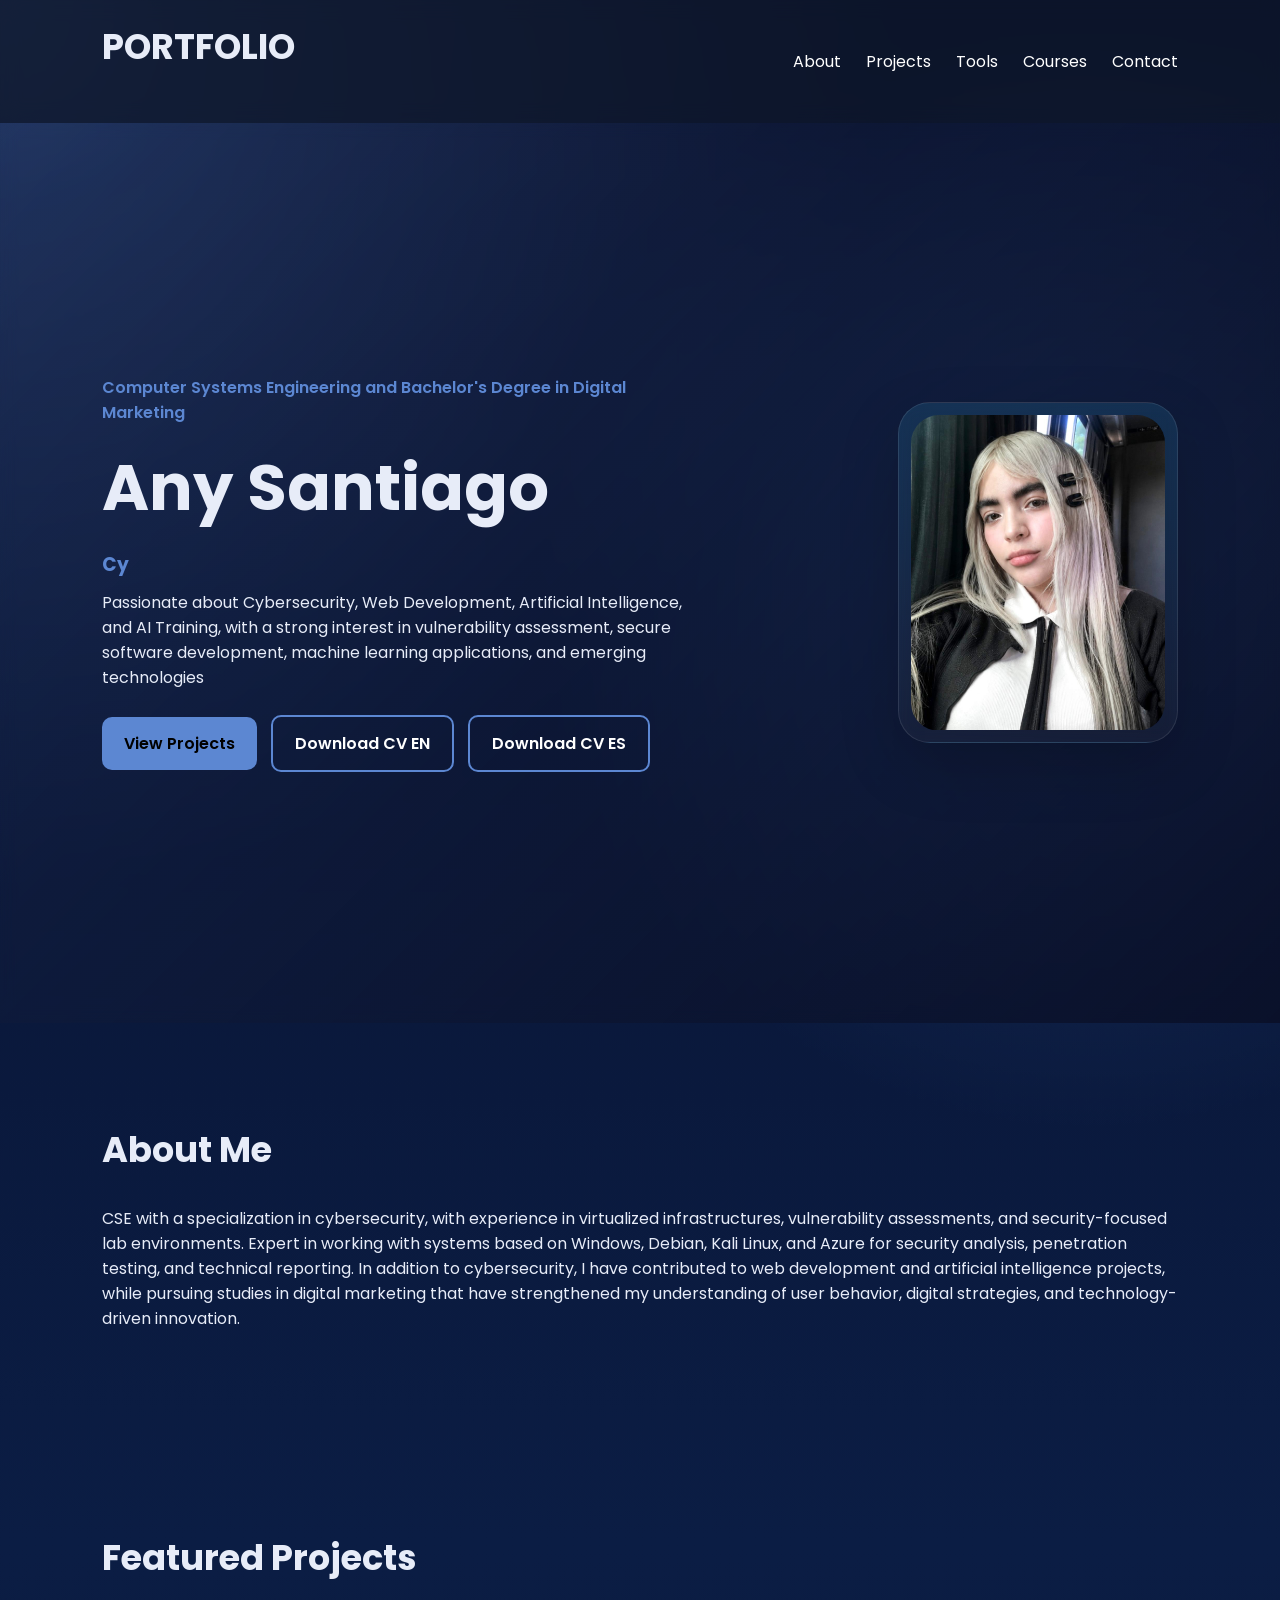
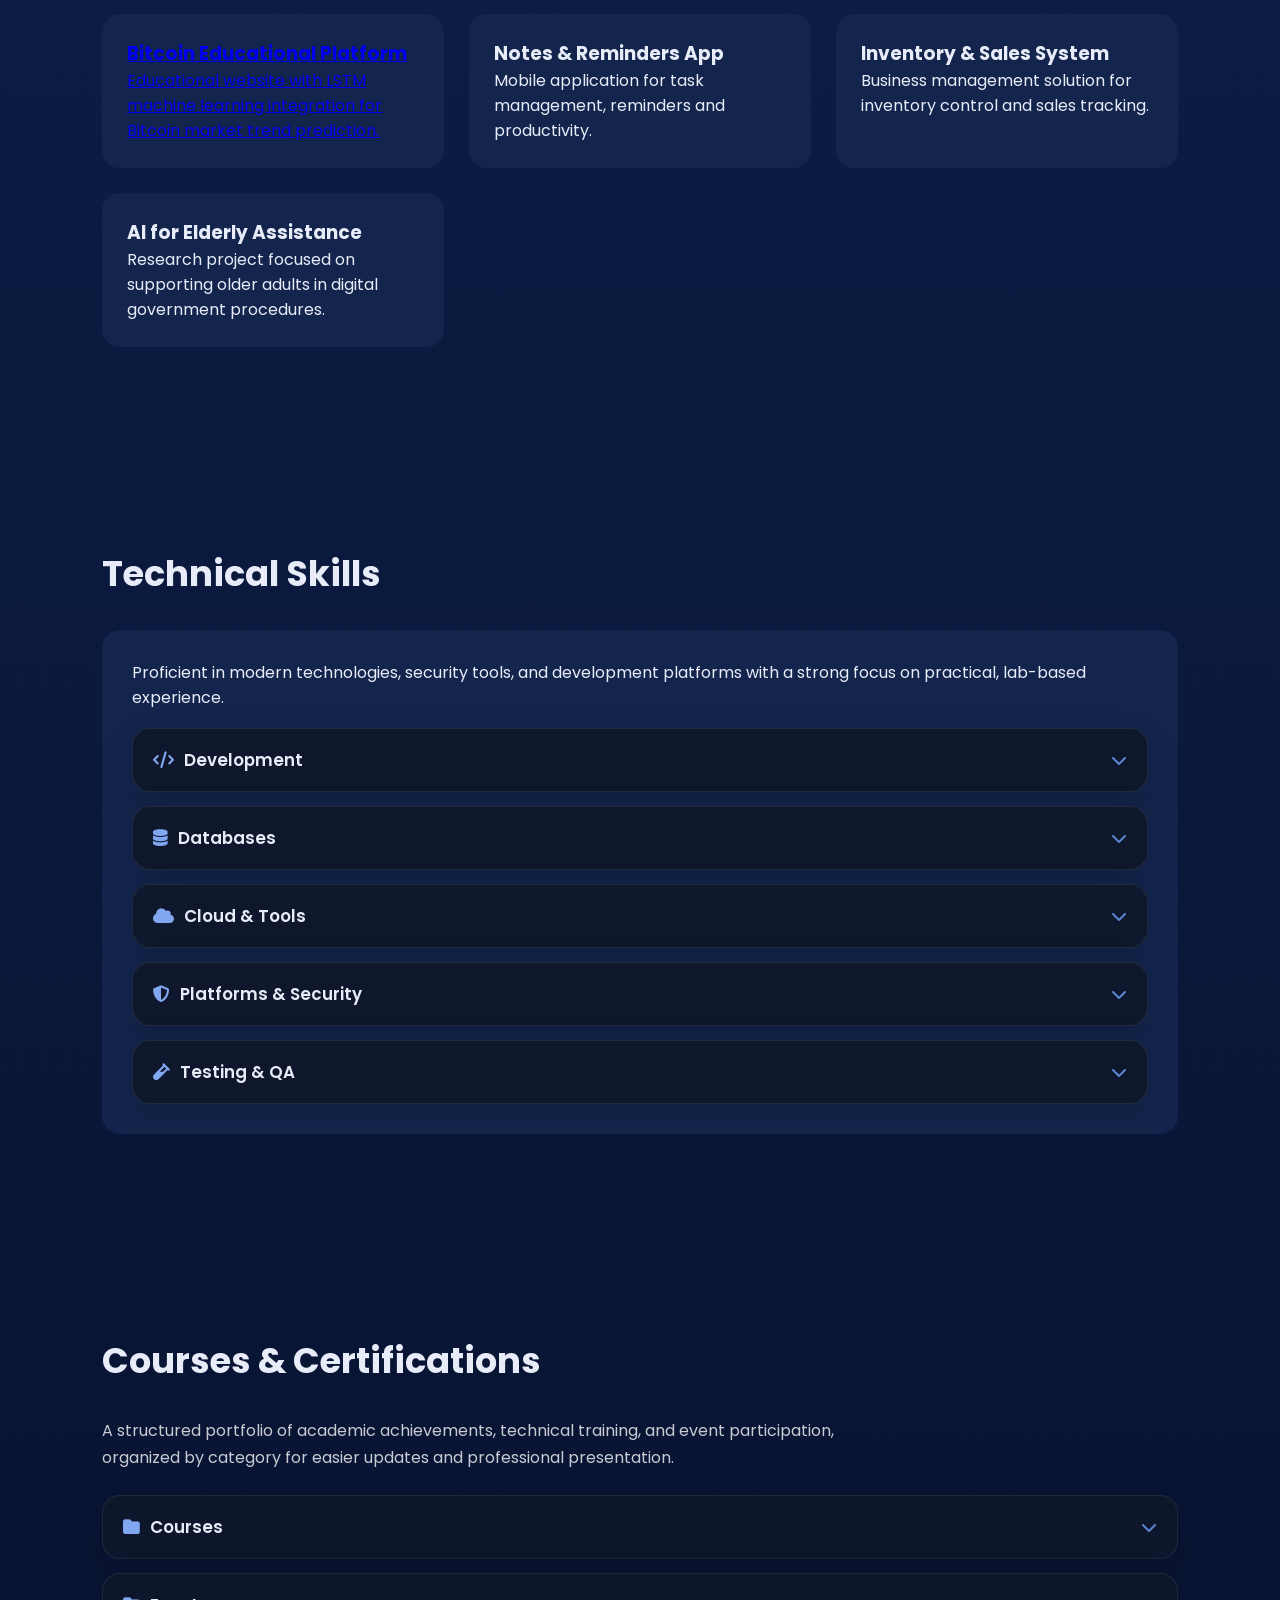
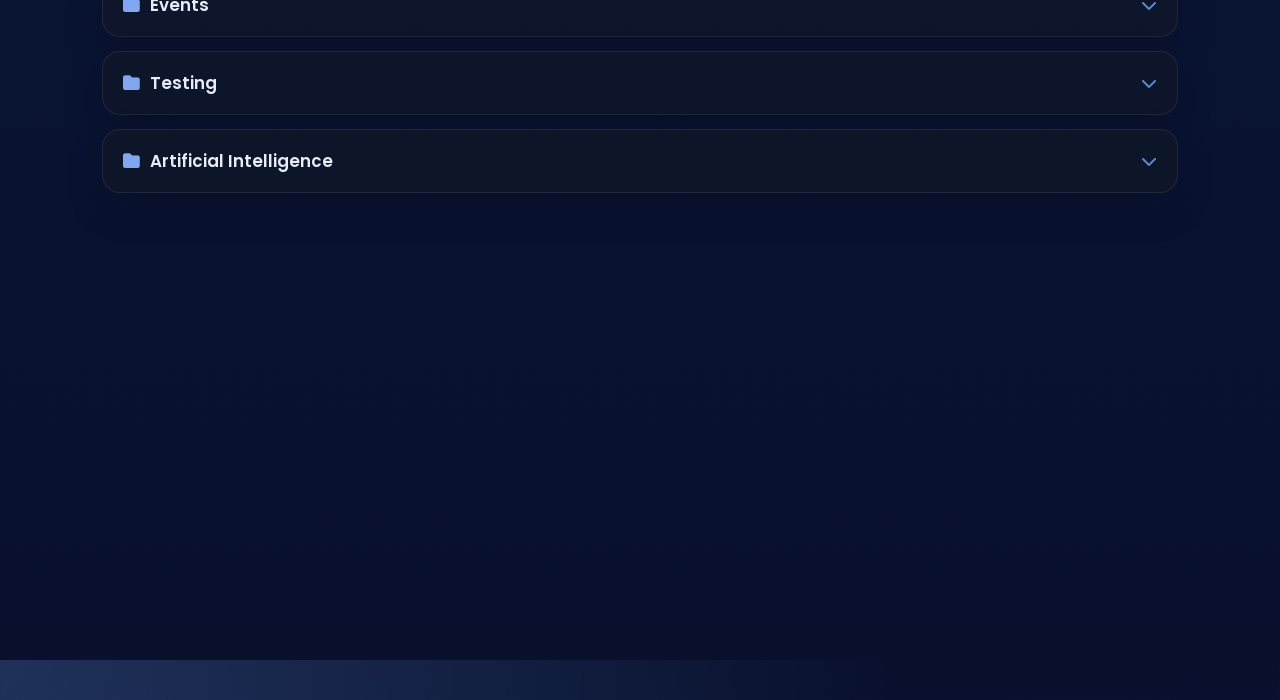
==== commit e0cb3284: "Align certificate accordion links with current folders" ====
--- a/index.html
+++ b/index.html
@@ -197,41 +197,158 @@
 
 <div class="accordion-stack">
 <div class="accordion-group">
-<button class="accordion-toggle" type="button" data-group="certificates" data-target="cert-profile" aria-expanded="false">
-<span class="accordion-title"><i class="fas fa-folder"></i> Profile</span>
-<i class="fas fa-chevron-down accordion-icon"></i>
-</button>
-<div class="accordion-panel" id="cert-profile">
+<button class="accordion-toggle" type="button" data-group="certificates" data-target="cert-courses" aria-expanded="false">
+<span class="accordion-title"><i class="fas fa-folder"></i> Courses</span>
+<i class="fas fa-chevron-down accordion-icon"></i>
+</button>
+<div class="accordion-panel" id="cert-courses">
 <div class="courses-grid">
 <div class="course-card">
 <div class="course-preview-wrap">
 <div class="course-preview"><span>Preview</span></div>
 <div class="course-preview-overlay">
-<object data="Courses_Certifications/profile/Any Darina Santiago Martínez.pdf#toolbar=0" type="application/pdf" class="preview-file">PDF preview</object>
-</div>
-</div>
-<div class="course-meta">
-<span class="cert-badge">Portfolio</span>
-</div>
-<h3>Any Darina Santiago Martínez</h3>
-<p>Professional portfolio summary document.</p>
-</div>
-</div>
-</div>
-</div>
-
-<div class="accordion-group">
-<button class="accordion-toggle" type="button" data-group="certificates" data-target="cert-professional" aria-expanded="false">
-<span class="accordion-title"><i class="fas fa-folder"></i> Certifications</span>
-<i class="fas fa-chevron-down accordion-icon"></i>
-</button>
-<div class="accordion-panel" id="cert-professional">
+<object data="Courses_Certifications/Courses/B324_1_statement.pdf#toolbar=0" type="application/pdf" class="preview-file">PDF preview</object>
+</div>
+</div>
+<div class="course-meta">
+<span class="cert-badge">Course</span>
+</div>
+<h3>Social Marketing</h3>
+<p>Statement of participation for the OpenLearn Social Marketing course.</p>
+</div>
+<div class="course-card">
+<div class="course-preview-wrap">
+<div class="course-preview"><span>Preview</span></div>
+<div class="course-preview-overlay">
+<object data="Courses_Certifications/Courses/B825_1_statement.pdf#toolbar=0" type="application/pdf" class="preview-file">PDF preview</object>
+</div>
+</div>
+<div class="course-meta">
+<span class="cert-badge">Course</span>
+</div>
+<h3>Marketing Communications as a Strategic Function</h3>
+<p>Statement of participation for the OpenLearn marketing communications course.</p>
+</div>
+<div class="course-card">
+<div class="course-preview-wrap">
+<div class="course-preview"><span>Preview</span></div>
+<div class="course-preview-overlay">
+<object data="Courses_Certifications/Courses/M269_1_statement.pdf#toolbar=0" type="application/pdf" class="preview-file">PDF preview</object>
+</div>
+</div>
+<div class="course-meta">
+<span class="cert-badge">Course</span>
+</div>
+<h3>Introduction to Computational Thinking</h3>
+<p>Statement of participation for the OpenLearn computational thinking course.</p>
+</div>
+<div class="course-card">
+<div class="course-preview-wrap">
+<div class="course-preview"><span>Preview</span></div>
+<div class="course-preview-overlay">
+<object data="Courses_Certifications/Courses/M366_1_statement.pdf#toolbar=0" type="application/pdf" class="preview-file">PDF preview</object>
+</div>
+</div>
+<div class="course-meta">
+<span class="cert-badge">Course</span>
+</div>
+<h3>Machines, Minds and Computers</h3>
+<p>Statement of participation for the OpenLearn machines and intelligence course.</p>
+</div>
+<div class="course-card">
+<div class="course-preview-wrap">
+<div class="course-preview"><span>Preview</span></div>
+<div class="course-preview-overlay">
+<object data="Courses_Certifications/Courses/M814_1_statement.pdf#toolbar=0" type="application/pdf" class="preview-file">PDF preview</object>
+</div>
+</div>
+<div class="course-meta">
+<span class="cert-badge">Course</span>
+</div>
+<h3>Software and the Law</h3>
+<p>Statement of participation for the OpenLearn software and legal frameworks course.</p>
+</div>
+<div class="course-card">
+<div class="course-preview-wrap">
+<div class="course-preview"><span>Preview</span></div>
+<div class="course-preview-overlay">
+<object data="Courses_Certifications/Courses/T306_2_statement.pdf#toolbar=0" type="application/pdf" class="preview-file">PDF preview</object>
+</div>
+</div>
+<div class="course-meta">
+<span class="cert-badge">Course</span>
+</div>
+<h3>Managing Complexity: A Systems Approach – Introduction</h3>
+<p>Statement of participation for the OpenLearn systems thinking course.</p>
+</div>
+<div class="course-card">
+<div class="course-preview-wrap">
+<div class="course-preview"><span>Preview</span></div>
+<div class="course-preview-overlay">
+<object data="Courses_Certifications/Courses/T823_1_statement.pdf#toolbar=0" type="application/pdf" class="preview-file">PDF preview</object>
+</div>
+</div>
+<div class="course-meta">
+<span class="cert-badge">Course</span>
+</div>
+<h3>Network Security</h3>
+<p>Statement of participation for the OpenLearn network security course.</p>
+</div>
+<div class="course-card">
+<div class="course-preview-wrap">
+<div class="course-preview"><span>Preview</span></div>
+<div class="course-preview-overlay">
+<object data="Courses_Certifications/Courses/TM112_1_statement.pdf#toolbar=0" type="application/pdf" class="preview-file">PDF preview</object>
+</div>
+</div>
+<div class="course-meta">
+<span class="cert-badge">Course</span>
+</div>
+<h3>Introducing Computing and IT</h3>
+<p>Statement of participation for the OpenLearn computing and IT introduction course.</p>
+</div>
+<div class="course-card">
+<div class="course-preview-wrap">
+<div class="course-preview"><span>Preview</span></div>
+<div class="course-preview-overlay">
+<object data="Courses_Certifications/Courses/TT284_1_statement.pdf#toolbar=0" type="application/pdf" class="preview-file">PDF preview</object>
+</div>
+</div>
+<div class="course-meta">
+<span class="cert-badge">Course</span>
+</div>
+<h3>An Introduction to Web Applications Architecture</h3>
+<p>Statement of participation for the OpenLearn web applications architecture course.</p>
+</div>
+</div>
+</div>
+</div>
+
+<div class="accordion-group">
+<button class="accordion-toggle" type="button" data-group="certificates" data-target="cert-events" aria-expanded="false">
+<span class="accordion-title"><i class="fas fa-folder"></i> Events</span>
+<i class="fas fa-chevron-down accordion-icon"></i>
+</button>
+<div class="accordion-panel" id="cert-events">
 <div class="courses-grid">
 <div class="course-card">
 <div class="course-preview-wrap">
 <div class="course-preview"><span>Preview</span></div>
 <div class="course-preview-overlay">
-<object data="Courses_Certifications/certifications/certificado.pdf#toolbar=0" type="application/pdf" class="preview-file">PDF preview</object>
+<object data="Courses_Certifications/Events/First Colloquium on Human Flourishing.pdf#toolbar=0" type="application/pdf" class="preview-file">PDF preview</object>
+</div>
+</div>
+<div class="course-meta">
+<span class="cert-badge">Event</span>
+</div>
+<h3>First Colloquium on Human Flourishing</h3>
+<p>Participation certificate for the emotional wellbeing colloquium.</p>
+</div>
+<div class="course-card">
+<div class="course-preview-wrap">
+<div class="course-preview"><span>Preview</span></div>
+<div class="course-preview-overlay">
+<object data="Courses_Certifications/Events/Participation in Hackaton Talent Land.pdf#toolbar=0" type="application/pdf" class="preview-file">PDF preview</object>
 </div>
 </div>
 <div class="course-meta">
@@ -244,172 +361,7 @@
 <div class="course-preview-wrap">
 <div class="course-preview"><span>Preview</span></div>
 <div class="course-preview-overlay">
-<object data="Courses_Certifications/certifications/UC-ad635b26-1101-405a-8803-138787070504.pdf#toolbar=0" type="application/pdf" class="preview-file">PDF preview</object>
-</div>
-</div>
-<div class="course-meta">
-<span class="cert-badge">Certification</span>
-</div>
-<h3>UC Verified Certificate</h3>
-<p>Verified certificate from UC (ID ad635b26-1101-405a-8803-138787070504).</p>
-</div>
-</div>
-</div>
-</div>
-
-<div class="accordion-group">
-<button class="accordion-toggle" type="button" data-group="certificates" data-target="cert-courses" aria-expanded="false">
-<span class="accordion-title"><i class="fas fa-folder"></i> Courses</span>
-<i class="fas fa-chevron-down accordion-icon"></i>
-</button>
-<div class="accordion-panel" id="cert-courses">
-<div class="courses-grid">
-<div class="course-card">
-<div class="course-preview-wrap">
-<div class="course-preview"><span>Preview</span></div>
-<div class="course-preview-overlay">
-<object data="Courses_Certifications/courses/B324_1_statement.pdf#toolbar=0" type="application/pdf" class="preview-file">PDF preview</object>
-</div>
-</div>
-<div class="course-meta">
-<span class="cert-badge">Course</span>
-</div>
-<h3>Social Marketing</h3>
-<p>Statement of participation for the OpenLearn Social Marketing course.</p>
-</div>
-<div class="course-card">
-<div class="course-preview-wrap">
-<div class="course-preview"><span>Preview</span></div>
-<div class="course-preview-overlay">
-<object data="Courses_Certifications/courses/B825_1_statement.pdf#toolbar=0" type="application/pdf" class="preview-file">PDF preview</object>
-</div>
-</div>
-<div class="course-meta">
-<span class="cert-badge">Course</span>
-</div>
-<h3>Marketing Communications as a Strategic Function</h3>
-<p>Statement of participation for the OpenLearn marketing communications course.</p>
-</div>
-<div class="course-card">
-<div class="course-preview-wrap">
-<div class="course-preview"><span>Preview</span></div>
-<div class="course-preview-overlay">
-<object data="Courses_Certifications/courses/M269_1_statement.pdf#toolbar=0" type="application/pdf" class="preview-file">PDF preview</object>
-</div>
-</div>
-<div class="course-meta">
-<span class="cert-badge">Course</span>
-</div>
-<h3>Introduction to Computational Thinking</h3>
-<p>Statement of participation for the OpenLearn computational thinking course.</p>
-</div>
-<div class="course-card">
-<div class="course-preview-wrap">
-<div class="course-preview"><span>Preview</span></div>
-<div class="course-preview-overlay">
-<object data="Courses_Certifications/courses/M366_1_statement.pdf#toolbar=0" type="application/pdf" class="preview-file">PDF preview</object>
-</div>
-</div>
-<div class="course-meta">
-<span class="cert-badge">Course</span>
-</div>
-<h3>Machines, Minds and Computers</h3>
-<p>Statement of participation for the OpenLearn machines and intelligence course.</p>
-</div>
-<div class="course-card">
-<div class="course-preview-wrap">
-<div class="course-preview"><span>Preview</span></div>
-<div class="course-preview-overlay">
-<object data="Courses_Certifications/courses/M814_1_statement.pdf#toolbar=0" type="application/pdf" class="preview-file">PDF preview</object>
-</div>
-</div>
-<div class="course-meta">
-<span class="cert-badge">Course</span>
-</div>
-<h3>Software and the Law</h3>
-<p>Statement of participation for the OpenLearn software and legal frameworks course.</p>
-</div>
-<div class="course-card">
-<div class="course-preview-wrap">
-<div class="course-preview"><span>Preview</span></div>
-<div class="course-preview-overlay">
-<object data="Courses_Certifications/courses/T306_2_statement.pdf#toolbar=0" type="application/pdf" class="preview-file">PDF preview</object>
-</div>
-</div>
-<div class="course-meta">
-<span class="cert-badge">Course</span>
-</div>
-<h3>Managing Complexity: A Systems Approach – Introduction</h3>
-<p>Statement of participation for the OpenLearn systems thinking course.</p>
-</div>
-<div class="course-card">
-<div class="course-preview-wrap">
-<div class="course-preview"><span>Preview</span></div>
-<div class="course-preview-overlay">
-<object data="Courses_Certifications/courses/T823_1_statement.pdf#toolbar=0" type="application/pdf" class="preview-file">PDF preview</object>
-</div>
-</div>
-<div class="course-meta">
-<span class="cert-badge">Course</span>
-</div>
-<h3>Network Security</h3>
-<p>Statement of participation for the OpenLearn network security course.</p>
-</div>
-<div class="course-card">
-<div class="course-preview-wrap">
-<div class="course-preview"><span>Preview</span></div>
-<div class="course-preview-overlay">
-<object data="Courses_Certifications/courses/TM112_1_statement.pdf#toolbar=0" type="application/pdf" class="preview-file">PDF preview</object>
-</div>
-</div>
-<div class="course-meta">
-<span class="cert-badge">Course</span>
-</div>
-<h3>Introducing Computing and IT</h3>
-<p>Statement of participation for the OpenLearn computing and IT introduction course.</p>
-</div>
-<div class="course-card">
-<div class="course-preview-wrap">
-<div class="course-preview"><span>Preview</span></div>
-<div class="course-preview-overlay">
-<object data="Courses_Certifications/courses/TT284_1_statement.pdf#toolbar=0" type="application/pdf" class="preview-file">PDF preview</object>
-</div>
-</div>
-<div class="course-meta">
-<span class="cert-badge">Course</span>
-</div>
-<h3>An Introduction to Web Applications Architecture</h3>
-<p>Statement of participation for the OpenLearn web applications architecture course.</p>
-</div>
-</div>
-</div>
-</div>
-
-<div class="accordion-group">
-<button class="accordion-toggle" type="button" data-group="certificates" data-target="cert-events" aria-expanded="false">
-<span class="accordion-title"><i class="fas fa-folder"></i> Events</span>
-<i class="fas fa-chevron-down accordion-icon"></i>
-</button>
-<div class="accordion-panel" id="cert-events">
-<div class="courses-grid">
-<div class="course-card">
-<div class="course-preview-wrap">
-<div class="course-preview"><span>Preview</span></div>
-<div class="course-preview-overlay">
-<object data="Courses_Certifications/events/Primer_Coloquio_sobre_Florecimiento_Humano__El_bienestar_emocional_en_la_sociedad_moderna..pdf#toolbar=0" type="application/pdf" class="preview-file">PDF preview</object>
-</div>
-</div>
-<div class="course-meta">
-<span class="cert-badge">Event</span>
-</div>
-<h3>First Colloquium on Human Flourishing</h3>
-<p>Participation certificate for the emotional wellbeing colloquium.</p>
-</div>
-<div class="course-card">
-<div class="course-preview-wrap">
-<div class="course-preview"><span>Preview</span></div>
-<div class="course-preview-overlay">
-<object data="Courses_Certifications/events/SEXTA_CHARLA_DE_EMPLEABILIDAD_COMPUTRABAJO-UVEG__br__br__Purísima_del_Rincón,_Guanajuato__25_de_Noviembre_de_2025.pdf#toolbar=0" type="application/pdf" class="preview-file">PDF preview</object>
+<object data="Courses_Certifications/Events/Sixth COMPUTRABAJO-UVEG Employability Seminar.pdf#toolbar=0" type="application/pdf" class="preview-file">PDF preview</object>
 </div>
 </div>
 <div class="course-meta">
@@ -433,7 +385,7 @@
 <div class="course-preview-wrap">
 <div class="course-preview"><span>Preview</span></div>
 <div class="course-preview-overlay">
-<object data="Courses_Certifications/testing/Advanced Playwright.pdf#toolbar=0" type="application/pdf" class="preview-file">PDF preview</object>
+<object data="Courses_Certifications/Testing/Advanced Playwright.pdf#toolbar=0" type="application/pdf" class="preview-file">PDF preview</object>
 </div>
 </div>
 <div class="course-meta">
@@ -446,7 +398,7 @@
 <div class="course-preview-wrap">
 <div class="course-preview"><span>Preview</span></div>
 <div class="course-preview-overlay">
-<object data="Courses_Certifications/testing/Introduction to Cypress.pdf#toolbar=0" type="application/pdf" class="preview-file">PDF preview</object>
+<object data="Courses_Certifications/Testing/Introduction to Cypress.pdf#toolbar=0" type="application/pdf" class="preview-file">PDF preview</object>
 </div>
 </div>
 <div class="course-meta">
@@ -459,7 +411,7 @@
 <div class="course-preview-wrap">
 <div class="course-preview"><span>Preview</span></div>
 <div class="course-preview-overlay">
-<object data="Courses_Certifications/testing/Introduction to Playwright.pdf#toolbar=0" type="application/pdf" class="preview-file">PDF preview</object>
+<object data="Courses_Certifications/Testing/Introduction to Playwright.pdf#toolbar=0" type="application/pdf" class="preview-file">PDF preview</object>
 </div>
 </div>
 <div class="course-meta">
@@ -472,7 +424,20 @@
 <div class="course-preview-wrap">
 <div class="course-preview"><span>Preview</span></div>
 <div class="course-preview-overlay">
-<object data="Courses_Certifications/testing/The Basics of Visual Testing.pdf#toolbar=0" type="application/pdf" class="preview-file">PDF preview</object>
+<object data="Courses_Certifications/Testing/Selenium Projects with Python.pdf#toolbar=0" type="application/pdf" class="preview-file">PDF preview</object>
+</div>
+</div>
+<div class="course-meta">
+<span class="cert-badge">Automation</span>
+</div>
+<h3>Selenium Projects with Python</h3>
+<p>Practical examples for browser automation and testing workflows.</p>
+</div>
+<div class="course-card">
+<div class="course-preview-wrap">
+<div class="course-preview"><span>Preview</span></div>
+<div class="course-preview-overlay">
+<object data="Courses_Certifications/Testing/The Basics of Visual Testing.pdf#toolbar=0" type="application/pdf" class="preview-file">PDF preview</object>
 </div>
 </div>
 <div class="course-meta">
@@ -485,7 +450,7 @@
 <div class="course-preview-wrap">
 <div class="course-preview"><span>Preview</span></div>
 <div class="course-preview-overlay">
-<object data="Courses_Certifications/testing/Web Element Locator Strategies.pdf#toolbar=0" type="application/pdf" class="preview-file">PDF preview</object>
+<object data="Courses_Certifications/Testing/Web Element Locator Strategies.pdf#toolbar=0" type="application/pdf" class="preview-file">PDF preview</object>
 </div>
 </div>
 <div class="course-meta">
@@ -494,18 +459,42 @@
 <h3>Web Element Locator Strategies</h3>
 <p>Best practices for robust selectors and reliable automation workflows.</p>
 </div>
-<div class="course-card">
-<div class="course-preview-wrap">
-<div class="course-preview"><span>Preview</span></div>
-<div class="course-preview-overlay">
-<object data="Courses_Certifications/testing/agents.pdf#toolbar=0" type="application/pdf" class="preview-file">PDF preview</object>
-</div>
-</div>
-<div class="course-meta">
-<span class="cert-badge">Automation</span>
-</div>
-<h3>Agents</h3>
-<p>Reference material related to automation workflows and AI-assisted testing concepts.</p>
+</div>
+</div>
+</div>
+
+<div class="accordion-group">
+<button class="accordion-toggle" type="button" data-group="certificates" data-target="cert-ai" aria-expanded="false">
+<span class="accordion-title"><i class="fas fa-folder"></i> Artificial Intelligence</span>
+<i class="fas fa-chevron-down accordion-icon"></i>
+</button>
+<div class="accordion-panel" id="cert-ai">
+<div class="courses-grid">
+<div class="course-card">
+<div class="course-preview-wrap">
+<div class="course-preview"><span>Preview</span></div>
+<div class="course-preview-overlay">
+<object data="Courses_Certifications/Artificial Intelligence/Advanced Langraph Workflows, Multi-Agents, Deep Agents.pdf#toolbar=0" type="application/pdf" class="preview-file">PDF preview</object>
+</div>
+</div>
+<div class="course-meta">
+<span class="cert-badge">AI</span>
+</div>
+<h3>Advanced Langraph Workflows, Multi-Agents, Deep Agents</h3>
+<p>Reference material for AI workflows and agent-based systems.</p>
+</div>
+<div class="course-card">
+<div class="course-preview-wrap">
+<div class="course-preview"><span>Preview</span></div>
+<div class="course-preview-overlay">
+<object data="Courses_Certifications/Artificial Intelligence/AI and Python Development.pdf#toolbar=0" type="application/pdf" class="preview-file">PDF preview</object>
+</div>
+</div>
+<div class="course-meta">
+<span class="cert-badge">AI</span>
+</div>
+<h3>AI and Python Development</h3>
+<p>Training material focused on AI development with Python.</p>
 </div>
 </div>
 </div>
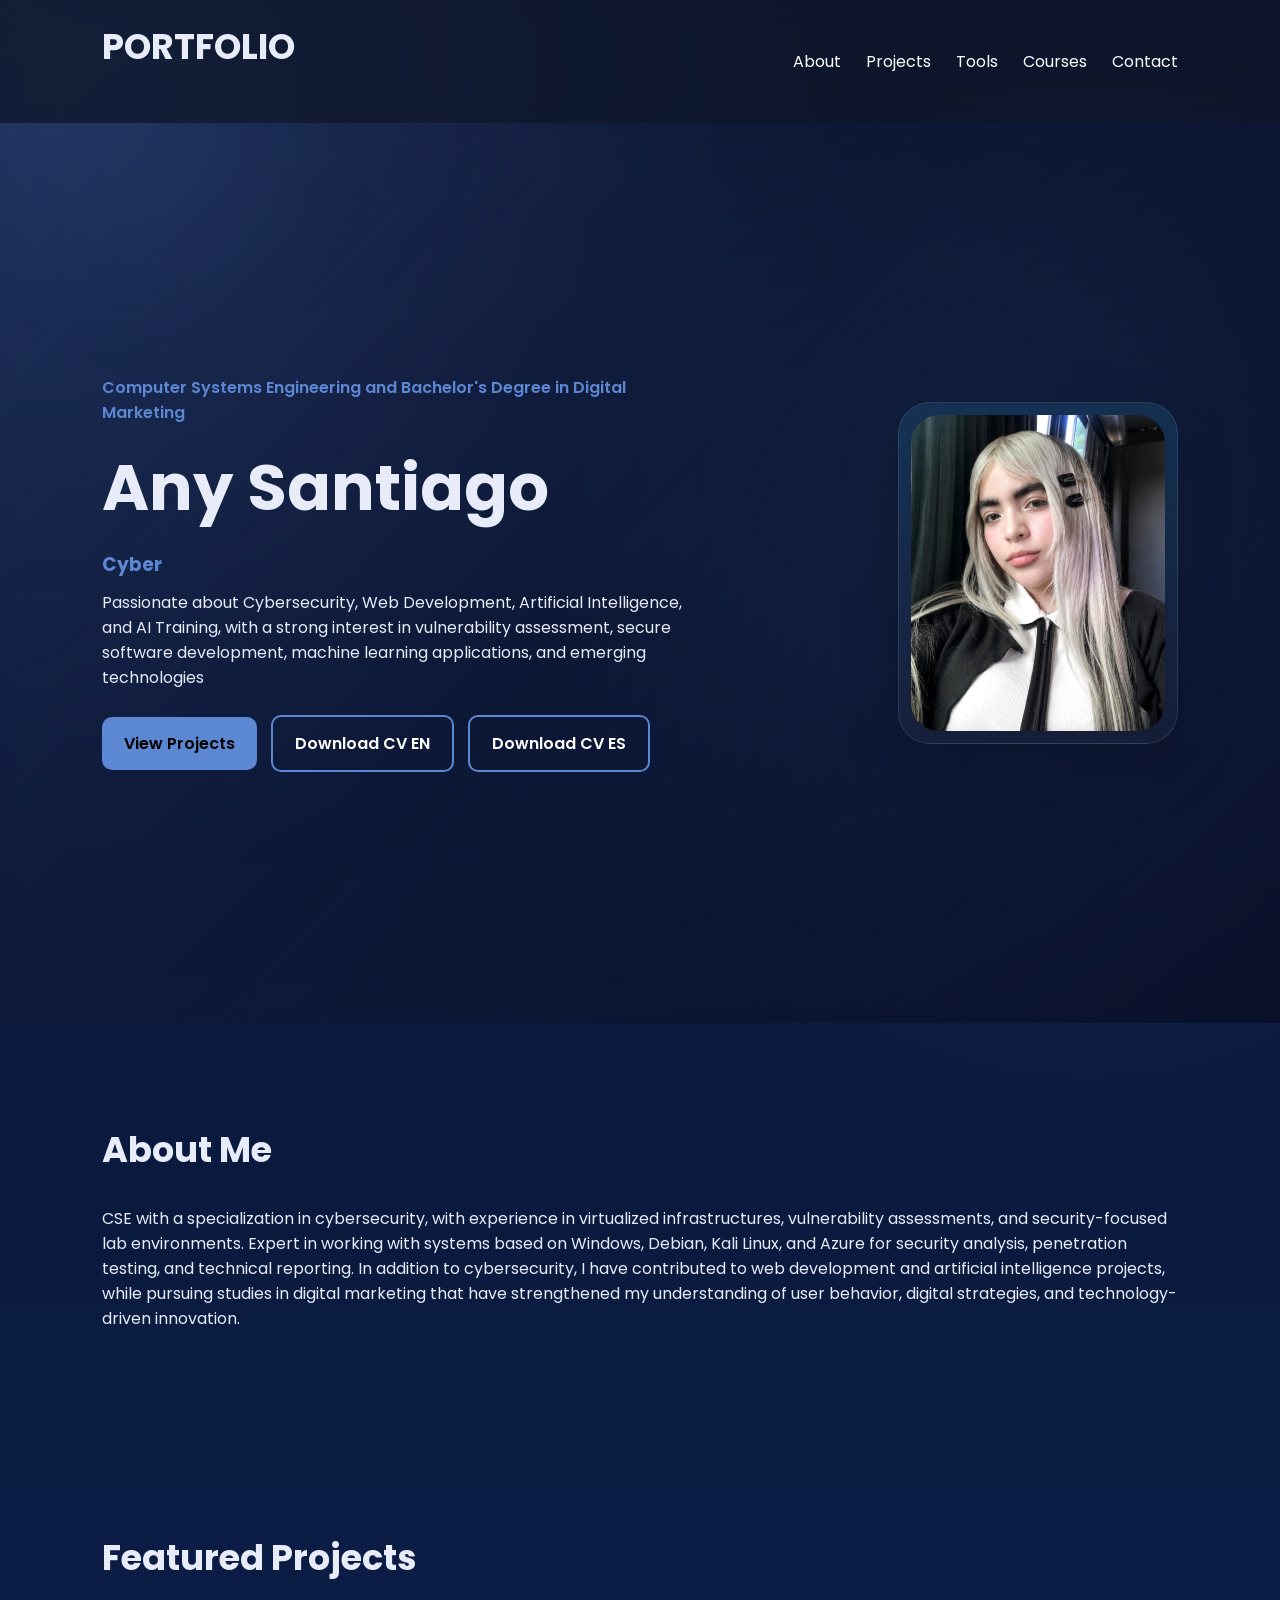
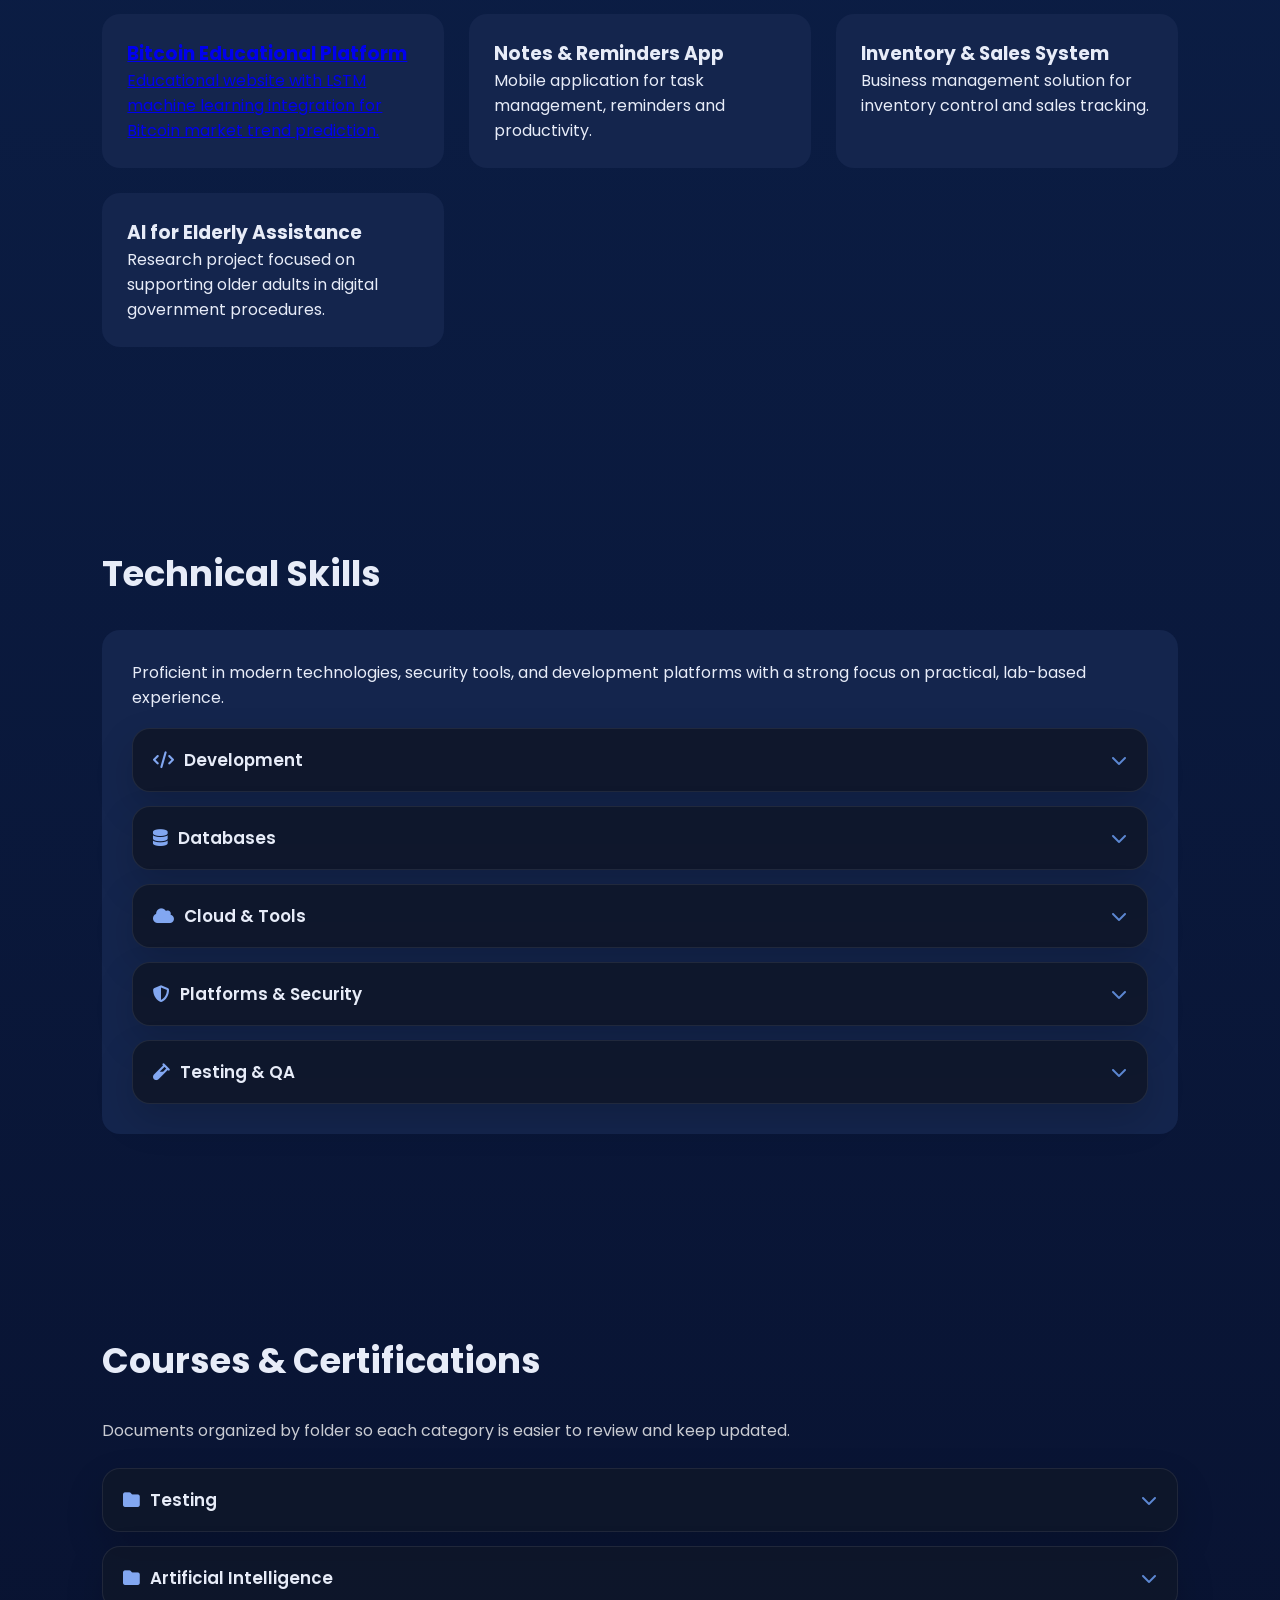
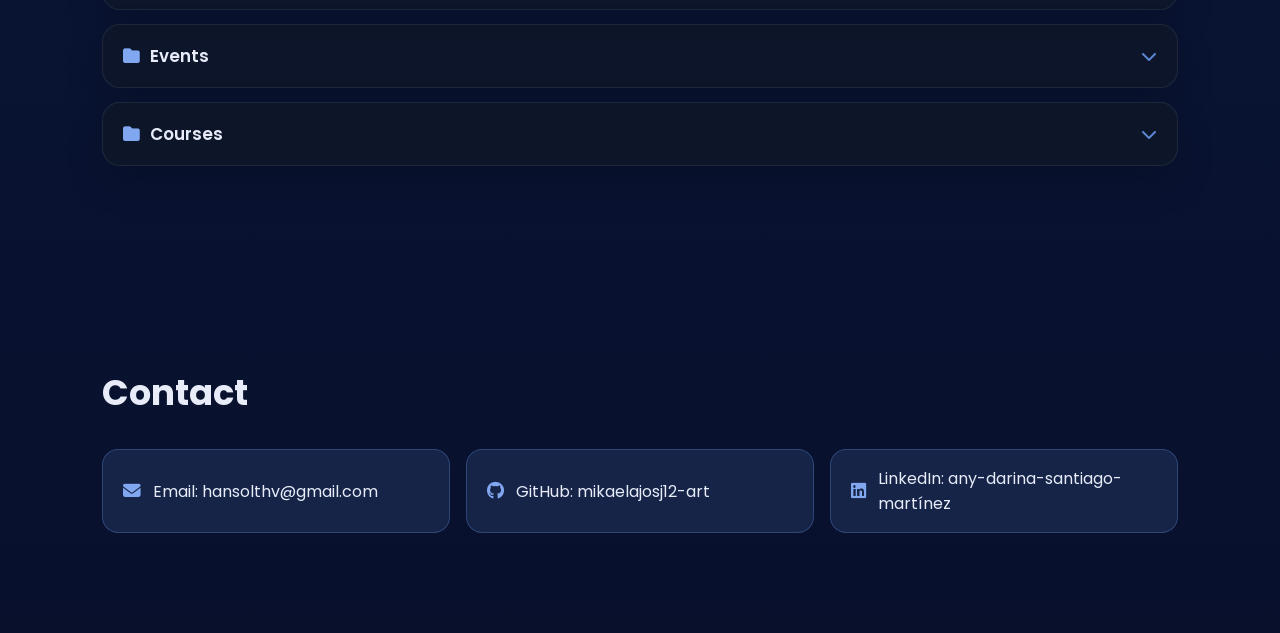
==== commit 7620156a: "Align certificate folders and titles with PDF files" ====
--- a/index.html
+++ b/index.html
@@ -192,10 +192,186 @@
 <section id="courses" class="reveal">
 <h2>Courses & Certifications</h2>
 <p class="section-intro">
-A structured portfolio of academic achievements, technical training, and event participation, organized by category for easier updates and professional presentation.
+Documents organized by folder so each category is easier to review and keep updated.
 </p>
 
 <div class="accordion-stack">
+<div class="accordion-group">
+<button class="accordion-toggle" type="button" data-group="certificates" data-target="cert-testing" aria-expanded="false">
+<span class="accordion-title"><i class="fas fa-folder"></i> Testing</span>
+<i class="fas fa-chevron-down accordion-icon"></i>
+</button>
+<div class="accordion-panel" id="cert-testing">
+<div class="courses-grid">
+<div class="course-card">
+<div class="course-preview-wrap">
+<div class="course-preview"><span>Preview</span></div>
+<div class="course-preview-overlay">
+<object data="Courses_Certifications/Testing/Advanced%20Playwright.pdf#toolbar=0" type="application/pdf" class="preview-file">PDF preview</object>
+</div>
+</div>
+<div class="course-meta">
+<span class="cert-badge">Automation</span>
+</div>
+<h3>Advanced Playwright</h3>
+<p>Modern end-to-end testing practices and automation workflows.</p>
+</div>
+<div class="course-card">
+<div class="course-preview-wrap">
+<div class="course-preview"><span>Preview</span></div>
+<div class="course-preview-overlay">
+<object data="Courses_Certifications/Testing/Introduction%20to%20Cypress.pdf#toolbar=0" type="application/pdf" class="preview-file">PDF preview</object>
+</div>
+</div>
+<div class="course-meta">
+<span class="cert-badge">Automation</span>
+</div>
+<h3>Introduction to Cypress</h3>
+<p>Foundational training for component and end-to-end testing with Cypress.</p>
+</div>
+<div class="course-card">
+<div class="course-preview-wrap">
+<div class="course-preview"><span>Preview</span></div>
+<div class="course-preview-overlay">
+<object data="Courses_Certifications/Testing/Introduction%20to%20Playwright.pdf#toolbar=0" type="application/pdf" class="preview-file">PDF preview</object>
+</div>
+</div>
+<div class="course-meta">
+<span class="cert-badge">Automation</span>
+</div>
+<h3>Introduction to Playwright</h3>
+<p>Browser automation essentials for reliable testing.</p>
+</div>
+<div class="course-card">
+<div class="course-preview-wrap">
+<div class="course-preview"><span>Preview</span></div>
+<div class="course-preview-overlay">
+<object data="Courses_Certifications/Testing/Selenium%20Projects%20with%20Python.pdf#toolbar=0" type="application/pdf" class="preview-file">PDF preview</object>
+</div>
+</div>
+<div class="course-meta">
+<span class="cert-badge">Automation</span>
+</div>
+<h3>Selenium Projects with Python</h3>
+<p>Practical examples for browser automation and testing workflows.</p>
+</div>
+<div class="course-card">
+<div class="course-preview-wrap">
+<div class="course-preview"><span>Preview</span></div>
+<div class="course-preview-overlay">
+<object data="Courses_Certifications/Testing/The%20Basics%20of%20Visual%20Testing.pdf#toolbar=0" type="application/pdf" class="preview-file">PDF preview</object>
+</div>
+</div>
+<div class="course-meta">
+<span class="cert-badge">Testing</span>
+</div>
+<h3>The Basics of Visual Testing</h3>
+<p>Practical concepts for UI regression and visual comparison strategies.</p>
+</div>
+<div class="course-card">
+<div class="course-preview-wrap">
+<div class="course-preview"><span>Preview</span></div>
+<div class="course-preview-overlay">
+<object data="Courses_Certifications/Testing/Web%20Element%20Locator%20Strategies.pdf#toolbar=0" type="application/pdf" class="preview-file">PDF preview</object>
+</div>
+</div>
+<div class="course-meta">
+<span class="cert-badge">Automation</span>
+</div>
+<h3>Web Element Locator Strategies</h3>
+<p>Best practices for robust selectors and reliable automation workflows.</p>
+</div>
+</div>
+</div>
+</div>
+
+<div class="accordion-group">
+<button class="accordion-toggle" type="button" data-group="certificates" data-target="cert-ai" aria-expanded="false">
+<span class="accordion-title"><i class="fas fa-folder"></i> Artificial Intelligence</span>
+<i class="fas fa-chevron-down accordion-icon"></i>
+</button>
+<div class="accordion-panel" id="cert-ai">
+<div class="courses-grid">
+<div class="course-card">
+<div class="course-preview-wrap">
+<div class="course-preview"><span>Preview</span></div>
+<div class="course-preview-overlay">
+<object data="Courses_Certifications/Artificial%20Intelligence/Advanced%20Langraph%20Workflows,%20Multi-Agents,%20Deep%20Agents.pdf#toolbar=0" type="application/pdf" class="preview-file">PDF preview</object>
+</div>
+</div>
+<div class="course-meta">
+<span class="cert-badge">AI</span>
+</div>
+<h3>Advanced Langraph Workflows, Multi-Agents, Deep Agents</h3>
+<p>Reference material for AI workflows and agent-based systems.</p>
+</div>
+<div class="course-card">
+<div class="course-preview-wrap">
+<div class="course-preview"><span>Preview</span></div>
+<div class="course-preview-overlay">
+<object data="Courses_Certifications/Artificial%20Intelligence/AI%20and%20Python%20Development.pdf#toolbar=0" type="application/pdf" class="preview-file">PDF preview</object>
+</div>
+</div>
+<div class="course-meta">
+<span class="cert-badge">AI</span>
+</div>
+<h3>AI and Python Development</h3>
+<p>Training material focused on AI development with Python.</p>
+</div>
+</div>
+</div>
+</div>
+
+<div class="accordion-group">
+<button class="accordion-toggle" type="button" data-group="certificates" data-target="cert-events" aria-expanded="false">
+<span class="accordion-title"><i class="fas fa-folder"></i> Events</span>
+<i class="fas fa-chevron-down accordion-icon"></i>
+</button>
+<div class="accordion-panel" id="cert-events">
+<div class="courses-grid">
+<div class="course-card">
+<div class="course-preview-wrap">
+<div class="course-preview"><span>Preview</span></div>
+<div class="course-preview-overlay">
+<object data="Courses_Certifications/Events/First%20Colloquium%20on%20Human%20Flourishing.pdf#toolbar=0" type="application/pdf" class="preview-file">PDF preview</object>
+</div>
+</div>
+<div class="course-meta">
+<span class="cert-badge">Event</span>
+</div>
+<h3>First Colloquium on Human Flourishing</h3>
+<p>Participation certificate for the emotional wellbeing colloquium.</p>
+</div>
+<div class="course-card">
+<div class="course-preview-wrap">
+<div class="course-preview"><span>Preview</span></div>
+<div class="course-preview-overlay">
+<object data="Courses_Certifications/Events/Participation%20in%20Hackaton%20Talent%20Land.pdf#toolbar=0" type="application/pdf" class="preview-file">PDF preview</object>
+</div>
+</div>
+<div class="course-meta">
+<span class="cert-badge">Hackathon</span>
+</div>
+<h3>Participation in Hackaton Talent Land</h3>
+<p>Technical certification and professional credentials.</p>
+</div>
+<div class="course-card">
+<div class="course-preview-wrap">
+<div class="course-preview"><span>Preview</span></div>
+<div class="course-preview-overlay">
+<object data="Courses_Certifications/Events/Sixth%20COMPUTRABAJO-UVEG%20Employability%20Seminar.pdf#toolbar=0" type="application/pdf" class="preview-file">PDF preview</object>
+</div>
+</div>
+<div class="course-meta">
+<span class="cert-badge">Seminar</span>
+</div>
+<h3>Sixth COMPUTRABAJO-UVEG Employability Seminar</h3>
+<p>Participation certificate for the employment talk event in Guanajuato.</p>
+</div>
+</div>
+</div>
+</div>
+
 <div class="accordion-group">
 <button class="accordion-toggle" type="button" data-group="certificates" data-target="cert-courses" aria-expanded="false">
 <span class="accordion-title"><i class="fas fa-folder"></i> Courses</span>
@@ -213,8 +389,8 @@
 <div class="course-meta">
 <span class="cert-badge">Course</span>
 </div>
-<h3>Social Marketing</h3>
-<p>Statement of participation for the OpenLearn Social Marketing course.</p>
+<h3>B324_1_statement</h3>
+<p>OpenLearn Social Marketing statement.</p>
 </div>
 <div class="course-card">
 <div class="course-preview-wrap">
@@ -226,8 +402,8 @@
 <div class="course-meta">
 <span class="cert-badge">Course</span>
 </div>
-<h3>Marketing Communications as a Strategic Function</h3>
-<p>Statement of participation for the OpenLearn marketing communications course.</p>
+<h3>B825_1_statement</h3>
+<p>OpenLearn marketing communications statement.</p>
 </div>
 <div class="course-card">
 <div class="course-preview-wrap">
@@ -239,8 +415,8 @@
 <div class="course-meta">
 <span class="cert-badge">Course</span>
 </div>
-<h3>Introduction to Computational Thinking</h3>
-<p>Statement of participation for the OpenLearn computational thinking course.</p>
+<h3>M269_1_statement</h3>
+<p>OpenLearn computational thinking statement.</p>
 </div>
 <div class="course-card">
 <div class="course-preview-wrap">
@@ -252,8 +428,8 @@
 <div class="course-meta">
 <span class="cert-badge">Course</span>
 </div>
-<h3>Machines, Minds and Computers</h3>
-<p>Statement of participation for the OpenLearn machines and intelligence course.</p>
+<h3>M366_1_statement</h3>
+<p>OpenLearn machines and intelligence statement.</p>
 </div>
 <div class="course-card">
 <div class="course-preview-wrap">
@@ -265,8 +441,8 @@
 <div class="course-meta">
 <span class="cert-badge">Course</span>
 </div>
-<h3>Software and the Law</h3>
-<p>Statement of participation for the OpenLearn software and legal frameworks course.</p>
+<h3>M814_1_statement</h3>
+<p>OpenLearn software and legal frameworks statement.</p>
 </div>
 <div class="course-card">
 <div class="course-preview-wrap">
@@ -278,8 +454,8 @@
 <div class="course-meta">
 <span class="cert-badge">Course</span>
 </div>
-<h3>Managing Complexity: A Systems Approach – Introduction</h3>
-<p>Statement of participation for the OpenLearn systems thinking course.</p>
+<h3>T306_2_statement</h3>
+<p>OpenLearn systems thinking statement.</p>
 </div>
 <div class="course-card">
 <div class="course-preview-wrap">
@@ -291,8 +467,8 @@
 <div class="course-meta">
 <span class="cert-badge">Course</span>
 </div>
-<h3>Network Security</h3>
-<p>Statement of participation for the OpenLearn network security course.</p>
+<h3>T823_1_statement</h3>
+<p>OpenLearn network security statement.</p>
 </div>
 <div class="course-card">
 <div class="course-preview-wrap">
@@ -304,8 +480,8 @@
 <div class="course-meta">
 <span class="cert-badge">Course</span>
 </div>
-<h3>Introducing Computing and IT</h3>
-<p>Statement of participation for the OpenLearn computing and IT introduction course.</p>
+<h3>TM112_1_statement</h3>
+<p>OpenLearn computing and IT introduction statement.</p>
 </div>
 <div class="course-card">
 <div class="course-preview-wrap">
@@ -317,184 +493,8 @@
 <div class="course-meta">
 <span class="cert-badge">Course</span>
 </div>
-<h3>An Introduction to Web Applications Architecture</h3>
-<p>Statement of participation for the OpenLearn web applications architecture course.</p>
-</div>
-</div>
-</div>
-</div>
-
-<div class="accordion-group">
-<button class="accordion-toggle" type="button" data-group="certificates" data-target="cert-events" aria-expanded="false">
-<span class="accordion-title"><i class="fas fa-folder"></i> Events</span>
-<i class="fas fa-chevron-down accordion-icon"></i>
-</button>
-<div class="accordion-panel" id="cert-events">
-<div class="courses-grid">
-<div class="course-card">
-<div class="course-preview-wrap">
-<div class="course-preview"><span>Preview</span></div>
-<div class="course-preview-overlay">
-<object data="Courses_Certifications/Events/First Colloquium on Human Flourishing.pdf#toolbar=0" type="application/pdf" class="preview-file">PDF preview</object>
-</div>
-</div>
-<div class="course-meta">
-<span class="cert-badge">Event</span>
-</div>
-<h3>First Colloquium on Human Flourishing</h3>
-<p>Participation certificate for the emotional wellbeing colloquium.</p>
-</div>
-<div class="course-card">
-<div class="course-preview-wrap">
-<div class="course-preview"><span>Preview</span></div>
-<div class="course-preview-overlay">
-<object data="Courses_Certifications/Events/Participation in Hackaton Talent Land.pdf#toolbar=0" type="application/pdf" class="preview-file">PDF preview</object>
-</div>
-</div>
-<div class="course-meta">
-<span class="cert-badge">Hackathon</span>
-</div>
-<h3>Participation in Hackaton Talent Land</h3>
-<p>Technical certification and professional credentials.</p>
-</div>
-<div class="course-card">
-<div class="course-preview-wrap">
-<div class="course-preview"><span>Preview</span></div>
-<div class="course-preview-overlay">
-<object data="Courses_Certifications/Events/Sixth COMPUTRABAJO-UVEG Employability Seminar.pdf#toolbar=0" type="application/pdf" class="preview-file">PDF preview</object>
-</div>
-</div>
-<div class="course-meta">
-<span class="cert-badge">Seminar</span>
-</div>
-<h3>Sixth COMPUTRABAJO-UVEG Employability Seminar</h3>
-<p>Participation certificate for the employment talk event in Guanajuato.</p>
-</div>
-</div>
-</div>
-</div>
-
-<div class="accordion-group">
-<button class="accordion-toggle" type="button" data-group="certificates" data-target="cert-testing" aria-expanded="false">
-<span class="accordion-title"><i class="fas fa-folder"></i> Testing</span>
-<i class="fas fa-chevron-down accordion-icon"></i>
-</button>
-<div class="accordion-panel" id="cert-testing">
-<div class="courses-grid">
-<div class="course-card">
-<div class="course-preview-wrap">
-<div class="course-preview"><span>Preview</span></div>
-<div class="course-preview-overlay">
-<object data="Courses_Certifications/Testing/Advanced Playwright.pdf#toolbar=0" type="application/pdf" class="preview-file">PDF preview</object>
-</div>
-</div>
-<div class="course-meta">
-<span class="cert-badge">Automation</span>
-</div>
-<h3>Advanced Playwright</h3>
-<p>Hands-on material for modern end-to-end testing practices.</p>
-</div>
-<div class="course-card">
-<div class="course-preview-wrap">
-<div class="course-preview"><span>Preview</span></div>
-<div class="course-preview-overlay">
-<object data="Courses_Certifications/Testing/Introduction to Cypress.pdf#toolbar=0" type="application/pdf" class="preview-file">PDF preview</object>
-</div>
-</div>
-<div class="course-meta">
-<span class="cert-badge">Automation</span>
-</div>
-<h3>Introduction to Cypress</h3>
-<p>Foundational training on component and end-to-end testing with Cypress.</p>
-</div>
-<div class="course-card">
-<div class="course-preview-wrap">
-<div class="course-preview"><span>Preview</span></div>
-<div class="course-preview-overlay">
-<object data="Courses_Certifications/Testing/Introduction to Playwright.pdf#toolbar=0" type="application/pdf" class="preview-file">PDF preview</object>
-</div>
-</div>
-<div class="course-meta">
-<span class="cert-badge">Automation</span>
-</div>
-<h3>Introduction to Playwright</h3>
-<p>Essentials of reliable browser automation and test execution.</p>
-</div>
-<div class="course-card">
-<div class="course-preview-wrap">
-<div class="course-preview"><span>Preview</span></div>
-<div class="course-preview-overlay">
-<object data="Courses_Certifications/Testing/Selenium Projects with Python.pdf#toolbar=0" type="application/pdf" class="preview-file">PDF preview</object>
-</div>
-</div>
-<div class="course-meta">
-<span class="cert-badge">Automation</span>
-</div>
-<h3>Selenium Projects with Python</h3>
-<p>Practical examples for browser automation and testing workflows.</p>
-</div>
-<div class="course-card">
-<div class="course-preview-wrap">
-<div class="course-preview"><span>Preview</span></div>
-<div class="course-preview-overlay">
-<object data="Courses_Certifications/Testing/The Basics of Visual Testing.pdf#toolbar=0" type="application/pdf" class="preview-file">PDF preview</object>
-</div>
-</div>
-<div class="course-meta">
-<span class="cert-badge">Testing</span>
-</div>
-<h3>The Basics of Visual Testing</h3>
-<p>Practical concepts for UI regression and visual comparison strategies.</p>
-</div>
-<div class="course-card">
-<div class="course-preview-wrap">
-<div class="course-preview"><span>Preview</span></div>
-<div class="course-preview-overlay">
-<object data="Courses_Certifications/Testing/Web Element Locator Strategies.pdf#toolbar=0" type="application/pdf" class="preview-file">PDF preview</object>
-</div>
-</div>
-<div class="course-meta">
-<span class="cert-badge">Automation</span>
-</div>
-<h3>Web Element Locator Strategies</h3>
-<p>Best practices for robust selectors and reliable automation workflows.</p>
-</div>
-</div>
-</div>
-</div>
-
-<div class="accordion-group">
-<button class="accordion-toggle" type="button" data-group="certificates" data-target="cert-ai" aria-expanded="false">
-<span class="accordion-title"><i class="fas fa-folder"></i> Artificial Intelligence</span>
-<i class="fas fa-chevron-down accordion-icon"></i>
-</button>
-<div class="accordion-panel" id="cert-ai">
-<div class="courses-grid">
-<div class="course-card">
-<div class="course-preview-wrap">
-<div class="course-preview"><span>Preview</span></div>
-<div class="course-preview-overlay">
-<object data="Courses_Certifications/Artificial Intelligence/Advanced Langraph Workflows, Multi-Agents, Deep Agents.pdf#toolbar=0" type="application/pdf" class="preview-file">PDF preview</object>
-</div>
-</div>
-<div class="course-meta">
-<span class="cert-badge">AI</span>
-</div>
-<h3>Advanced Langraph Workflows, Multi-Agents, Deep Agents</h3>
-<p>Reference material for AI workflows and agent-based systems.</p>
-</div>
-<div class="course-card">
-<div class="course-preview-wrap">
-<div class="course-preview"><span>Preview</span></div>
-<div class="course-preview-overlay">
-<object data="Courses_Certifications/Artificial Intelligence/AI and Python Development.pdf#toolbar=0" type="application/pdf" class="preview-file">PDF preview</object>
-</div>
-</div>
-<div class="course-meta">
-<span class="cert-badge">AI</span>
-</div>
-<h3>AI and Python Development</h3>
-<p>Training material focused on AI development with Python.</p>
+<h3>TT284_1_statement</h3>
+<p>OpenLearn web applications architecture statement.</p>
 </div>
 </div>
 </div>
